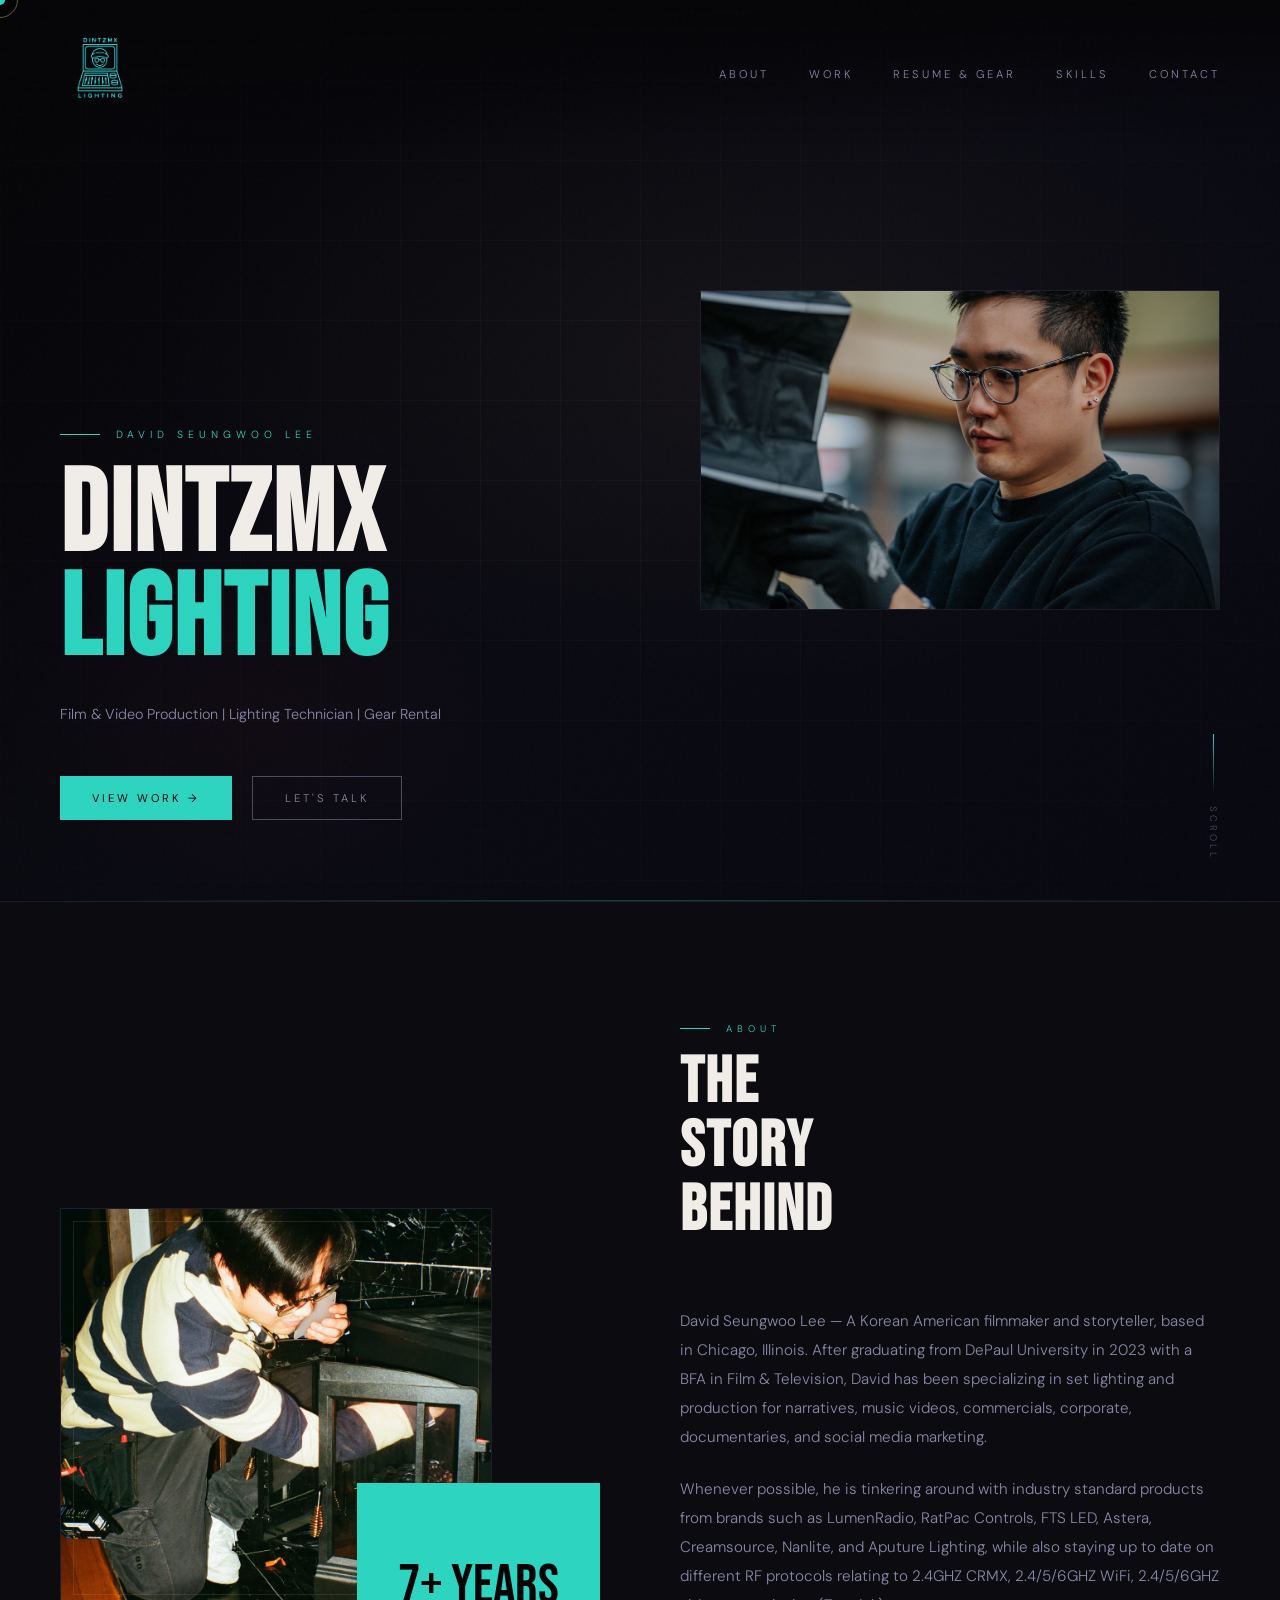
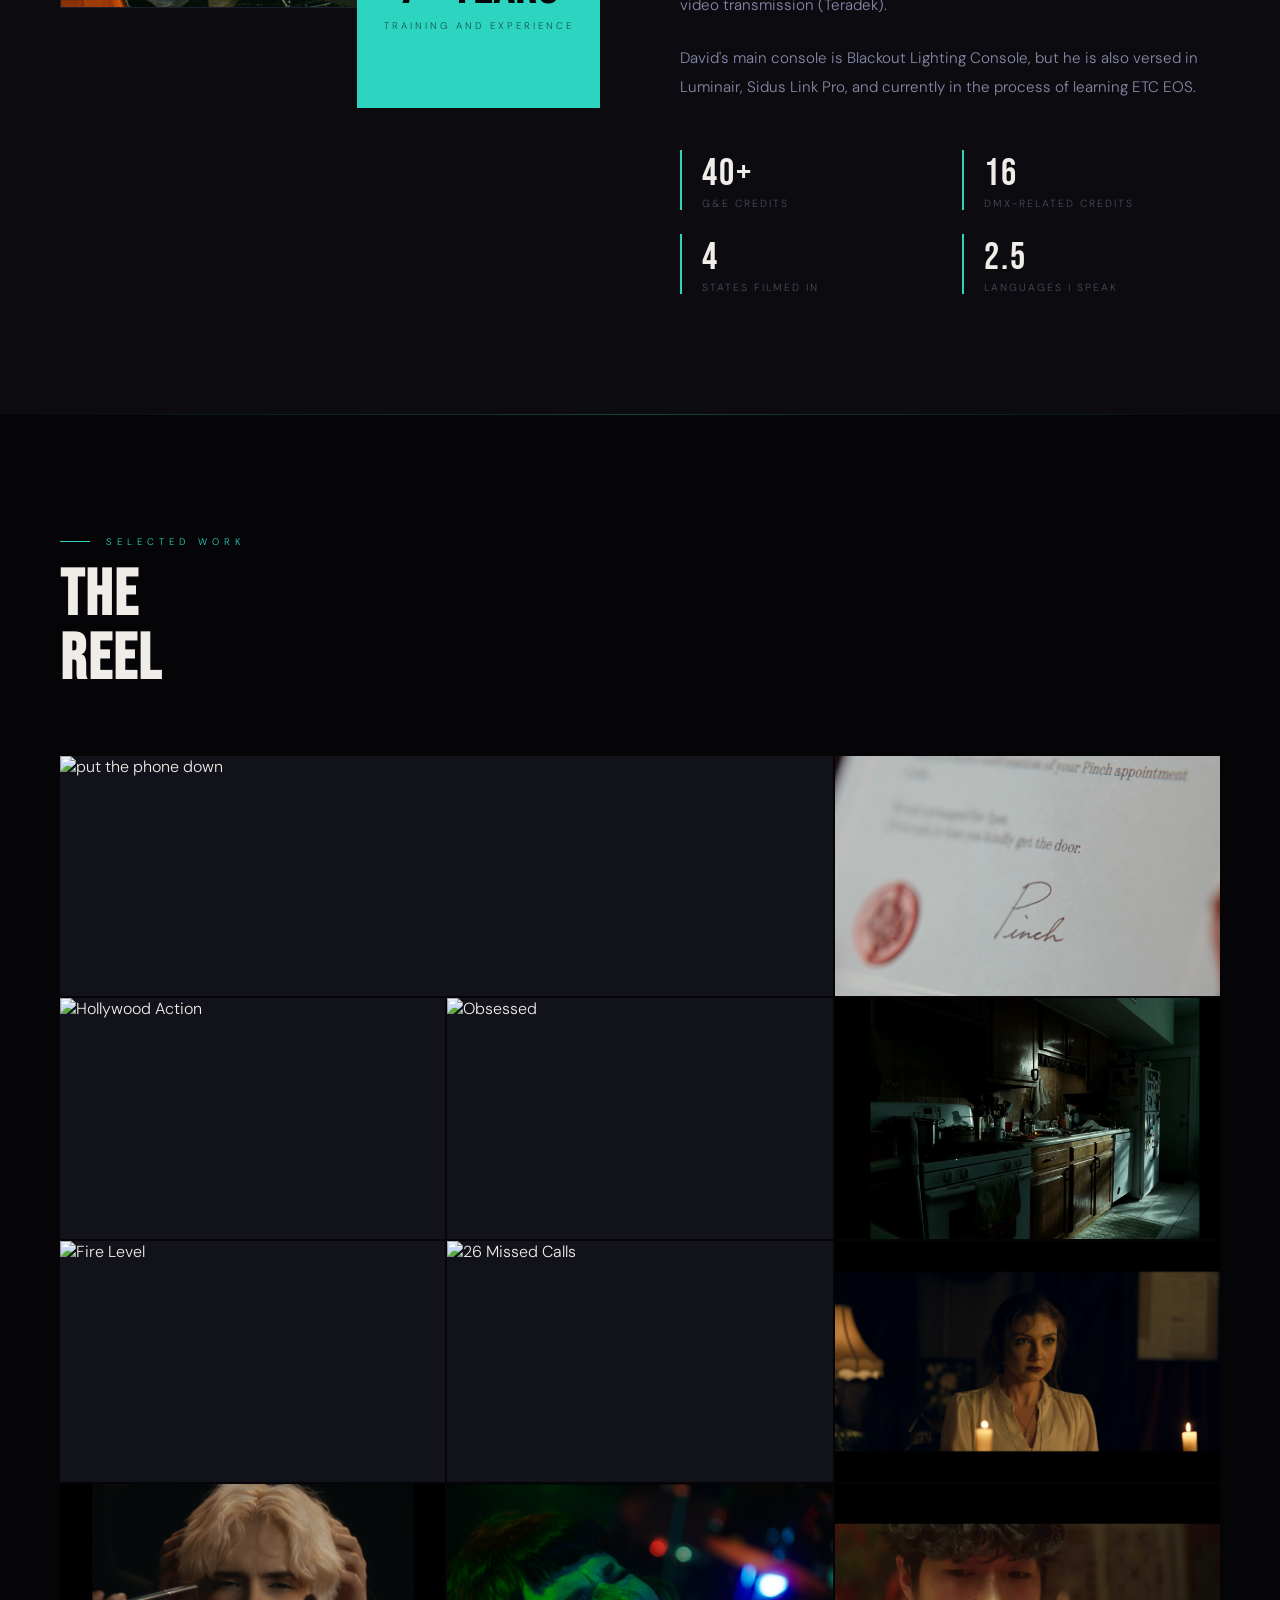
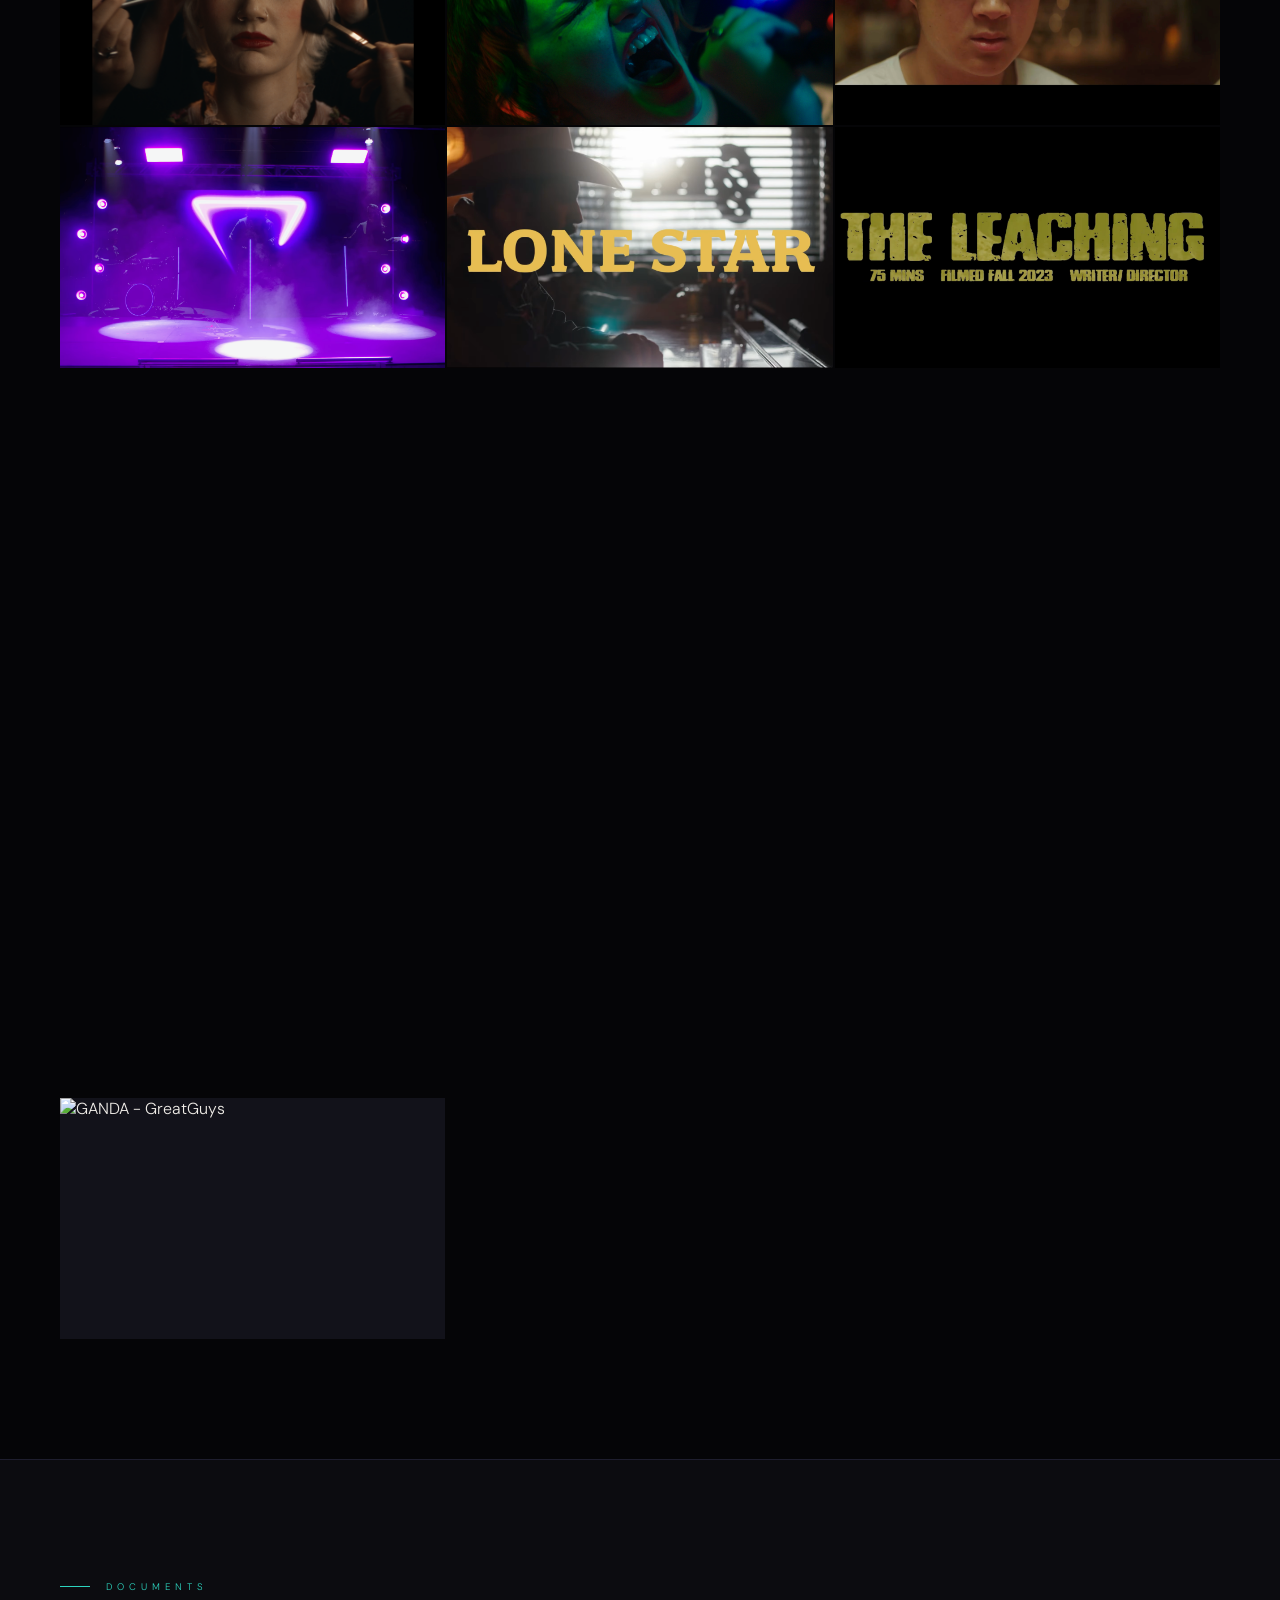
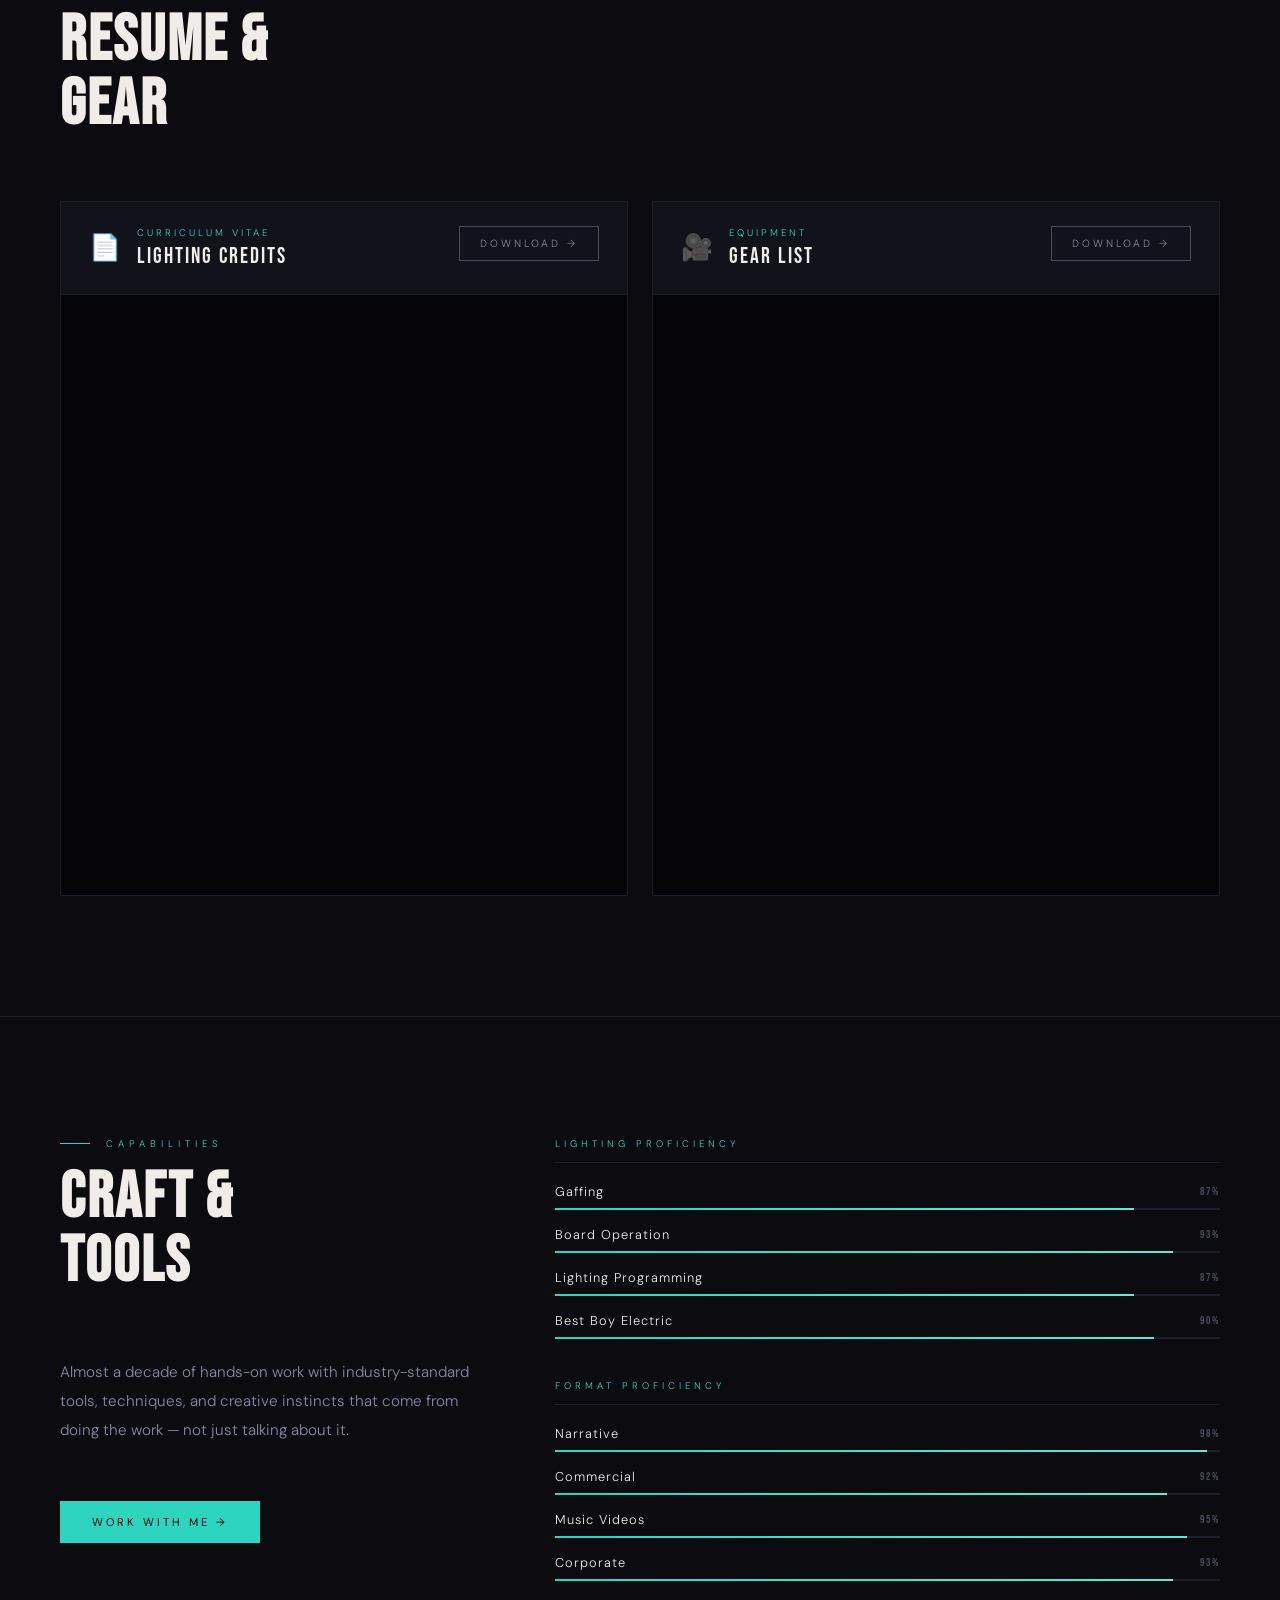
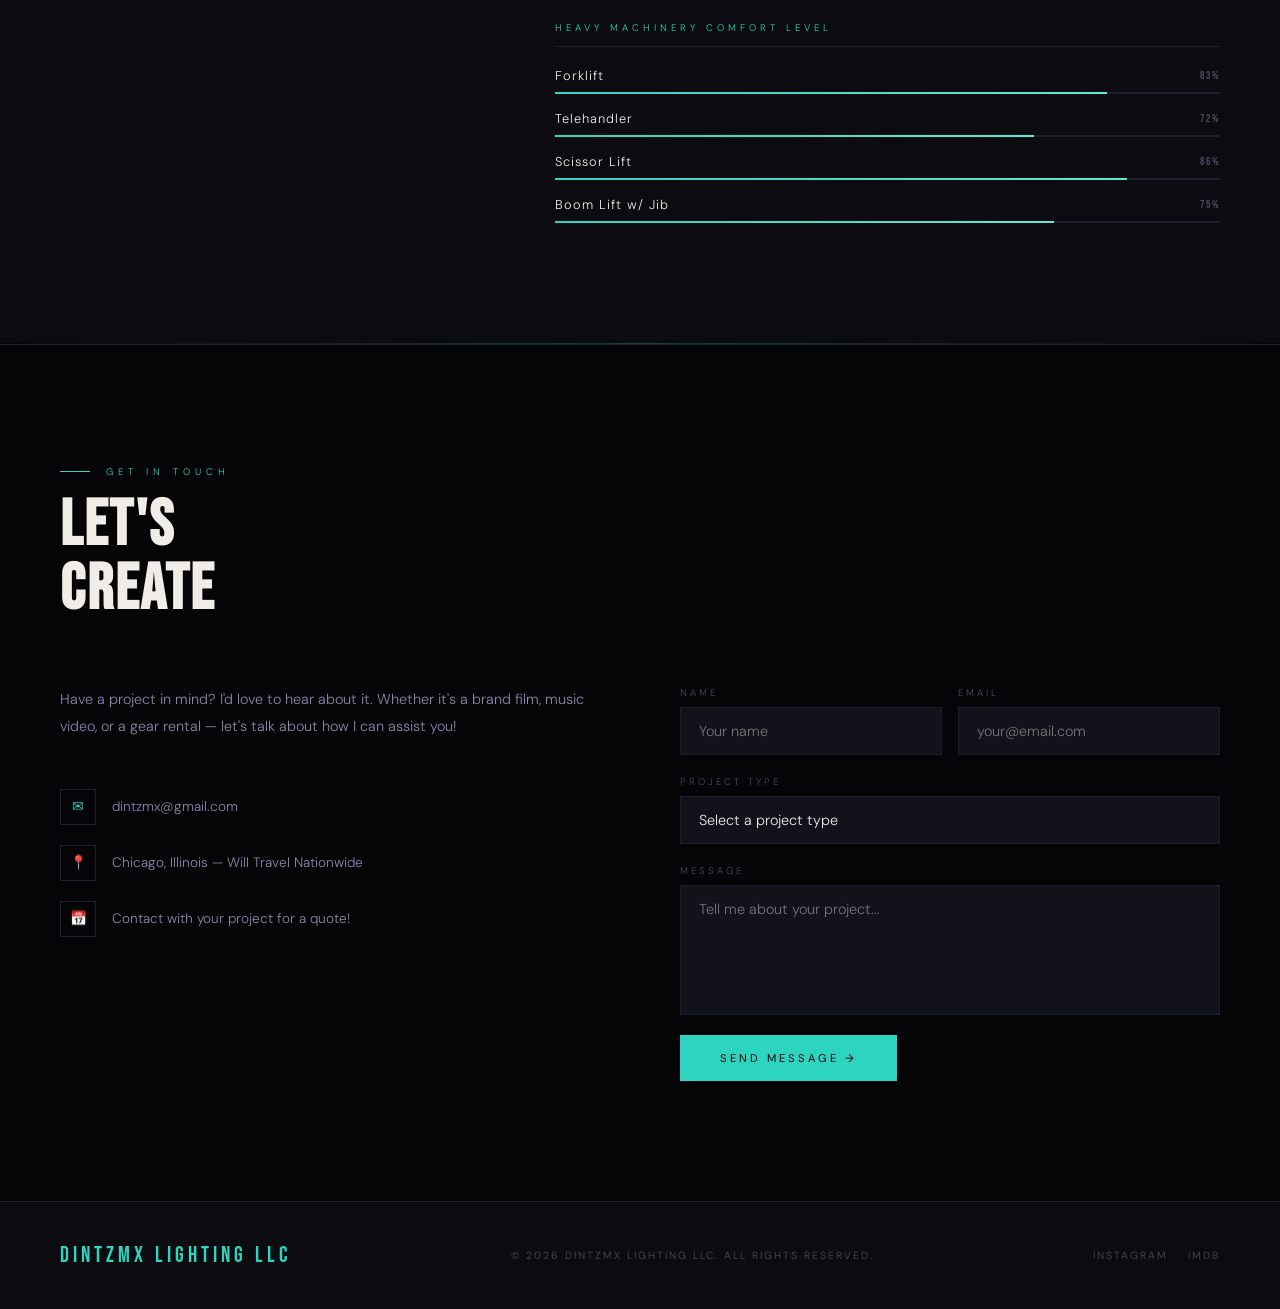
==== index.html @ 7fc972a2 "Update index.html" ====
<!DOCTYPE html>
<html lang="en">
<head>
  <meta charset="UTF-8" />
  <meta name="viewport" content="width=device-width, initial-scale=1.0"/>
  <title>DINTZMX LIGHTING LLC</title>
  <link rel="icon" type="image/png" href="assets/favicon.png" />

  <!-- Google Fonts -->
  <link href="https://fonts.googleapis.com/css2?family=Bebas+Neue&family=Cinzel:wght@400;600&family=DM+Sans:ital,wght@0,300;0,400;1,300&display=swap" rel="stylesheet"/>

  <!-- Stylesheet -->
  <link rel="stylesheet" href="css/style.css" />
</head>
<body>

  <!-- Custom Cursor -->
  <div class="cursor" id="cursor"></div>
  <div class="cursor-ring" id="cursorRing"></div>

  <!-- ===================== NAV ===================== -->
  <nav>
    <div class="nav-logo"><img src="assets/logo.png" alt="DINTZMX Lighting" style="height:80px;width:auto;" /></div>
    <ul class="nav-links">
      <li><a href="#about">About</a></li>
      <li><a href="#work">Work</a></li>
      <li><a href="#downloads">Resume & Gear</a></li>
      <li><a href="#skills">Skills</a></li>
      <li><a href="#contact">Contact</a></li>
    </ul>
    <div class="nav-hamburger" id="hamburger">
      <span></span><span></span><span></span>
    </div>
  </nav>
  
  <!-- Mobile Menu -->
  <div class="nav-mobile" id="mobileMenu">
    <div class="nav-mobile-close" id="mobileClose">✕</div>
    <a href="#about" class="mobile-link">About</a>
    <a href="#work" class="mobile-link">Work</a>
    <a href="#downloads" class="mobile-link">Resume & Gear</a>
    <a href="#skills" class="mobile-link">Skills</a>
    <a href="#contact" class="mobile-link">Contact</a>
  </div>

  <!-- ===================== HERO ===================== -->
  <section id="hero">
    <div class="hero-bg"></div>
    <div class="hero-lines"></div>

    <div class="hero-reel">
      <img src="assets/Profile.jpeg" alt="Portrait" style="width:100%;height:100%;object-fit:cover;" />
    </div>

    <div class="hero-content">
      <div class="hero-eyebrow">DAVID SEUNGWOO LEE</div> 
      <h1 class="hero-title">DINTZMX<br><span>LIGHTING</span></h1>
      <p class="hero-sub">Film & Video Production | Lighting Technician | Gear Rental</p>
      <div class="hero-cta">
        <a href="#work" class="btn-primary">View Work →</a>
        <a href="#contact" class="btn-ghost">Let's Talk</a>
      </div>
    </div>

    <div class="hero-scroll">
      <div class="scroll-line"></div>
      Scroll
    </div>
  </section>

  <div class="divider"></div>

  <!-- ===================== ABOUT ===================== -->
  <section id="about">
    <div class="about-grid">
  
      <div class="about-visual reveal">
        <div class="about-img-frame">
          <img src="assets/seance bts.jpg" alt="Behind the Scenes" style="width:100%;height:100%;object-fit:cover;" />
        </div>
        <div class="about-accent-box">
          <span class="num">7+ Years</span>
          <span class="num-label">Training and Experience</span>
        </div>
      </div>

      <div class="about-text reveal">
        <div class="section-label">About</div>
        <h2 class="section-title">THE<br>STORY<br>BEHIND</h2>
        <p>David Seungwoo Lee — A Korean American filmmaker and storyteller, based in Chicago, Illinois. After graduating from DePaul University in 2023 with a BFA in Film & Television, David has been specializing in set lighting and production for narratives, music videos, commercials, corporate, documentaries, and social media marketing.</p>
        <p>Whenever possible, he is tinkering around with industry standard products from brands such as LumenRadio, RatPac Controls, FTS LED, Astera, Creamsource, Nanlite, and Aputure Lighting, while also staying up to date on different RF protocols relating to 2.4GHZ CRMX, 2.4/5/6GHZ WiFi, 2.4/5/6GHZ video transmission (Teradek).</p>
        <p>David's main console is Blackout Lighting Console, but he is also versed in Luminair, Sidus Link Pro, and currently in the process of learning ETC EOS.</p>
        <div class="about-stats">
          <div class="stat-item">
            <div class="stat-num">40+</div>
            <div class="stat-label">G&E Credits</div>
          </div>
          <div class="stat-item">
            <div class="stat-num">16</div>
            <div class="stat-label">DMX-Related Credits</div>
          </div>
          <div class="stat-item">
            <div class="stat-num">4</div>
            <div class="stat-label">States Filmed In</div>
          </div>
          <div class="stat-item">
            <div class="stat-num">2.5</div>
            <div class="stat-label">Languages I Speak</div>
          </div>
        </div>
      </div>

    </div>
  </section>

  <div class="divider"></div>

<!-- ===================== WORK ===================== -->
<section id="work">
  <div class="section-label reveal">Selected Work</div>
  <h2 class="section-title reveal">THE<br>REEL</h2>

  <div class="work-grid">

    <a href="https://www.youtube.com/watch?v=WIHulXsPGdo" target="_blank" class="work-item reveal">
      <div class="work-thumb">
        <img src="https://img.youtube.com/vi/WIHulXsPGdo/maxresdefault.jpg" alt="put the phone down" style="width:100%;height:100%;object-fit:cover;" />
      </div>
      <div class="work-overlay">
        <div class="work-cat">Gaffer</div>
        <div class="work-title-card">PUT THE PHONE DOWN — LIAM TAYLOR</div>
        <div class="work-crew">DP: Anni Newton</div>
      </div>
    </a>

    <a href="https://www.covalentstudios.co/pinch" target="_blank" class="work-item reveal">
      <div class="work-thumb">
        <div class="work-thumb-inner">
        <img src="assets/Projects/Just Get The Door.jpeg" alt="Just Get The Door" style="width:100%;height:100%;object-fit:cover;" />
        </div>
      </div>
      <div class="work-overlay">
        <div class="work-cat">DMX Tech</div>
        <div class="work-title-card">JUST GET THE DOOR — PINCH</div>
        <div class="work-crew">Dir: Jacob Frost &nbsp;·&nbsp; DP: Afrim Zenuni &nbsp;·&nbsp; Gaffer: Victor Garcés</div>
      </div>
    </a>

    <a href="https://www.youtube.com/watch?v=yAtew9dZX_E" target="_blank" class="work-item reveal">
      <div class="work-thumb">
        <img src="https://img.youtube.com/vi/yAtew9dZX_E/maxresdefault.jpg" alt="Hollywood Action" style="width:100%;height:100%;object-fit:cover;" />
      </div>
      <div class="work-overlay">
        <div class="work-cat">Bilingual G&E Swing</div>
        <div class="work-title-card">HOLLYWOOD ACTION — BOYNEXTDOOR</div>
        <div class="work-crew">DP: Inseok Jung &nbsp;·&nbsp; Gaffer: Jeonghwan Oh</div>
      </div>
    </a>

    <a href="https://www.youtube.com/watch?v=J6ZddhtrzbE" target="_blank" class="work-item reveal">
      <div class="work-thumb">
        <img src="https://img.youtube.com/vi/J6ZddhtrzbE/maxresdefault.jpg" alt="Obsessed" style="width:100%;height:100%;object-fit:cover;" />
      </div>
      <div class="work-overlay">
        <div class="work-cat">Gaffer</div>
        <div class="work-title-card">OBSESSED — ALEXA RUSSO</div>
        <div class="work-crew">DP: Anni Newton</div>
      </div>
    </a>

    <a href="https://www.onepointfour.co/entries/lawrence-q-hu-save-yourself/" target="_blank" class="work-item reveal">
      <div class="work-thumb">
        <div class="work-thumb-inner">
        <img src="assets/Projects/Save Yourself.jpeg" alt="Save Yourself" style="width:100%;height:100%;object-fit:cover;" />
        </div>
      </div>
      <div class="work-overlay">
        <div class="work-cat">Grip</div>
        <div class="work-title-card">SAVE YOURSELF (PSA)</div>
        <div class="work-crew">Dir: Lawrence Hu &nbsp;·&nbsp; DP: Afrim Zenuni &nbsp;·&nbsp; Gaffer: Victor Garcés</div>
      </div>
    </a>

    <a href="https://www.youtube.com/watch?v=8ZAbJUQ_4hw" target="_blank" class="work-item reveal">
      <div class="work-thumb">
        <img src="https://img.youtube.com/vi/8ZAbJUQ_4hw/maxresdefault.jpg" alt="Fire Level" style="width:100%;height:100%;object-fit:cover;" />
      </div>
      <div class="work-overlay">
        <div class="work-cat">G&E Swing</div>
        <div class="work-title-card">FIRE LEVEL</div>
        <div class="work-crew">Dir: Tony Roth &nbsp;·&nbsp; DP: Logan Parrish &nbsp;·&nbsp; Gaffer: Aylene Lopez</div>
      </div>
    </a>

    <a href="https://www.youtube.com/watch?v=Zzit6W9namg" target="_blank" class="work-item reveal">
      <div class="work-thumb">
        <img src="https://img.youtube.com/vi/Zzit6W9namg/maxresdefault.jpg" alt="26 Missed Calls" style="width:100%;height:100%;object-fit:cover;" />
      </div>
      <div class="work-overlay">
        <div class="work-cat">Gaffer</div>
        <div class="work-title-card">26 MISSED CALLS — LIAM TAYLOR</div>
        <div class="work-crew">DP: Anni Newton</div>
      </div>
    </a>

    <a href="https://www.khafreliggens.com/" target="_blank" class="work-item reveal">
      <div class="work-thumb">
        <img src="assets/Projects/the-seance-still.png" alt="The Seance" style="width:100%;height:100%;object-fit:cover;" />
      </div>
      <div class="work-overlay">
        <div class="work-cat">Dimmer Board Operator</div>
        <div class="work-title-card">THE SÉANCE <span class="work-soon">Coming Soon</span></div>
        <div class="work-crew">Dir: Khafre Liggens &nbsp;·&nbsp; DP: Afrim Zenuni &nbsp;·&nbsp; Gaffer: Victor Garcés</div>
      </div>
    </a>

    <a href="https://vimeo.com/1109263745" target="_blank" class="work-item reveal">
      <div class="work-thumb">
        <img src="assets/Projects/Mold-Still.png" alt="Mold" style="width:100%;height:100%;object-fit:cover;" />
      </div>
      <div class="work-overlay">
        <div class="work-cat">Dimmer Board Operator</div>
        <div class="work-title-card">MOLD</div>
        <div class="work-crew">Dir: Afrim Zenuni & Elle Asunta &nbsp;·&nbsp; DP: Afrim Zenuni &nbsp;·&nbsp; Gaffer: Victor Garcés</div>
      </div>
    </a>

    <a href="https://www.youtube.com/watch?v=Cqf2CoYm60Y" target="_blank" class="work-item reveal">
      <div class="work-thumb">
        <img src="assets/Projects/STYB Still.png" alt="Scream Til You Bleed" style="width:100%;height:100%;object-fit:cover;" />
      </div>
      <div class="work-overlay">
        <div class="work-cat">Dimmer Board Operator</div>
        <div class="work-title-card">SCREAM 'TIL YOU BLEED <span class="work-soon">Coming Soon</span></div>
        <div class="work-crew">Dir: Eli Buie &nbsp;·&nbsp; DP: Audrey Weber &nbsp;·&nbsp; Gaffer: Dominic Mongelli</div>
      </div>
    </a>

    <a href="https://www.huyihui.com/he" target="_blank" class="work-item reveal">
      <div class="work-thumb">
        <img src="assets/Projects/He Still.png" alt="He" style="width:100%;height:100%;object-fit:cover;" />
      </div>
      <div class="work-overlay">
        <div class="work-cat">Dimmer Board Operator</div>
        <div class="work-title-card">HE <span class="work-soon">Coming Soon</span></div>
        <div class="work-crew">Dir: Yihui Hu &nbsp;·&nbsp; DP: Aris KaiKiu Lui &nbsp;·&nbsp; Gaffer: Aylene Lopez</div>
      </div>
    </a>

    <a href="https://youtu.be/fxbLn4J58U4?si=YrBA16QNevl70PXn" target="_blank" class="work-item reveal">
      <div class="work-thumb">
        <img src="assets/Projects/Lluvia Still.png" alt="Lluvia" style="width:100%;height:100%;object-fit:cover;" />
      </div>
      <div class="work-overlay">
        <div class="work-cat">Dimmer Board Operator</div>
        <div class="work-title-card">LLUVIA — KRONOVOX</div>
        <div class="work-crew">Dir: Victor Garcés & Kronovox &nbsp;·&nbsp; DP: Victor Garcés &nbsp;·&nbsp; LD: Sean Altuna</div>
      </div>
    </a>

    <a href="https://www.youtube.com/watch?v=ndT__flMB6o" target="_blank" class="work-item reveal">
      <div class="work-thumb">
        <img src="assets/Projects/Lone Star Still.png" alt="Lone Star" style="width:100%;height:100%;object-fit:cover;" />
      </div>
      <div class="work-overlay">
        <div class="work-cat">Best Grip / Board Op</div>
        <div class="work-title-card">LONE STAR</div>
        <div class="work-crew">Dir: Eli Buie &nbsp;·&nbsp; DP: Tor Olsen &nbsp;·&nbsp; Gaffer: Logan Parrish</div>
      </div>
    </a>

    <a href="https://www.evanshowalter.com/" target="_blank" class="work-item reveal">
      <div class="work-thumb">
        <img src="assets/Projects/The Leaching Still.png" alt="The Leaching" style="width:100%;height:100%;object-fit:cover;" />
      </div>
      <div class="work-overlay">
        <div class="work-cat">Dimmer Board Operator</div>
        <div class="work-title-card">THE LEACHING <span class="work-soon">Coming Soon</span></div>
        <div class="work-crew">Dir: Evan Showalter &nbsp;·&nbsp; DP: Amaryllis Velasquez &nbsp;·&nbsp; Gaffer: Logan Parrish</div>
      </div>
    </a>

    <a href="https://www.youtube.com/watch?v=LbSZFY8m9gI" target="_blank" class="work-item reveal">
      <div class="work-thumb">
        <img src="assets/Projects/RCL Still.png" alt="Rose Colored Lenses" style="width:100%;height:100%;object-fit:cover;" />
      </div>
      <div class="work-overlay">
        <div class="work-cat">Dimmer Board Operator</div>
        <div class="work-title-card">ROSE COLORED LENSES</div>
        <div class="work-crew">Dir: Grandalski & Meyer &nbsp;·&nbsp; DP: Karson Kane &nbsp;·&nbsp; Gaffer: Logan Parrish</div>
      </div>
    </a>

    <a href="https://www.youtube.com/watch?v=t-lxOP3xQqQ" target="_blank" class="work-item reveal">
      <div class="work-thumb">
        <img src="assets/Projects/dwcitmon-still.png" alt="Dancing While Crying in the Middle of Nowhere" style="width:100%;height:100%;object-fit:cover;" />
      </div>
      <div class="work-overlay">
        <div class="work-cat">Best Boy Grip</div>
        <div class="work-title-card">Dancing While Crying In The Middle Of Nowhere — THE MIND</div>
        <div class="work-crew">Dir: Noah Keckler &nbsp;·&nbsp; DP: Sofia Santos &nbsp;·&nbsp; Gaffer: Logan Parrish</div>
      </div>
    </a>

    <a href="https://www.youtube.com/watch?v=ynyfFyVsuy8" target="_blank" class="work-item reveal">
      <div class="work-thumb">
        <img src="assets/Projects/Dont Speak Still.png" alt="Don't Speak" style="width:100%;height:100%;object-fit:cover;" />
      </div>
      <div class="work-overlay">
        <div class="work-cat">Swing Electric</div>
        <div class="work-title-card">DON'T SPEAK — FEMI ISHOLA</div>
        <div class="work-crew">Dir: Dallys Dorsey &nbsp;·&nbsp; DP: Danny Lencioni &nbsp;·&nbsp; Gaffer: Logan Parrish</div>
      </div>
    </a>

    <a href="https://youtu.be/TPpdtjZDYnY?si=ER6Dooji587cn9LN" target="_blank" class="work-item reveal">
      <div class="work-thumb">
        <img src="assets/Projects/Eureka Still.png" alt="Eureka" style="width:100%;height:100%;object-fit:cover;" />
      </div>
      <div class="work-overlay">
        <div class="work-cat">Swing Electric</div>
        <div class="work-title-card">EUREKA — FEMI ISHOLA</div>
        <div class="work-crew">Dir: Dallys Dorsey &nbsp;·&nbsp; DP: Danny Lencioni &nbsp;·&nbsp; Gaffer: Logan Parrish</div>
      </div>
    </a>

    <a href="https://www.instagram.com/p/C2BDOEov8sy/" target="_blank" class="work-item reveal">
      <div class="work-thumb">
        <img src="assets/Projects/No Melody Still.png" alt="No Melody" style="width:100%;height:100%;object-fit:cover;" />
      </div>
      <div class="work-overlay">
        <div class="work-cat">Swing Electric</div>
        <div class="work-title-card">NO MELODY — FEMI ISHOLA</div>
        <div class="work-crew">Dir: Dallys Dorsey &nbsp;·&nbsp; DP: Danny Lencioni &nbsp;·&nbsp; Gaffer: Logan Parrish</div>
      </div>
    </a>

    <a href="https://www.evanshowalter.com/" target="_blank" class="work-item reveal">
      <div class="work-thumb">
        <img src="assets/Projects/Just A Drop Still.png" alt="Just A Drop" style="width:100%;height:100%;object-fit:cover;" />
      </div>
      <div class="work-overlay">
        <div class="work-cat">Grip</div>
        <div class="work-title-card">JUST A DROP <span class="work-soon">Coming Soon</span></div>
        <div class="work-crew">Dir: Evan Showalter &nbsp;·&nbsp; DP: Sofia Santos &nbsp;·&nbsp; Gaffer: Connor Blegen</div>
      </div>
    </a>

    <a href="https://www.evanshowalter.com/" target="_blank" class="work-item reveal">
      <div class="work-thumb">
        <img src="assets/Projects/Jitter Still.png" alt="Jitter" style="width:100%;height:100%;object-fit:cover;" />
      </div>
      <div class="work-overlay">
        <div class="work-cat">Grip</div>
        <div class="work-title-card">JITTER <span class="work-soon">Coming Soon</span></div>
        <div class="work-crew">Dir: Evan Showalter &nbsp;·&nbsp; DP: Sofia Santos &nbsp;·&nbsp; Gaffer: Logan Parrish</div>
      </div>
    </a>

    <a href="https://youtu.be/oaJrfTg-UvE?si=qlxHxymuZ5i7pQ7Y" target="_blank" class="work-item reveal">
      <div class="work-thumb">
        <img src="assets/Projects/oz Still.png" alt="oz" style="width:100%;height:100%;object-fit:cover;" />
      </div>
      <div class="work-overlay">
        <div class="work-cat">Swing Electric</div>
        <div class="work-title-card">OZ — MAYBE ROXANNE</div>
        <div class="work-crew">Dir: Jewells Santos &nbsp;·&nbsp; DP: Paige Hochstatter &nbsp;·&nbsp; Gaffer: Karson Kane</div>
      </div>
    </a>

    <a href="https://www.youtube.com/watch?v=E1bRRV1Q53w&list=RDE1bRRV1Q53w&start_radio=1" target="_blank" class="work-item reveal">
      <div class="work-thumb">
        <img src="https://img.youtube.com/vi/E1bRRV1Q53w/maxresdefault.jpg" alt="Lyrical Lemonade x 7-Eleven" style="width:100%;height:100%;object-fit:cover;" />
      </div>
      <div class="work-overlay">
        <div class="work-cat">Production Assistant</div>
        <div class="work-title-card">The Lyrical Lemonade x 7-Eleven x Summer Smash Commercial</div>
        <div class="work-crew">Dir: Noah Keckler &nbsp;·&nbsp; DP: Karson Kane &nbsp;·&nbsp; Production Manager: Willa Koster</div>
      </div>
    </a>

    <a href="https://www.youtube.com/watch?v=BMQZLR-f6nA&list=RDBMQZLR-f6nA&start_radio=1" target="_blank" class="work-item reveal">
      <div class="work-thumb">
        <img src="https://img.youtube.com/vi/BMQZLR-f6nA/maxresdefault.jpg" alt="GANDA - GreatGuys" style="width:100%;height:100%;object-fit:cover;" />
      </div>
      <div class="work-overlay">
        <div class="work-cat">Art Hand</div>
        <div class="work-title-card">GANDA'(간다) - GreatGuys(멋진녀석듵)</div>
        <div class="work-crew">Dir: Seungwon Kang &nbsp;·&nbsp; DP: Inmo Yun &nbsp;·&nbsp; Art Director: Dongwook Jang</div>
      </div>
    </a>
  
  </div>
</section>


<!-- ===================== DOWNLOADS ===================== -->
<section id="downloads">
  <div class="section-label reveal">Documents</div>
  <h2 class="section-title reveal">RESUME &amp;<br>GEAR</h2>

  <div class="pdf-viewer-grid">

    <div class="pdf-panel reveal">
      <div class="pdf-panel-header">
        <div class="pdf-panel-left">
          <div class="pdf-panel-icon">📄</div>
          <div>
            <div class="pdf-panel-label">Curriculum Vitae</div>
            <div class="pdf-panel-title">Lighting Credits</div>
          </div>
        </div>
        <a href="assets/resume.pdf" target="_blank" class="download-btn">Download →</a>
      </div>
      <div class="pdf-embed-wrap">
        <iframe src="assets/resume.pdf" class="pdf-embed" title="Resume PDF"></iframe>
      </div>
    </div>

    <div class="pdf-panel reveal">
      <div class="pdf-panel-header">
        <div class="pdf-panel-left">
          <div class="pdf-panel-icon">🎥</div>
          <div>
            <div class="pdf-panel-label">Equipment</div>
            <div class="pdf-panel-title">Gear List</div>
          </div>
        </div>
        <a href="assets/gear-list.pdf" target="_blank" class="download-btn">Download →</a>
      </div>
      <div class="pdf-embed-wrap">
        <iframe src="assets/gear-list.pdf" class="pdf-embed" title="Gear List PDF"></iframe>
      </div>
    </div>

  </div>
</section>

  <!-- ===================== SKILLS ===================== -->
  <section id="skills">
    <div class="skills-layout">

      <div class="skills-intro reveal">
        <div class="section-label">Capabilities</div>
        <h2 class="section-title">CRAFT &amp;<br>TOOLS</h2>
        <p>Almost a decade of hands-on work with industry-standard tools, techniques, and creative instincts that come from doing the work — not just talking about it.</p>
        <a href="#contact" class="btn-primary" style="display:inline-flex;margin-top:16px;">Work With Me →</a>
      </div>

      <div class="skills-categories reveal">

        <div>
          <div class="skill-cat-title">Lighting Proficiency</div>
          <div class="skill-bars">
            <div class="skill-row">
              <div class="skill-info"><span class="skill-name">Gaffing</span><span class="skill-pct">87%</span></div>
              <div class="skill-track"><div class="skill-fill" style="width:87%"></div></div>
            </div>
            <div class="skill-row">
              <div class="skill-info"><span class="skill-name">Board Operation</span><span class="skill-pct">93%</span></div>
              <div class="skill-track"><div class="skill-fill" style="width:93%"></div></div>
            </div>
            <div class="skill-row">
              <div class="skill-info"><span class="skill-name">Lighting Programming</span><span class="skill-pct">87%</span></div>
              <div class="skill-track"><div class="skill-fill" style="width:87%"></div></div>
            </div>
            <div class="skill-row">
              <div class="skill-info"><span class="skill-name">Best Boy Electric</span><span class="skill-pct">90%</span></div>
              <div class="skill-track"><div class="skill-fill" style="width:90%"></div></div>
            </div>
          </div>
        </div>

        <div>
          <div class="skill-cat-title">Format Proficiency</div>
          <div class="skill-bars">
            <div class="skill-row">
              <div class="skill-info"><span class="skill-name">Narrative</span><span class="skill-pct">98%</span></div>
              <div class="skill-track"><div class="skill-fill" style="width:98%"></div></div>
            </div>
            <div class="skill-row">
              <div class="skill-info"><span class="skill-name">Commercial</span><span class="skill-pct">92%</span></div>
              <div class="skill-track"><div class="skill-fill" style="width:92%"></div></div>
            </div>
            <div class="skill-row">
              <div class="skill-info"><span class="skill-name">Music Videos</span><span class="skill-pct">95%</span></div>
              <div class="skill-track"><div class="skill-fill" style="width:95%"></div></div>
            </div>
            <div class="skill-row">
              <div class="skill-info"><span class="skill-name">Corporate</span><span class="skill-pct">93%</span></div>
              <div class="skill-track"><div class="skill-fill" style="width:93%"></div></div>
            </div>
          </div>
        </div>

        <div>
          <div class="skill-cat-title">Heavy Machinery Comfort Level</div>
          <div class="skill-bars">
            <div class="skill-row">
              <div class="skill-info"><span class="skill-name">Forklift</span><span class="skill-pct">83%</span></div>
              <div class="skill-track"><div class="skill-fill" style="width:83%"></div></div>
            </div>
            <div class="skill-row">
              <div class="skill-info"><span class="skill-name">Telehandler</span><span class="skill-pct">72%</span></div>
              <div class="skill-track"><div class="skill-fill" style="width:72%"></div></div>
            </div>
            <div class="skill-row">
              <div class="skill-info"><span class="skill-name">Scissor Lift</span><span class="skill-pct">86%</span></div>
              <div class="skill-track"><div class="skill-fill" style="width:86%"></div></div>
            </div>
            <div class="skill-row">
              <div class="skill-info"><span class="skill-name">Boom Lift w/ Jib</span><span class="skill-pct">75%</span></div>
              <div class="skill-track"><div class="skill-fill" style="width:75%"></div></div>
            </div>
          </div>
        </div>

      </div>
    </div>
  </section>

  <div class="divider"></div>

  <!-- ===================== CONTACT ===================== -->
  <section id="contact">
    <div class="section-label reveal">Get In Touch</div>
    <h2 class="section-title reveal">LET'S<br>CREATE</h2>
    <div class="contact-layout">
  
      <div class="contact-info reveal">
        <p>Have a project in mind? I'd love to hear about it. Whether it's a brand film, music video, or a gear rental — let's talk about how I can assist you!</p>
        <div class="contact-details">
          <div class="contact-detail">
            <div class="contact-detail-icon">✉</div>
            dintzmx@gmail.com
          </div>
          <div class="contact-detail">
            <div class="contact-detail-icon">📍</div>
            Chicago, Illinois — Will Travel Nationwide
          </div>
          <div class="contact-detail">
            <div class="contact-detail-icon">📅</div>
            Contact with your project for a quote!
          </div>
        </div>
      </div>
  
      <form id="contactForm" class="contact-form reveal">
        <div class="form-row">
          <div class="form-group">
            <label>Name</label>
            <input type="text" name="name" placeholder="Your name" required />
          </div>
          <div class="form-group">
            <label>Email</label>
            <input type="email" name="email" placeholder="your@email.com" required />
          </div>
        </div>
        <div class="form-group">
          <label>Project Type</label>
          <select name="project_type">
            <option value="" disabled selected>Select a project type</option>
            <option>Brand Film</option>
            <option>Music Video</option>
            <option>Commercial</option>
            <option>Documentary</option>
            <option>Event Coverage</option>
            <option>Other</option>
          </select>
        </div>
        <div class="form-group">
          <label>Message</label>
          <textarea name="message" placeholder="Tell me about your project..."></textarea>
        </div>
        <button type="submit" class="btn-submit">Send Message →</button>
      </form>
  
    </div>
  </section>

  <!-- ===================== FOOTER ===================== -->
  <footer>
    <div class="footer-logo">DINTZMX LIGHTING LLC</div>
    <div class="footer-copy">© 2026 DINTZMX LIGHTING LLC. All rights reserved.</div>
    <div class="footer-social">
      <a href="https://www.instagram.com/dintzmxlighting" target="_blank">Instagram</a>
      <a href="https://www.imdb.com/name/nm17231007/" target="_blank">IMDb</a>
    </div>
  </footer>

  <!-- JavaScript -->
  <script src="js/main.js"></script>

</body>
</html>
---- css/style.css ----
/* ============================================
   PORTFOLIO — DAVID LEE
   style.css
   Sections:
   1. CSS Variables / Root
   2. Reset & Base
   3. Custom Cursor
   4. Navigation
   5. Hero
   6. About
   7. Work / Projects
   8. Skills
   9. Contact
   10. Footer
   11. Animations & Utilities
   12. Responsive
============================================ */

/* ----- 1. CSS Variables ----- */
:root {
  --black: #050507;
  --deep: #0c0c10;
  --surface: #12121a;
  --border: #1e1e2e;
  --accent: #2dd4bf;
  --accent2: #5eead4;
  --dim: #4a4a60;
  --muted: #8888aa;
  --white: #f0ede8;
  --red: #c0392b;
}

/* ----- 2. Reset & Base ----- */
*, *::before, *::after { margin: 0; padding: 0; box-sizing: border-box; }

html { scroll-behavior: smooth; }

body {
  background: var(--black);
  color: var(--white);
  font-family: 'DM Sans', sans-serif;
  font-weight: 300;
  overflow-x: hidden;
  cursor: none;
}

/* Grain overlay */
body::before {
  content: '';
  position: fixed;
  inset: 0;
  background-image: url("data:image/svg+xml,%3Csvg viewBox='0 0 256 256' xmlns='http://www.w3.org/2000/svg'%3E%3Cfilter id='noise'%3E%3CfeTurbulence type='fractalNoise' baseFrequency='0.9' numOctaves='4' stitchTiles='stitch'/%3E%3C/filter%3E%3Crect width='100%25' height='100%25' filter='url(%23noise)' opacity='0.04'/%3E%3C/svg%3E");
  pointer-events: none;
  z-index: 9997;
  opacity: 0.4;
}

/* ----- 3. Custom Cursor ----- */
.cursor {
  position: fixed;
  width: 10px; height: 10px;
  background: var(--accent);
  border-radius: 50%;
  pointer-events: none;
  z-index: 9999;
  transform: translate(-50%,-50%);
  transition: transform 0.1s ease;
}
.cursor-ring {
  position: fixed;
  width: 36px; height: 36px;
  border: 1px solid rgba(200,169,110,0.5);
  border-radius: 50%;
  pointer-events: none;
  z-index: 9998;
  transform: translate(-50%,-50%);
  transition: all 0.15s ease;
}
body:hover .cursor-ring { opacity: 1; }

/* ----- 4. Navigation ----- */
nav {
  position: fixed;
  top: 0; left: 0; right: 0;
  z-index: 100;
  display: flex;
  align-items: center;
  justify-content: space-between;
  padding: 28px 60px;
  background: linear-gradient(to bottom, rgba(5,5,7,0.95), transparent);
  transition: background-color 0.4s ease, padding 0.4s ease;
}

.nav-logo {
  font-family: 'Bebas Neue', sans-serif;
  font-size: 1.6rem;
  letter-spacing: 4px;
  color: var(--accent);
  transition: opacity 0.4s ease;
}
.nav-links {
  display: flex;
  gap: 40px;
  list-style: none;
  transition: opacity 0.4s ease;
}
.nav-links a {
  font-size: 0.7rem;
  letter-spacing: 3px;
  text-transform: uppercase;
  color: var(--muted);
  text-decoration: none;
  transition: color 0.3s;
  position: relative;
}
.nav-links a::after {
  content: '';
  position: absolute;
  bottom: -4px; left: 0;
  width: 0; height: 1px;
  background: var(--accent);
  transition: width 0.3s;
}
.nav-links a:hover { color: var(--accent); }
.nav-links a:hover::after { width: 100%; }

/* ----- 5. Hero ----- */
#hero {
  position: relative;
  height: 100vh;
  display: flex;
  align-items: flex-end;
  padding: 0 60px 80px;
  overflow: hidden;
}
.hero-bg {
  position: absolute;
  inset: 0;
  background:
    radial-gradient(ellipse 80% 60% at 60% 40%, rgba(200,169,110,0.06) 0%, transparent 60%),
    radial-gradient(ellipse 40% 40% at 20% 80%, rgba(192,57,43,0.04) 0%, transparent 50%),
    linear-gradient(135deg, #050507 0%, #0a0a12 50%, #080810 100%);
}
.hero-lines {
  position: absolute;
  inset: 0;
  background-image:
    linear-gradient(rgba(200,169,110,0.04) 1px, transparent 1px),
    linear-gradient(90deg, rgba(200,169,110,0.04) 1px, transparent 1px);
  background-size: 80px 80px;
  mask-image: radial-gradient(ellipse 80% 80% at 50% 50%, black 20%, transparent 100%);
}
.hero-reel {
  position: absolute;
  top: 50%; right: 60px;
  transform: translateY(-50%);
  width: 520px; height: 320px;
  border: 1px solid var(--border);
  overflow: hidden;
  opacity: 0.85;
}
.hero-reel::before {
  content: '';
  position: absolute;
  inset: 0;
  background: linear-gradient(135deg, transparent 60%, rgba(5,5,7,0.8));
  z-index: 1;
}
.reel-placeholder {
  width: 100%; height: 100%;
  background: linear-gradient(135deg, #0c0c18, #181828);
  display: flex;
  align-items: center;
  justify-content: center;
  flex-direction: column;
  gap: 16px;
}
.play-btn {
  width: 64px; height: 64px;
  border: 2px solid var(--accent);
  border-radius: 50%;
  display: flex;
  align-items: center;
  justify-content: center;
  color: var(--accent);
  font-size: 1.4rem;
  transition: all 0.3s;
  cursor: none;
}
.play-btn:hover {
  background: var(--accent);
  color: var(--black);
  transform: scale(1.1);
}
.reel-label {
  font-size: 0.65rem;
  letter-spacing: 3px;
  text-transform: uppercase;
  color: var(--dim);
}
.hero-reel-tag {
  position: absolute;
  bottom: 16px; right: 16px;
  z-index: 2;
  font-size: 0.6rem;
  letter-spacing: 2px;
  text-transform: uppercase;
  color: var(--accent);
  border: 1px solid rgba(200,169,110,0.3);
  padding: 4px 10px;
}
.hero-content { position: relative; z-index: 2; max-width: 640px; }
.hero-eyebrow {
  font-size: 0.65rem;
  letter-spacing: 5px;
  text-transform: uppercase;
  color: var(--accent);
  margin-bottom: 24px;
  display: flex;
  align-items: center;
  gap: 16px;
}
.hero-eyebrow::before {
  content: '';
  display: block;
  width: 40px; height: 1px;
  background: var(--accent);
}
.hero-title {
  font-family: 'Bebas Neue', sans-serif;
  font-size: clamp(5rem, 9vw, 9rem);
  line-height: 0.9;
  letter-spacing: 2px;
  margin-bottom: 28px;
  animation: fadeUp 1s ease both;
}
.hero-title span { color: var(--accent); }
.hero-sub {
  font-size: 0.9rem;
  line-height: 1.9;
  color: var(--muted);
  max-width: 420px;
  margin-bottom: 48px;
  animation: fadeUp 1s 0.2s ease both;
}
.hero-cta {
  display: flex;
  gap: 20px;
  animation: fadeUp 1s 0.4s ease both;
}
.hero-scroll {
  position: absolute;
  bottom: 40px; right: 60px;
  display: flex;
  align-items: center;
  gap: 12px;
  font-size: 0.6rem;
  letter-spacing: 3px;
  text-transform: uppercase;
  color: var(--dim);
  writing-mode: vertical-rl;
  z-index: 2;
}
.scroll-line {
  width: 1px; height: 60px;
  background: linear-gradient(to bottom, var(--accent), transparent);
  animation: scrollPulse 2s ease infinite;
}

/* ----- 6. About ----- */
#about {
  background: var(--deep);
  border-top: 1px solid var(--border);
}
.about-grid {
  display: grid;
  grid-template-columns: 1fr 1fr;
  gap: 80px;
  align-items: center;
}
.about-visual {
  position: relative;
  height: 500px;
}
.about-img-frame {
  position: absolute;
  top: 0; left: 0;
  width: 80%; height: 80%;
  background: linear-gradient(135deg, #12121e, #1a1a2a);
  border: 1px solid var(--border);
  display: flex;
  align-items: center;
  justify-content: center;
  color: var(--dim);
  font-size: 0.65rem;
  letter-spacing: 3px;
  text-transform: uppercase;
}
.about-img-frame::after {
  content: '';
  position: absolute;
  inset: 12px;
  border: 1px solid rgba(200,169,110,0.15);
}
.about-accent-box {
  position: absolute;
  bottom: 0; right: 0;
  width: 45%; height: 45%;
  background: var(--accent);
  display: flex;
  flex-direction: column;
  align-items: center;
  justify-content: center;
  gap: 4px;
}
.about-accent-box .num {
  font-family: 'Bebas Neue', sans-serif;
  font-size: 3.5rem;
  color: var(--black);
  line-height: 1;
}
.about-accent-box .num-label {
  font-size: 0.6rem;
  letter-spacing: 3px;
  text-transform: uppercase;
  color: rgba(0,0,0,0.6);
}
.about-text p {
  color: var(--muted);
  line-height: 1.9;
  font-size: 0.95rem;
  margin-bottom: 24px;
}
.about-stats {
  display: grid;
  grid-template-columns: 1fr 1fr;
  gap: 24px;
  margin-top: 48px;
}
.stat-item {
  border-left: 2px solid var(--accent);
  padding-left: 20px;
}
.stat-num {
  font-family: 'Bebas Neue', sans-serif;
  font-size: 2.4rem;
  color: var(--white);
  letter-spacing: 2px;
}
.stat-label {
  font-size: 0.65rem;
  letter-spacing: 2px;
  text-transform: uppercase;
  color: var(--dim);
}

/* ----- 7. Work / Projects ----- */
#work { background: var(--black); }
.work-grid {
  display: grid;
  grid-template-columns: repeat(3, 1fr);
  gap: 2px;
}
.work-item {
  position: relative;
  aspect-ratio: 16/10;
  background: var(--surface);
  overflow: hidden;
  cursor: none;
}
.work-item:first-child {
  grid-column: span 2;
  aspect-ratio: unset;
}
.work-thumb {
  width: 100%; height: 100%;
  display: flex;
  align-items: center;
  justify-content: center;
  transition: transform 0.6s ease;
}
.work-item:hover .work-thumb { transform: scale(1.04); }
.work-thumb-inner {
  width: 100%; height: 100%;
  background: linear-gradient(135deg, #0e0e18 0%, #1a1a28 100%);
  display: flex;
  align-items: center;
  justify-content: center;
  flex-direction: column;
  gap: 12px;
}
.work-thumb-icon { font-size: 2rem; opacity: 0.2; }
.work-overlay {
  position: absolute;
  inset: 0;
  background: linear-gradient(to top, rgba(5,5,7,0.95) 0%, transparent 60%);
  opacity: 0;
  transition: opacity 0.4s;
  display: flex;
  flex-direction: column;
  justify-content: flex-end;
  padding: 28px;
}
.work-item:hover .work-overlay { opacity: 1; }
.work-cat {
  font-size: 0.6rem;
  letter-spacing: 3px;
  text-transform: uppercase;
  color: var(--accent);
  margin-bottom: 8px;
}
.work-title-card {
  font-family: 'Bebas Neue', sans-serif;
  font-size: 1.6rem;
  letter-spacing: 2px;
  margin-bottom: 4px;
}
.work-year { font-size: 0.7rem; color: var(--dim); }

/* ----- 8. Skills ----- */
#skills {
  background: var(--deep);
  border-top: 1px solid var(--border);
}
.skills-layout {
  display: grid;
  grid-template-columns: 1fr 1.6fr;
  gap: 80px;
  align-items: start;
}
.skills-intro {
  position: sticky;
  top: 120px;
}
.skills-intro p {
  color: var(--muted);
  line-height: 1.9;
  font-size: 0.95rem;
  margin-bottom: 40px;
}
.skills-categories { display: flex; flex-direction: column; gap: 40px; }
.skill-cat-title {
  font-size: 0.6rem;
  letter-spacing: 4px;
  text-transform: uppercase;
  color: var(--accent);
  margin-bottom: 20px;
  padding-bottom: 12px;
  border-bottom: 1px solid var(--border);
}
.skill-bars { display: flex; flex-direction: column; gap: 16px; }
.skill-row { display: flex; flex-direction: column; gap: 8px; }
.skill-info { display: flex; justify-content: space-between; align-items: center; }
.skill-name { font-size: 0.8rem; color: var(--white); letter-spacing: 1px; }
.skill-pct { font-size: 0.7rem; color: var(--dim); font-family: 'Bebas Neue', sans-serif; letter-spacing: 2px; }
.skill-track {
  height: 2px;
  background: var(--border);
  position: relative;
  overflow: hidden;
}
.skill-fill {
  position: absolute;
  top: 0; left: 0;
  height: 100%;
  background: linear-gradient(90deg, var(--accent), var(--accent2));
  transform: scaleX(0);
  transform-origin: left;
  transition: transform 1.2s cubic-bezier(0.4,0,0.2,1);
}
.skill-fill.animate { transform: scaleX(1); }

/* ----- 9. Contact ----- */
#contact {
  background: var(--black);
  border-top: 1px solid var(--border);
}
.contact-layout {
  display: grid;
  grid-template-columns: 1fr 1fr;
  gap: 80px;
  align-items: start;
}
.contact-info h3 {
  font-family: 'Bebas Neue', sans-serif;
  font-size: 3rem;
  letter-spacing: 3px;
  margin-bottom: 24px;
  color: var(--white);
}
.contact-info p {
  color: var(--muted);
  line-height: 1.9;
  font-size: 0.9rem;
  margin-bottom: 48px;
}
.contact-details { display: flex; flex-direction: column; gap: 20px; }
.contact-detail {
  display: flex;
  align-items: center;
  gap: 16px;
  color: var(--muted);
  font-size: 0.85rem;
}
.contact-detail-icon {
  width: 36px; height: 36px;
  border: 1px solid var(--border);
  display: flex;
  align-items: center;
  justify-content: center;
  color: var(--accent);
  font-size: 0.85rem;
  flex-shrink: 0;
}
.contact-form { display: flex; flex-direction: column; gap: 20px; }
.form-group { display: flex; flex-direction: column; gap: 8px; }
.form-group label {
  font-size: 0.6rem;
  letter-spacing: 3px;
  text-transform: uppercase;
  color: var(--dim);
}
.form-group input,
.form-group textarea,
.form-group select {
  background: var(--surface);
  border: 1px solid var(--border);
  color: var(--white);
  padding: 14px 18px;
  font-family: 'DM Sans', sans-serif;
  font-size: 0.9rem;
  font-weight: 300;
  outline: none;
  transition: border-color 0.3s;
  resize: none;
  cursor: none;
  appearance: none;
}
.form-group input:focus,
.form-group textarea:focus,
.form-group select:focus { border-color: var(--accent); }
.form-group textarea { height: 130px; }
.form-row { display: grid; grid-template-columns: 1fr 1fr; gap: 16px; }

/* ----- 10. Footer ----- */
footer {
  background: var(--deep);
  border-top: 1px solid var(--border);
  padding: 40px 60px;
  display: flex;
  justify-content: space-between;
  align-items: center;
}
.footer-logo {
  font-family: 'Bebas Neue', sans-serif;
  font-size: 1.4rem;
  letter-spacing: 4px;
  color: var(--accent);
}
.footer-copy {
  font-size: 0.65rem;
  letter-spacing: 2px;
  color: var(--dim);
  text-transform: uppercase;
}
.footer-social { display: flex; gap: 20px; }
.footer-social a {
  font-size: 0.65rem;
  letter-spacing: 2px;
  text-transform: uppercase;
  color: var(--dim);
  text-decoration: none;
  transition: color 0.3s;
}
.footer-social a:hover { color: var(--accent); }

/* ----- 11. Animations & Utilities ----- */
section { padding: 120px 60px; }

.section-label {
  font-size: 0.6rem;
  letter-spacing: 5px;
  text-transform: uppercase;
  color: var(--accent);
  margin-bottom: 16px;
  display: flex;
  align-items: center;
  gap: 16px;
}
.section-label::before {
  content: '';
  display: block;
  width: 30px; height: 1px;
  background: var(--accent);
}
.section-title {
  font-family: 'Bebas Neue', sans-serif;
  font-size: clamp(3rem, 5vw, 5rem);
  letter-spacing: 2px;
  line-height: 1;
  margin-bottom: 64px;
}
.divider {
  width: 100%;
  height: 1px;
  background: linear-gradient(90deg, transparent, var(--accent), transparent);
  opacity: 0.3;
}
.btn-primary {
  display: inline-flex;
  align-items: center;
  gap: 12px;
  background: var(--accent);
  color: var(--black);
  padding: 14px 32px;
  font-size: 0.7rem;
  letter-spacing: 3px;
  text-transform: uppercase;
  text-decoration: none;
  font-weight: 400;
  transition: all 0.3s;
}
.btn-primary:hover { background: var(--accent2); transform: translateY(-2px); }
.btn-ghost {
  display: inline-flex;
  align-items: center;
  gap: 12px;
  border: 1px solid var(--dim);
  color: var(--muted);
  padding: 14px 32px;
  font-size: 0.7rem;
  letter-spacing: 3px;
  text-transform: uppercase;
  text-decoration: none;
  transition: all 0.3s;
}
.btn-ghost:hover { border-color: var(--accent); color: var(--accent); transform: translateY(-2px); }
.btn-submit {
  background: var(--accent);
  color: var(--black);
  border: none;
  padding: 16px 40px;
  font-family: 'DM Sans', sans-serif;
  font-size: 0.7rem;
  letter-spacing: 3px;
  text-transform: uppercase;
  cursor: none;
  align-self: flex-start;
  transition: all 0.3s;
  font-weight: 400;
}
.btn-submit:hover { background: var(--accent2); transform: translateY(-2px); }
.reveal {
  opacity: 0;
  transform: translateY(40px);
  transition: opacity 0.8s ease, transform 0.8s ease;
}
.reveal.visible {
  opacity: 1;
  transform: translateY(0);
}

@keyframes fadeUp {
  from { opacity: 0; transform: translateY(30px); }
  to { opacity: 1; transform: translateY(0); }
}
@keyframes scrollPulse {
  0%,100% { opacity: 0.3; } 50% { opacity: 1; }
}
/* ----- Downloads ----- */
#downloads { background: var(--deep); border-top: 1px solid var(--border); }
.downloads-grid {
  display: grid;
  grid-template-columns: 1fr 1fr;
  gap: 24px;
}
.download-card {
  background: var(--surface);
  border: 1px solid var(--border);
  padding: 40px;
  display: flex;
  flex-direction: column;
  gap: 24px;
  transition: border-color 0.3s;
}
.download-card:hover { border-color: var(--accent); }
.download-icon { font-size: 2rem; }
.download-label {
  font-size: 0.6rem;
  letter-spacing: 3px;
  text-transform: uppercase;
  color: var(--accent);
  margin-bottom: 8px;
}
.download-title {
  font-family: 'Bebas Neue', sans-serif;
  font-size: 1.8rem;
  letter-spacing: 2px;
  margin-bottom: 8px;
}
.download-desc { font-size: 0.85rem; color: var(--muted); line-height: 1.7; }
.download-btn {
  display: inline-flex;
  align-items: center;
  gap: 10px;
  border: 1px solid var(--dim);
  color: var(--muted);
  padding: 12px 24px;
  font-size: 0.7rem;
  letter-spacing: 3px;
  text-transform: uppercase;
  text-decoration: none;
  align-self: flex-start;
  transition: all 0.3s;
}
.download-btn:hover { border-color: var(--accent); color: var(--accent); }

@media (max-width: 900px) {
  .downloads-grid { grid-template-columns: 1fr; }
}

/* ----- Downloads / PDF Viewer ----- */
#downloads { background: var(--deep); border-top: 1px solid var(--border); }
.pdf-viewer-grid { display: grid; grid-template-columns: 1fr 1fr; gap: 24px; }
.pdf-panel { background: var(--surface); border: 1px solid var(--border); display: flex; flex-direction: column; transition: border-color 0.3s; overflow: hidden; }
.pdf-panel:hover { border-color: var(--accent); }
.pdf-panel-header { display: flex; align-items: center; justify-content: space-between; padding: 24px 28px; border-bottom: 1px solid var(--border); gap: 16px; }
.pdf-panel-left { display: flex; align-items: center; gap: 16px; }
.pdf-panel-icon { font-size: 1.6rem; }
.pdf-panel-label { font-size: 0.6rem; letter-spacing: 3px; text-transform: uppercase; color: var(--accent); margin-bottom: 4px; }
.pdf-panel-title { font-family: 'Bebas Neue', sans-serif; font-size: 1.4rem; letter-spacing: 2px; color: var(--white); }
.pdf-embed-wrap { width: 100%; height: 600px; background: var(--black); }
.pdf-embed { width: 100%; height: 100%; border: none; display: block; }
.download-btn { display: inline-flex; align-items: center; gap: 10px; border: 1px solid var(--dim); color: var(--muted); padding: 10px 20px; font-size: 0.65rem; letter-spacing: 3px; text-transform: uppercase; text-decoration: none; white-space: nowrap; transition: all 0.3s; flex-shrink: 0; }
.download-btn:hover { border-color: var(--accent); color: var(--accent); }

/* ----- 12. Responsive ----- */
@media (max-width: 900px) {
  nav { padding: 24px 28px; }
  section { padding: 80px 28px; }
  .about-grid, .skills-layout, .contact-layout { grid-template-columns: 1fr; gap: 48px; }
  .work-grid { grid-template-columns: 1fr; }
  .work-item:first-child { grid-column: span 1; }
  footer { flex-direction: column; gap: 20px; text-align: center; }
  .hero-reel { display: none; }
  #hero { padding: 0 28px 80px; }
  .hero-title { font-size: 4.5rem; }
  .nav-links { display: none; }
  .hero-scroll { display: none; }
}
.work-crew {
  font-size: 0.6rem;
  letter-spacing: 1px;
  color: var(--muted);
  margin-top: 6px;
  line-height: 1.6;
}

.work-soon {
  font-family: 'DM Sans', sans-serif;
  font-size: 0.55rem;
  letter-spacing: 2px;
  text-transform: uppercase;
  color: var(--accent);
  border: 1px solid var(--accent);
  padding: 2px 8px;
  vertical-align: middle;
  margin-left: 8px;
}
a.work-item {
  display: block;
  text-decoration: none;
  color: inherit;
}

/* ----- MOBILE FIXES / FULL RESPONSIVE ----- */
@media (max-width: 900px) {

  /* Hero Section */
  #hero {
    padding: 0 20px 60px;
    height: auto;
    display: flex;
    flex-direction: column;
    justify-content: flex-end;
  }
  .hero-title {
    font-size: clamp(2.5rem, 8vw, 4.5rem);
    line-height: 1.1;
  }
  .hero-sub {
    font-size: 0.85rem;
    max-width: 100%;
  }

  /* About Section */
  .about-grid {
    display: flex;
    flex-direction: column;
    gap: 32px;
  }
  .about-visual {
    height: 300px;
  }
  .about-accent-box {
    width: 60%;
    height: 40%;
  }
  .about-text p {
    font-size: 0.9rem;
  }

  /* Work / Projects Section */
  .work-grid {
    grid-template-columns: 1fr;
    gap: 16px;
  }
  .work-item {
    aspect-ratio: auto;
  }
  .work-item:first-child {
    grid-column: span 1;
  }
  .work-thumb-inner {
    padding: 16px;
    gap: 8px;
  }
  .work-title-card {
    font-size: 1.2rem;
  }
  .work-year, .work-crew, .work-soon {
    font-size: 0.55rem;
  }

  /* Skills Section */
  .skills-layout {
    display: flex;
    flex-direction: column;
    gap: 32px;
  }
  .skills-intro {
    position: relative;
    top: 0;
  }
  .skill-name { font-size: 0.75rem; }
  .skill-pct { font-size: 0.65rem; }

  /* Contact Section */
  .contact-layout {
    display: flex;
    flex-direction: column;
    gap: 32px;
  }
  .contact-info h3 { font-size: 2.2rem; }
  .contact-info p { font-size: 0.85rem; }
  .form-row { grid-template-columns: 1fr; }

  /* Downloads / PDF Viewer */
  .downloads-grid,
  .pdf-viewer-grid {
    grid-template-columns: 1fr;
    gap: 16px;
  }
  .pdf-embed-wrap { height: 400px; }

  /* Footer */
  footer {
    padding: 32px 20px;
    gap: 16px;
  }

  /* Reduce section padding globally */
  section {
    padding: 60px 20px;
  }
}

/* ----- Mobile Nav Hamburger ----- */
.nav-hamburger {
  display: none;
  flex-direction: column;
  gap: 5px;
  cursor: pointer;
  padding: 4px;
}
.nav-hamburger span {
  display: block;
  width: 24px;
  height: 2px;
  background: var(--white);
  transition: all 0.3s;
}
.nav-mobile {
  display: none;
  position: fixed;
  top: 0; left: 0; right: 0; bottom: 0;
  background: rgba(5,5,7,0.97);
  z-index: 99;
  flex-direction: column;
  align-items: center;
  justify-content: center;
  gap: 40px;
}
.nav-mobile.open { display: flex; }
.nav-mobile a {
  font-size: 1.4rem;
  letter-spacing: 4px;
  text-transform: uppercase;
  color: var(--white);
  text-decoration: none;
  transition: color 0.3s;
}
.nav-mobile a:hover { color: var(--accent); }
.nav-mobile-close {
  position: absolute;
  top: 28px; right: 28px;
  font-size: 1.4rem;
  color: var(--muted);
  cursor: pointer;
}

@media (max-width: 900px) {
  .nav-hamburger { display: flex; }
  .hero-reel {
    display: block !important;
    position: relative;
    top: unset; right: unset;
    transform: none;
    width: 100%;
    height: 240px;
    margin-bottom: 32px;
    opacity: 1;
  }
  #hero {
    flex-direction: column;
    justify-content: flex-end;
    padding: 120px 28px 60px;
  }
  .about-img-frame {
    position: relative;
    width: 100%;
    height: 100%;
  }
  .about-visual { height: 320px; }
  .about-accent-box { display: none; }
}
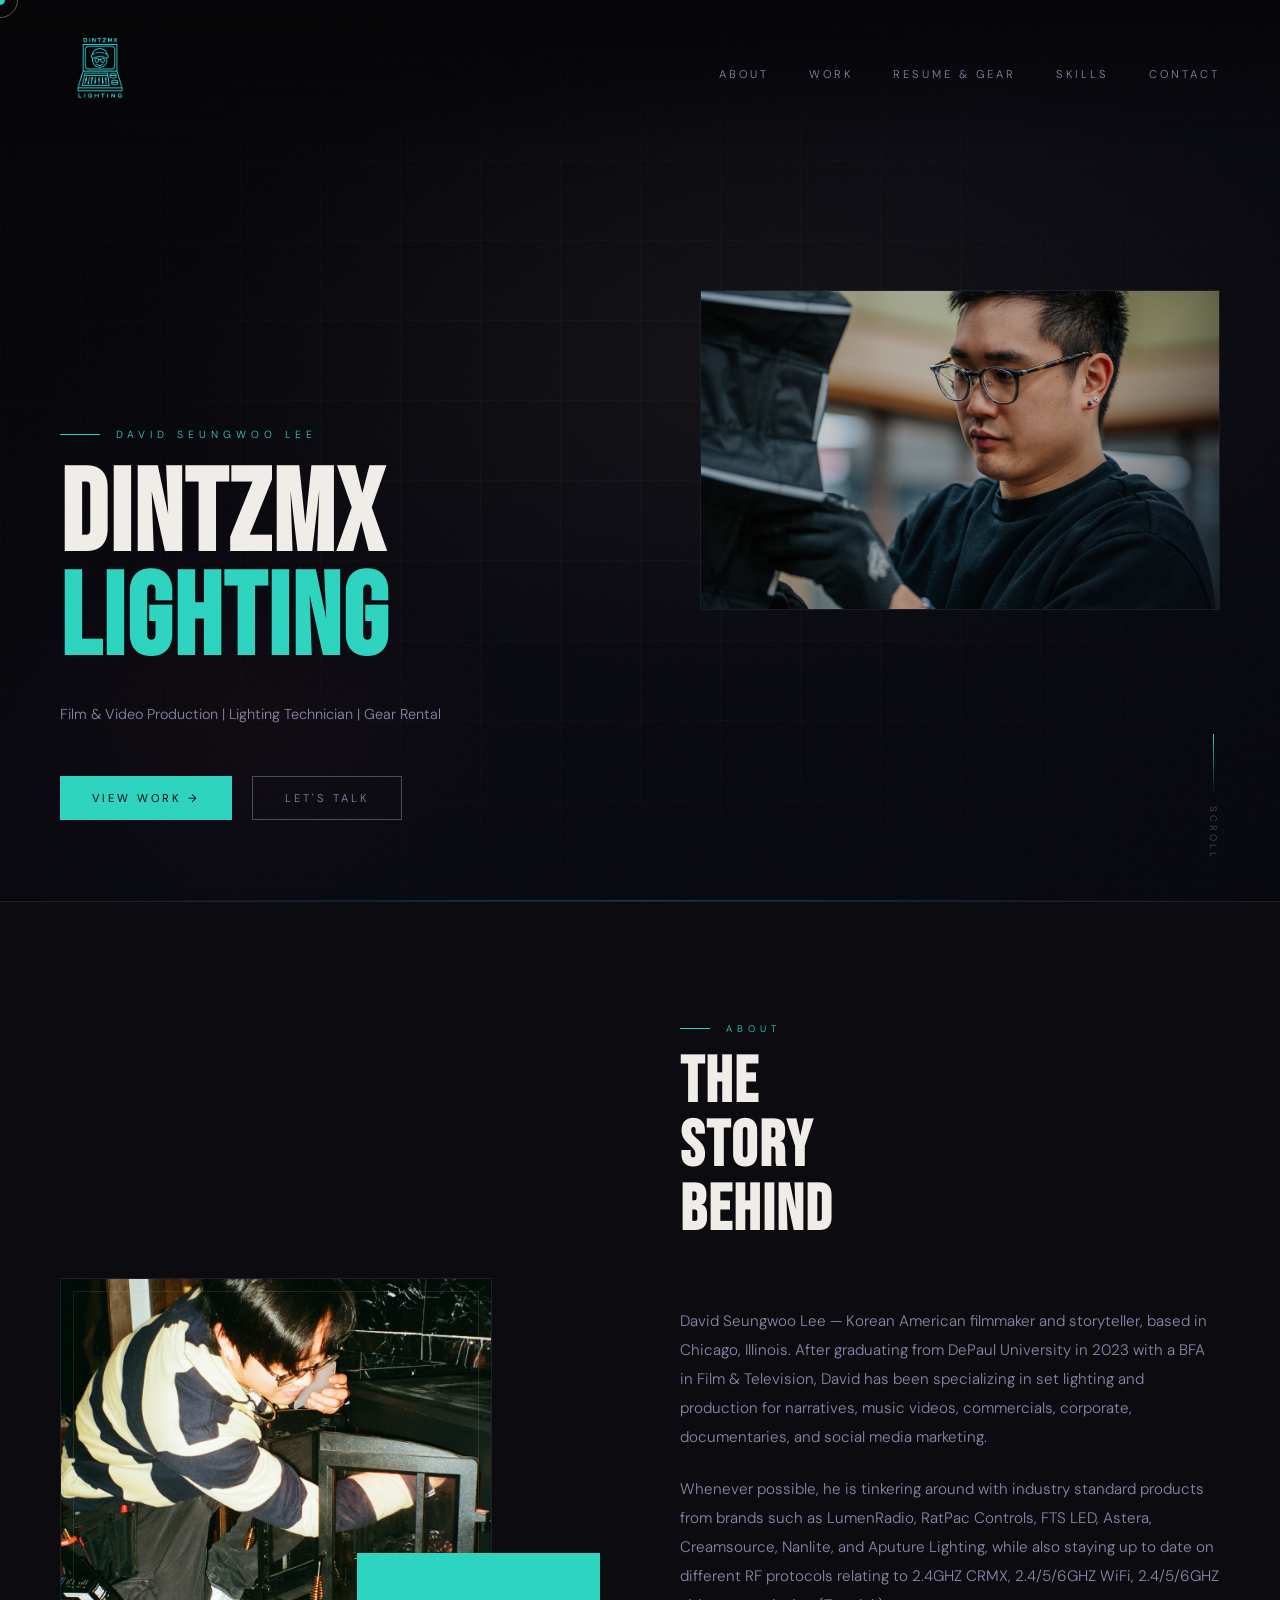
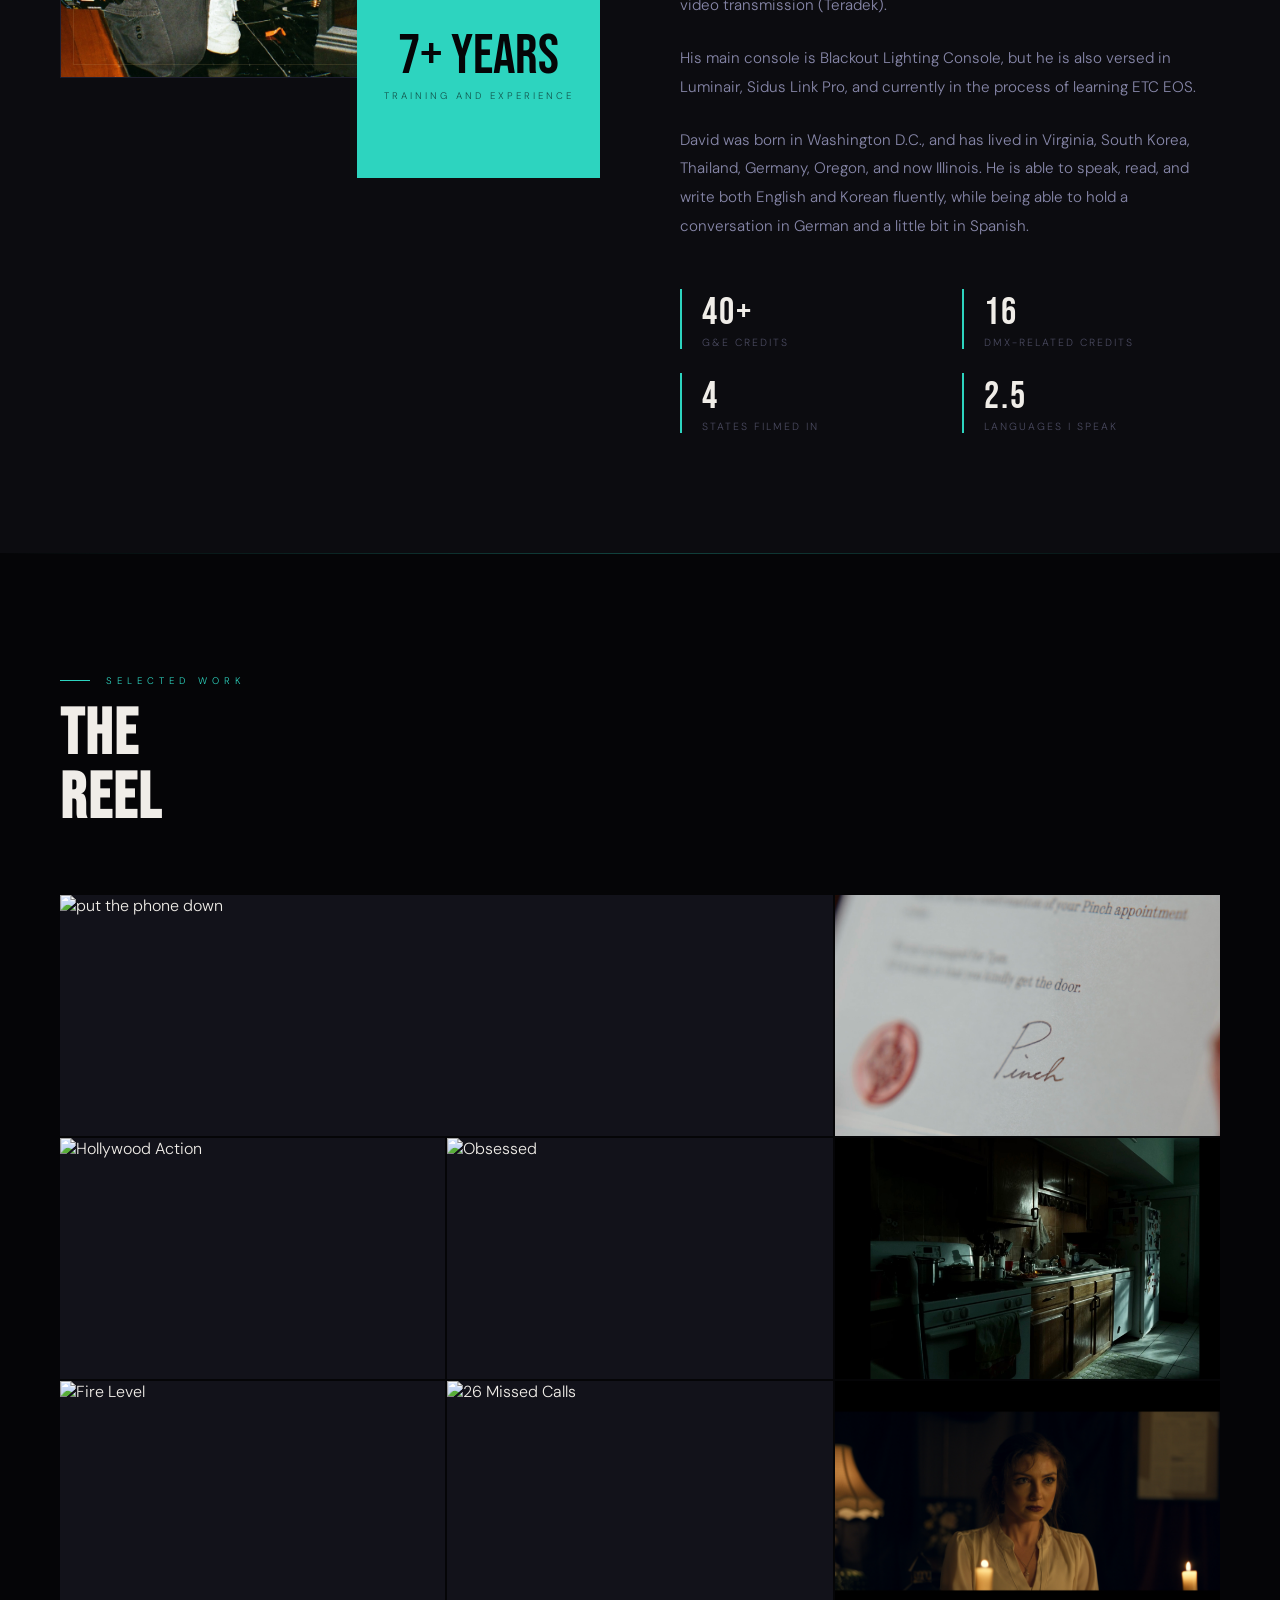
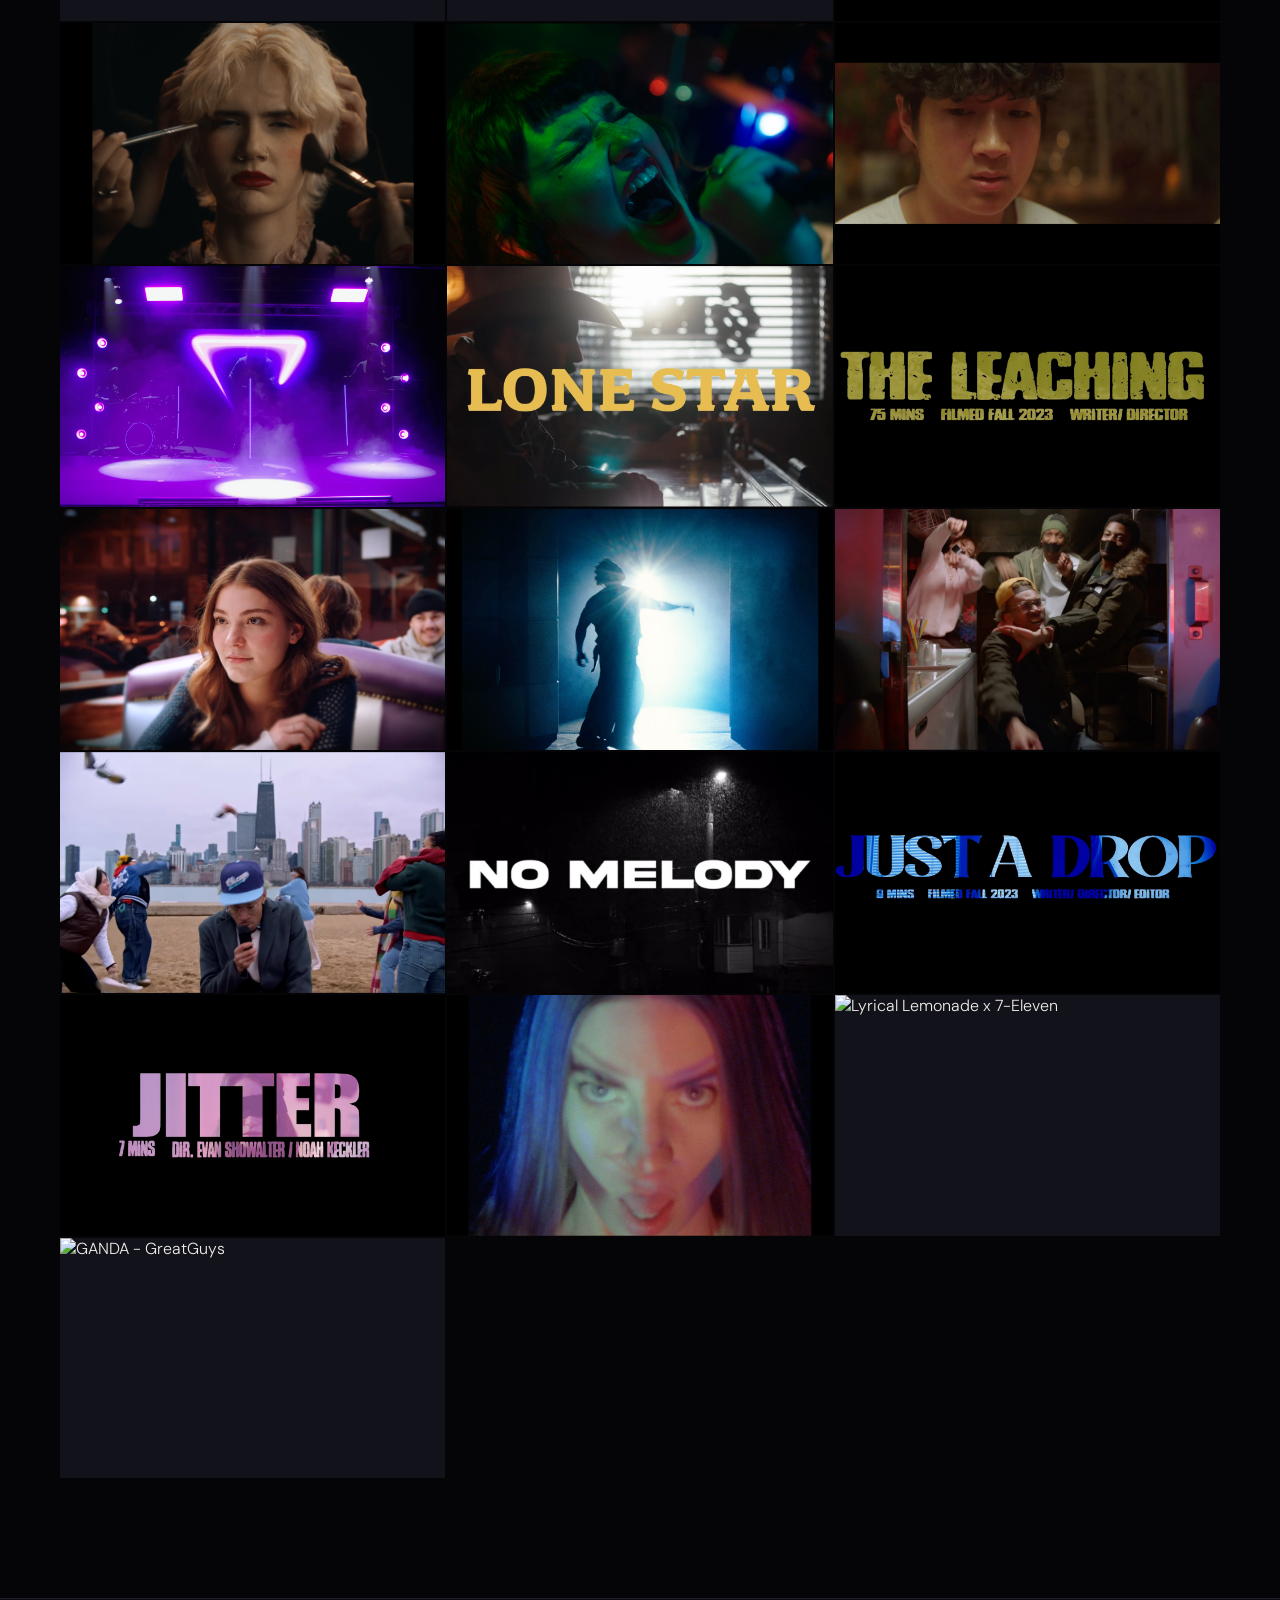
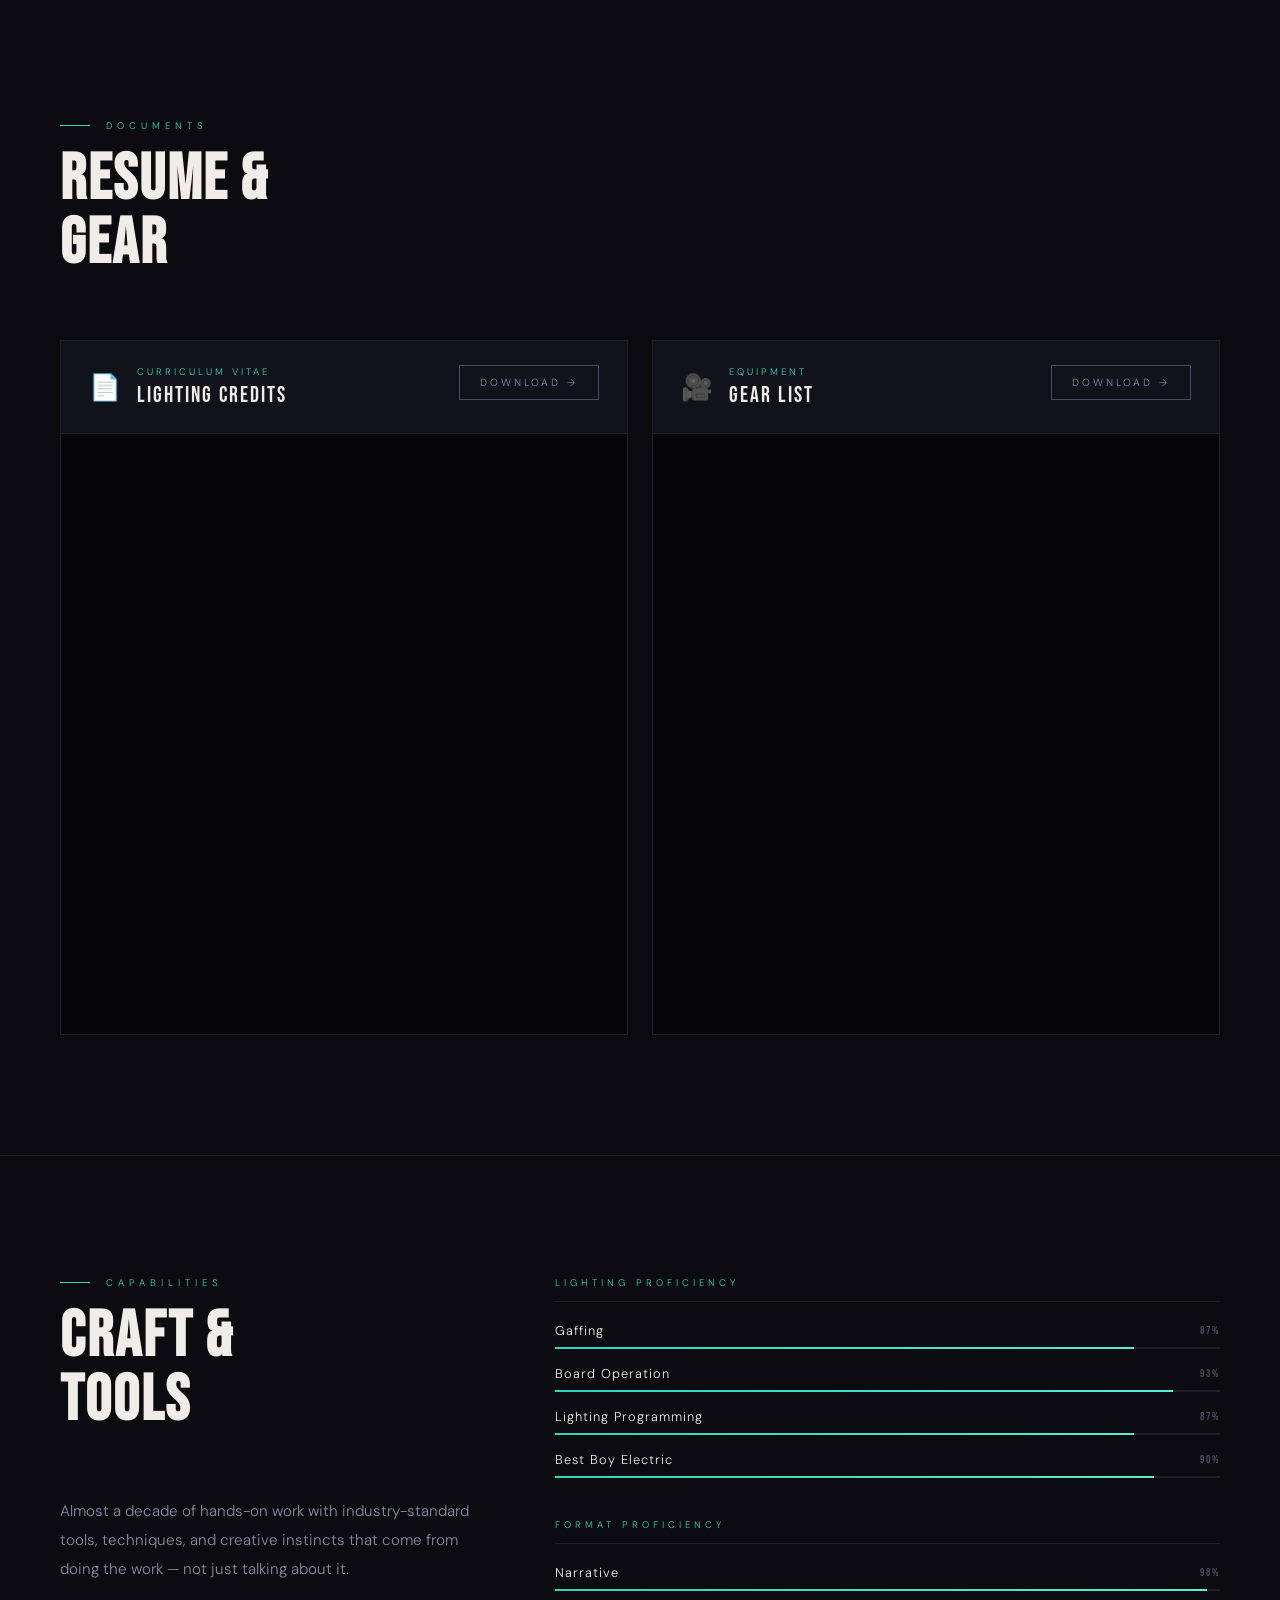
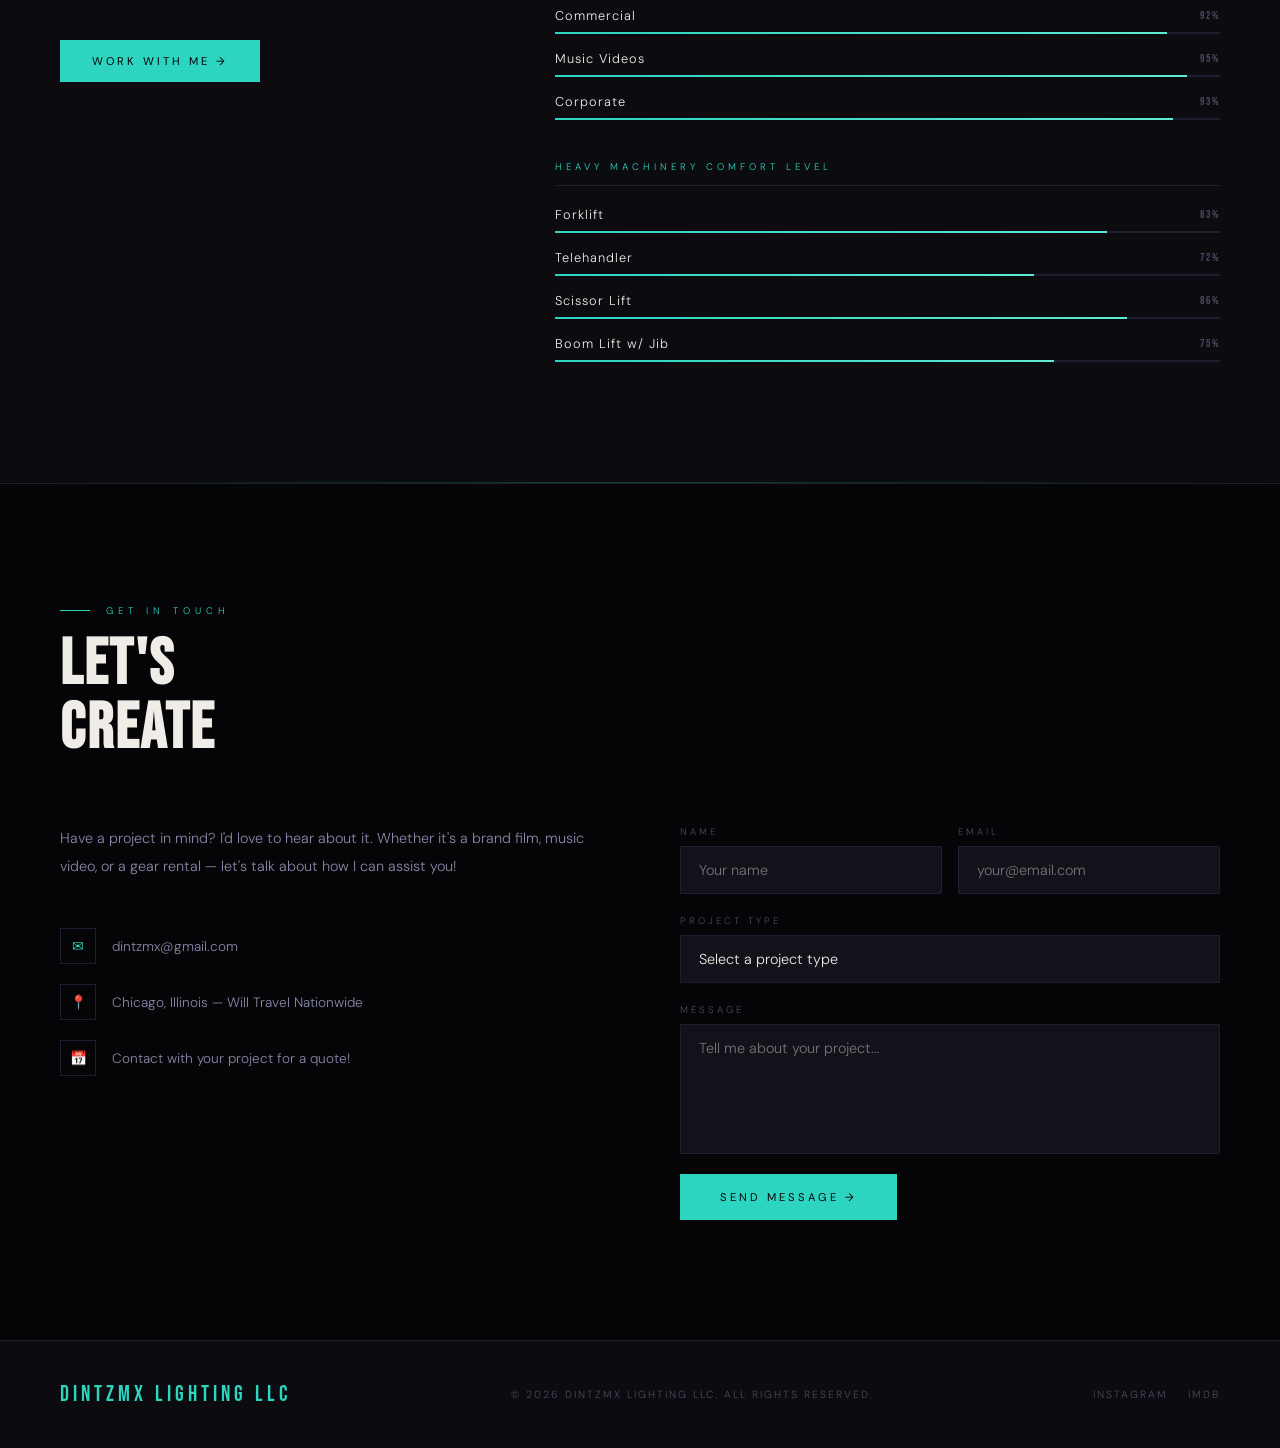
==== commit d08bd885: "Bio Update" ====
--- a/index.html
+++ b/index.html
@@ -87,9 +87,10 @@
       <div class="about-text reveal">
         <div class="section-label">About</div>
         <h2 class="section-title">THE<br>STORY<br>BEHIND</h2>
-        <p>David Seungwoo Lee — A Korean American filmmaker and storyteller, based in Chicago, Illinois. After graduating from DePaul University in 2023 with a BFA in Film & Television, David has been specializing in set lighting and production for narratives, music videos, commercials, corporate, documentaries, and social media marketing.</p>
+        <p>David Seungwoo Lee — Korean American filmmaker and storyteller, based in Chicago, Illinois. After graduating from DePaul University in 2023 with a BFA in Film & Television, David has been specializing in set lighting and production for narratives, music videos, commercials, corporate, documentaries, and social media marketing.</p>
         <p>Whenever possible, he is tinkering around with industry standard products from brands such as LumenRadio, RatPac Controls, FTS LED, Astera, Creamsource, Nanlite, and Aputure Lighting, while also staying up to date on different RF protocols relating to 2.4GHZ CRMX, 2.4/5/6GHZ WiFi, 2.4/5/6GHZ video transmission (Teradek).</p>
-        <p>David's main console is Blackout Lighting Console, but he is also versed in Luminair, Sidus Link Pro, and currently in the process of learning ETC EOS.</p>
+        <p>His main console is Blackout Lighting Console, but he is also versed in Luminair, Sidus Link Pro, and currently in the process of learning ETC EOS.</p>
+        <p>David was born in Washington D.C., and has lived in Virginia, South Korea, Thailand, Germany, Oregon, and now Illinois. He is able to speak, read, and write both English and Korean fluently, while being able to hold a conversation in German and a little bit in Spanish.</P>
         <div class="about-stats">
           <div class="stat-item">
             <div class="stat-num">40+</div>
--- a/css/style.css
+++ b/css/style.css
@@ -943,4 +943,9 @@
   }
   .about-visual { height: 320px; }
   .about-accent-box { display: none; }
+}
+
+.contact-info {
+  opacity: 1 !important;
+  transform: none !important;
 }
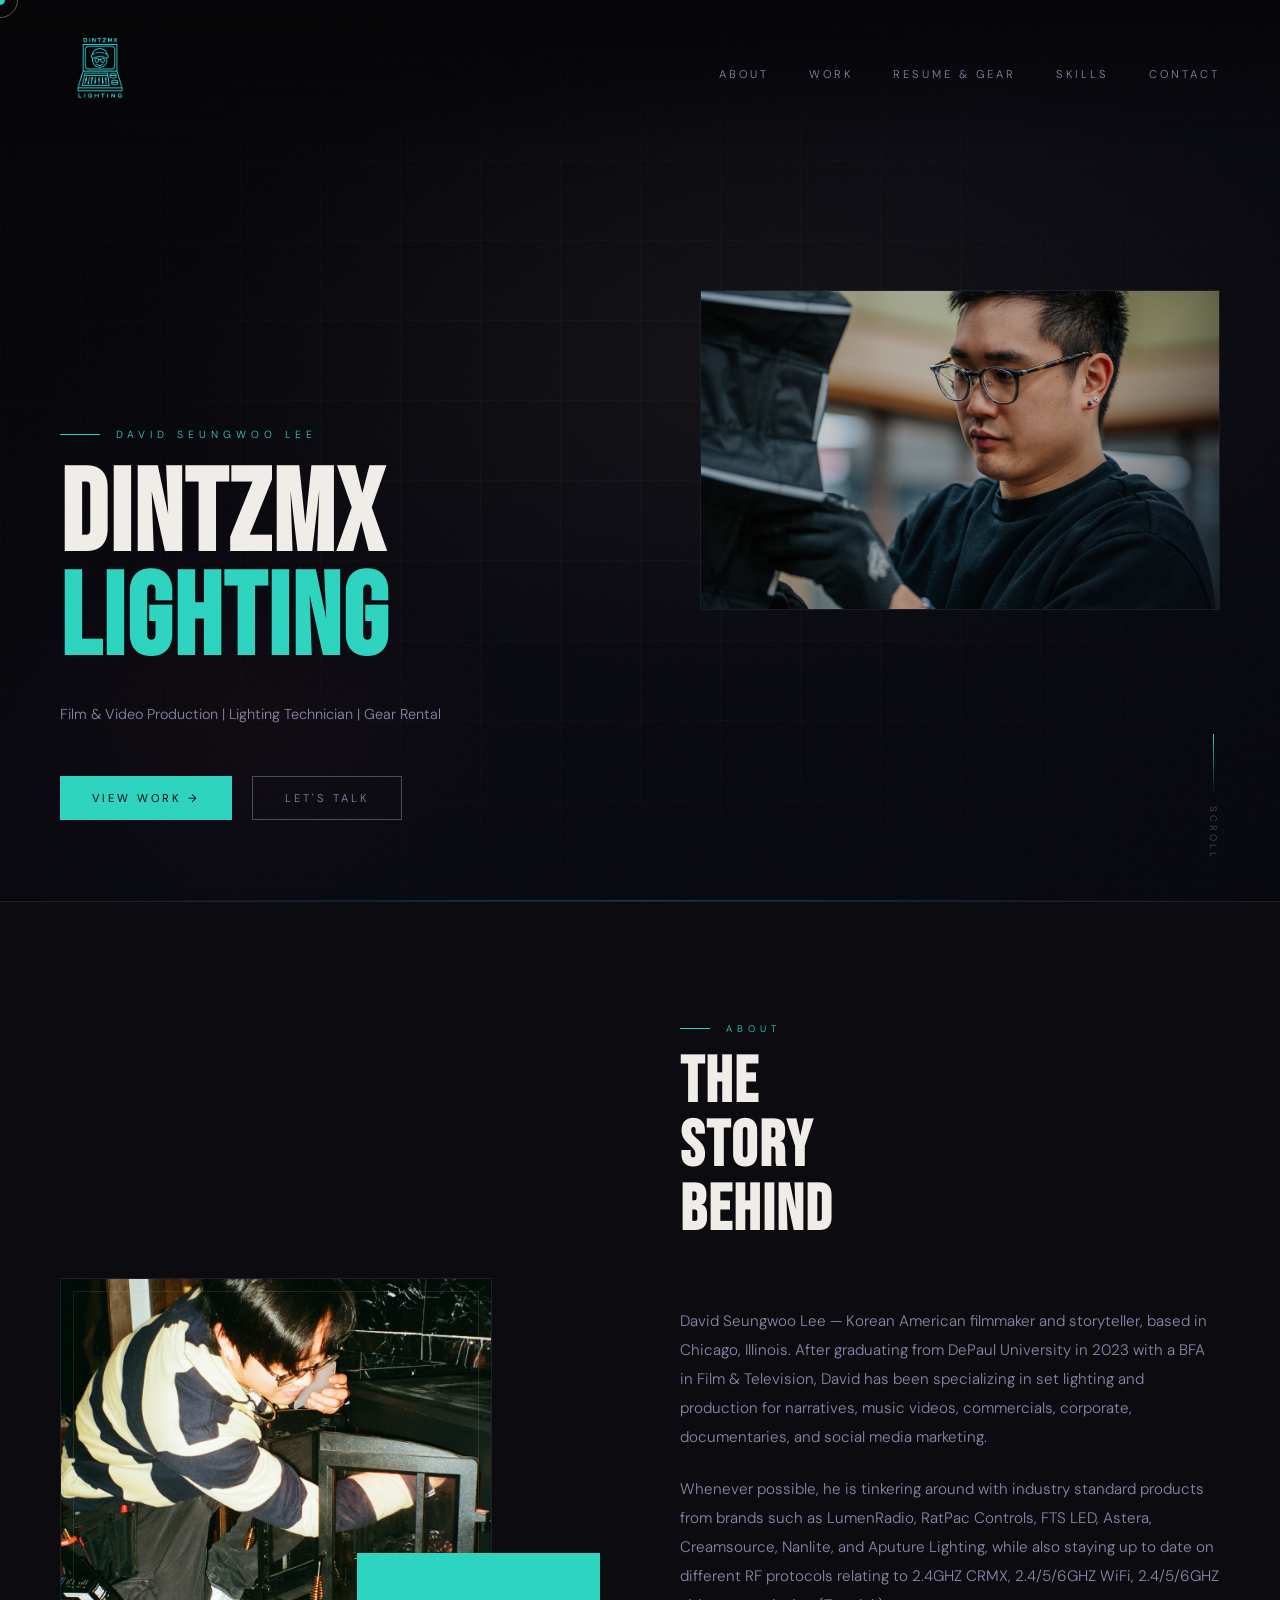
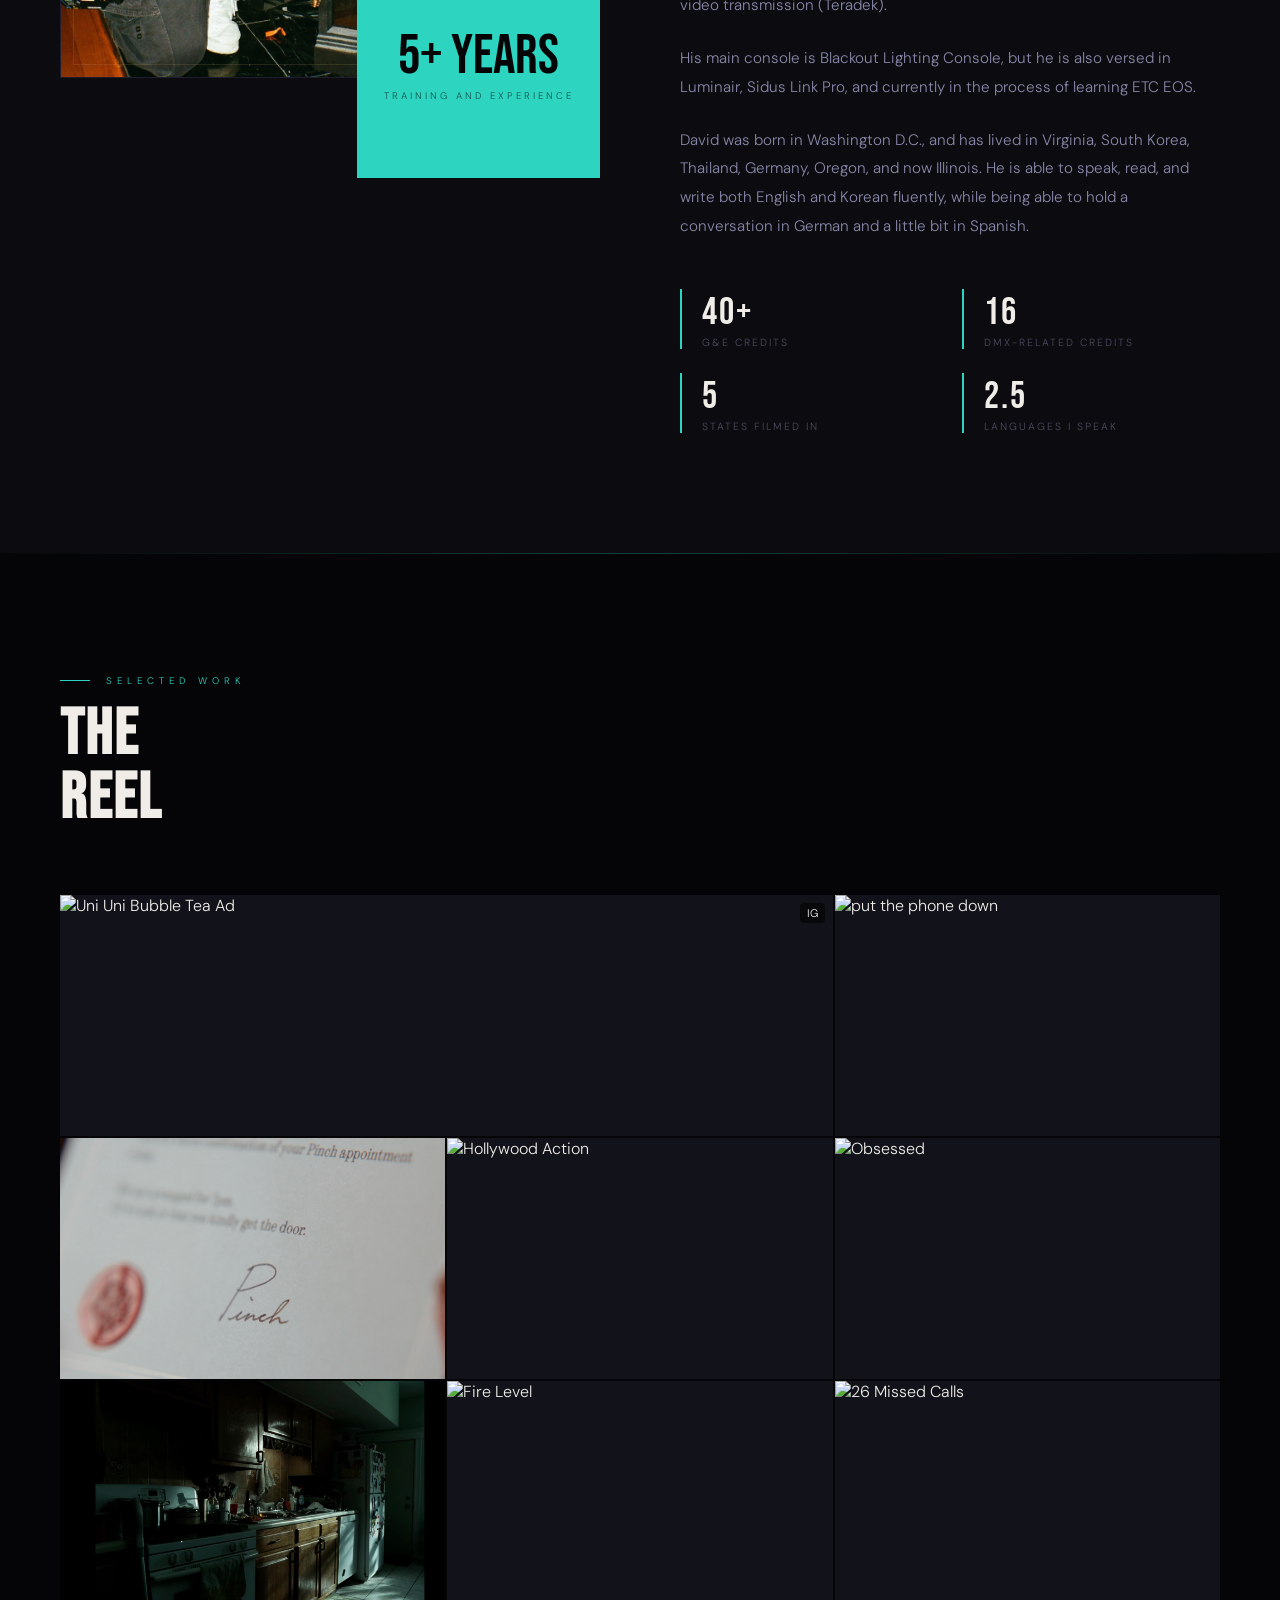
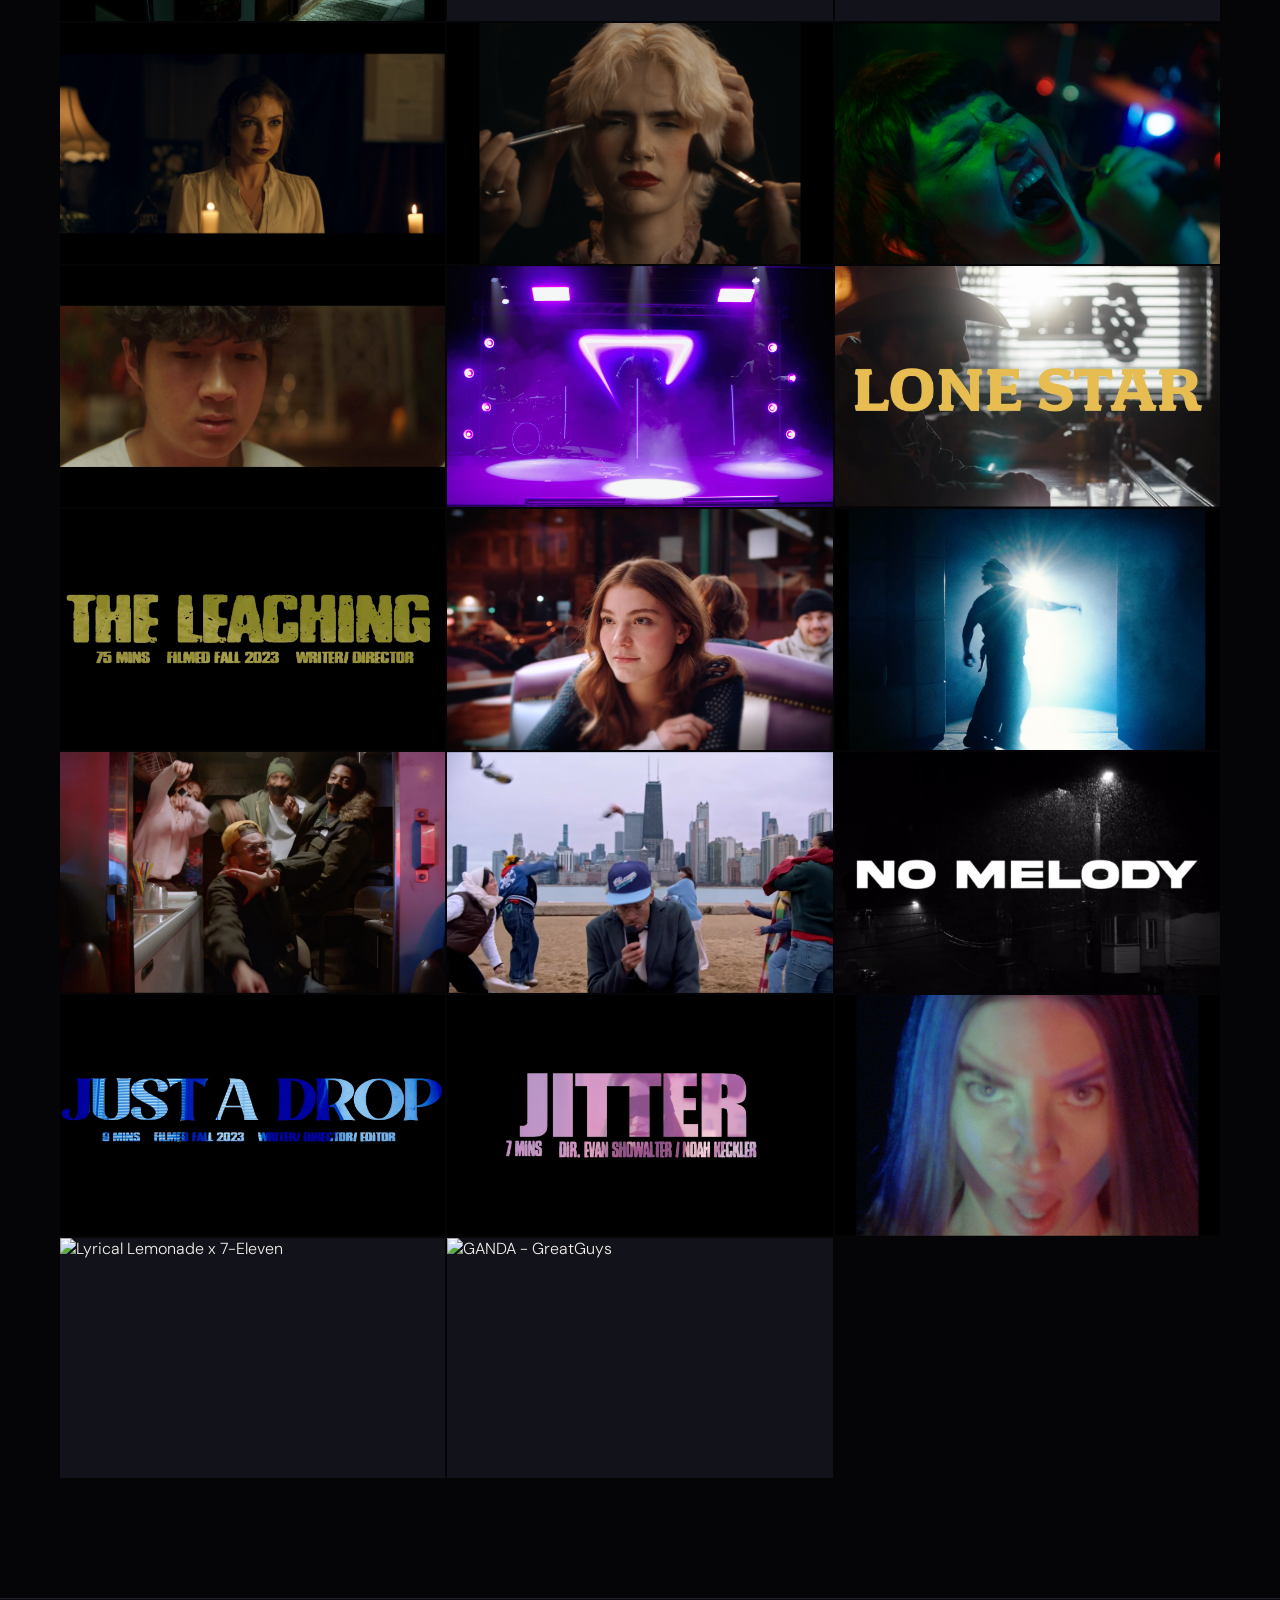
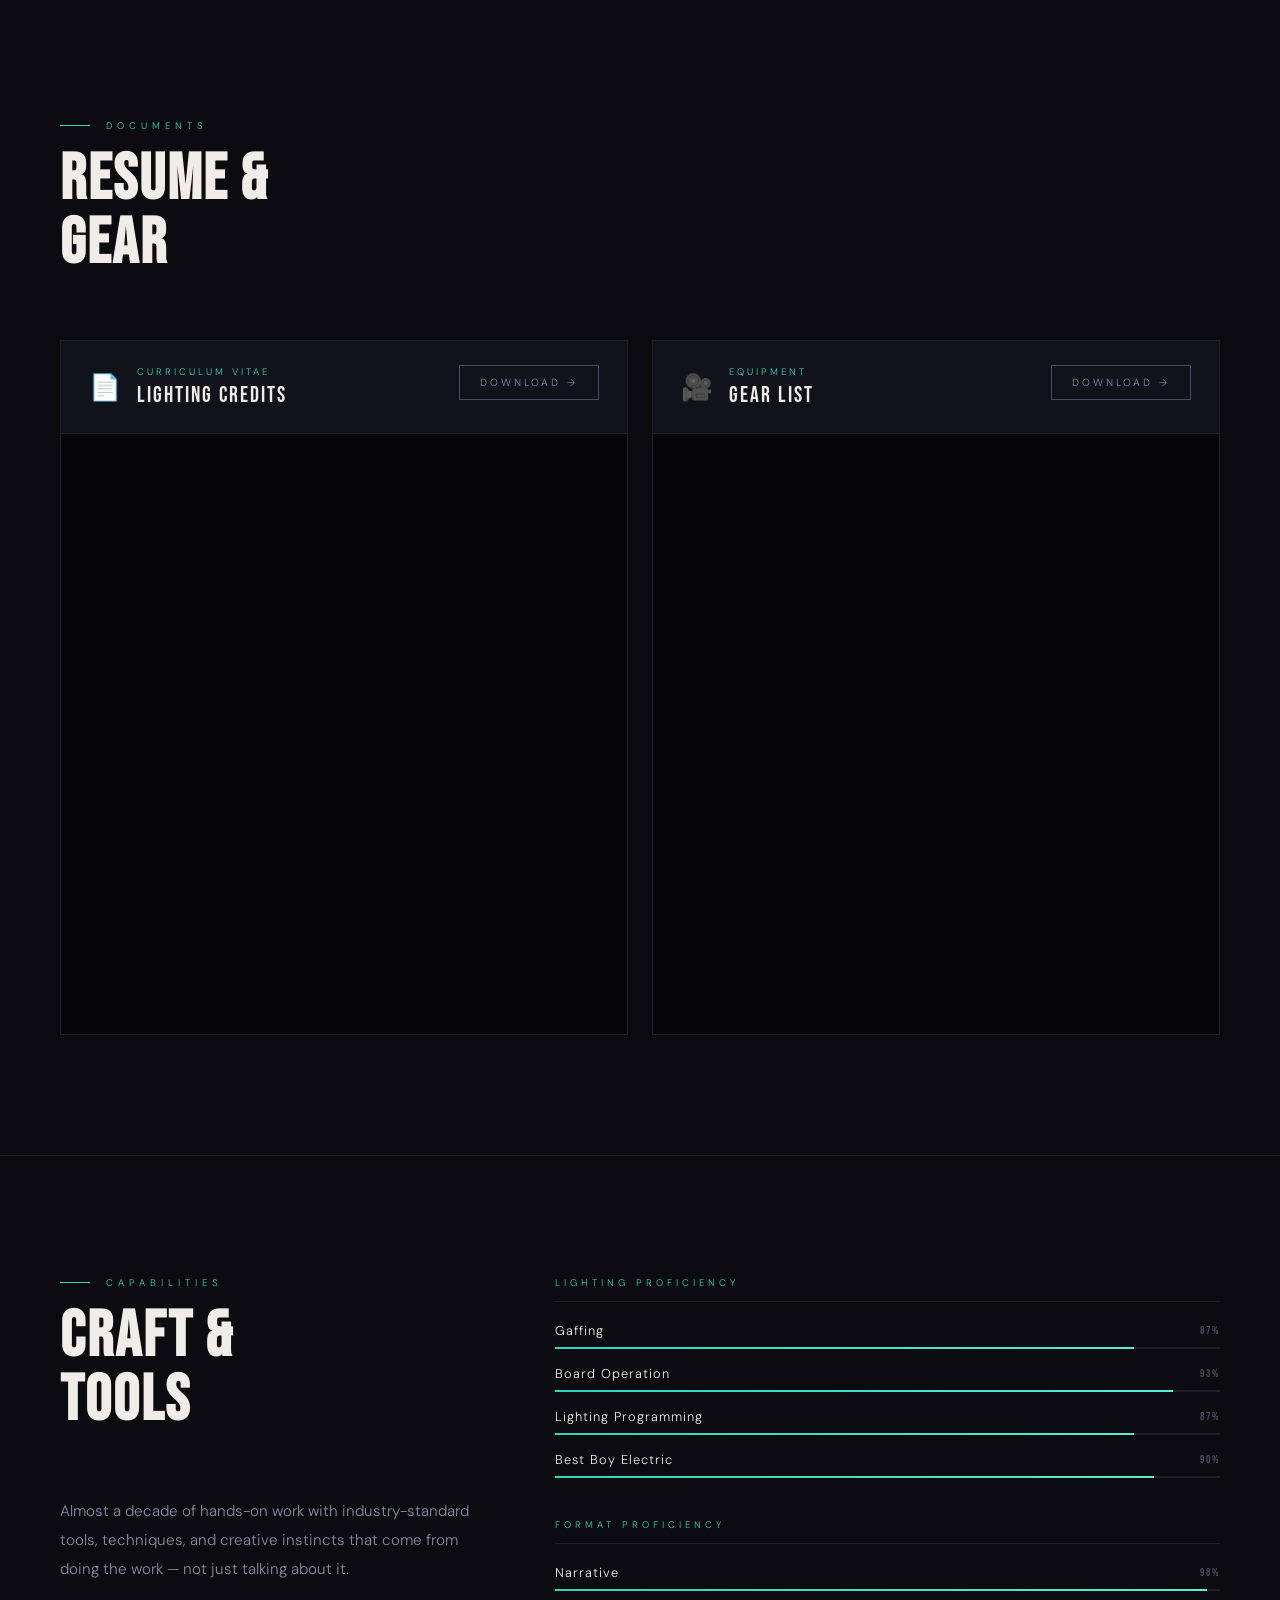
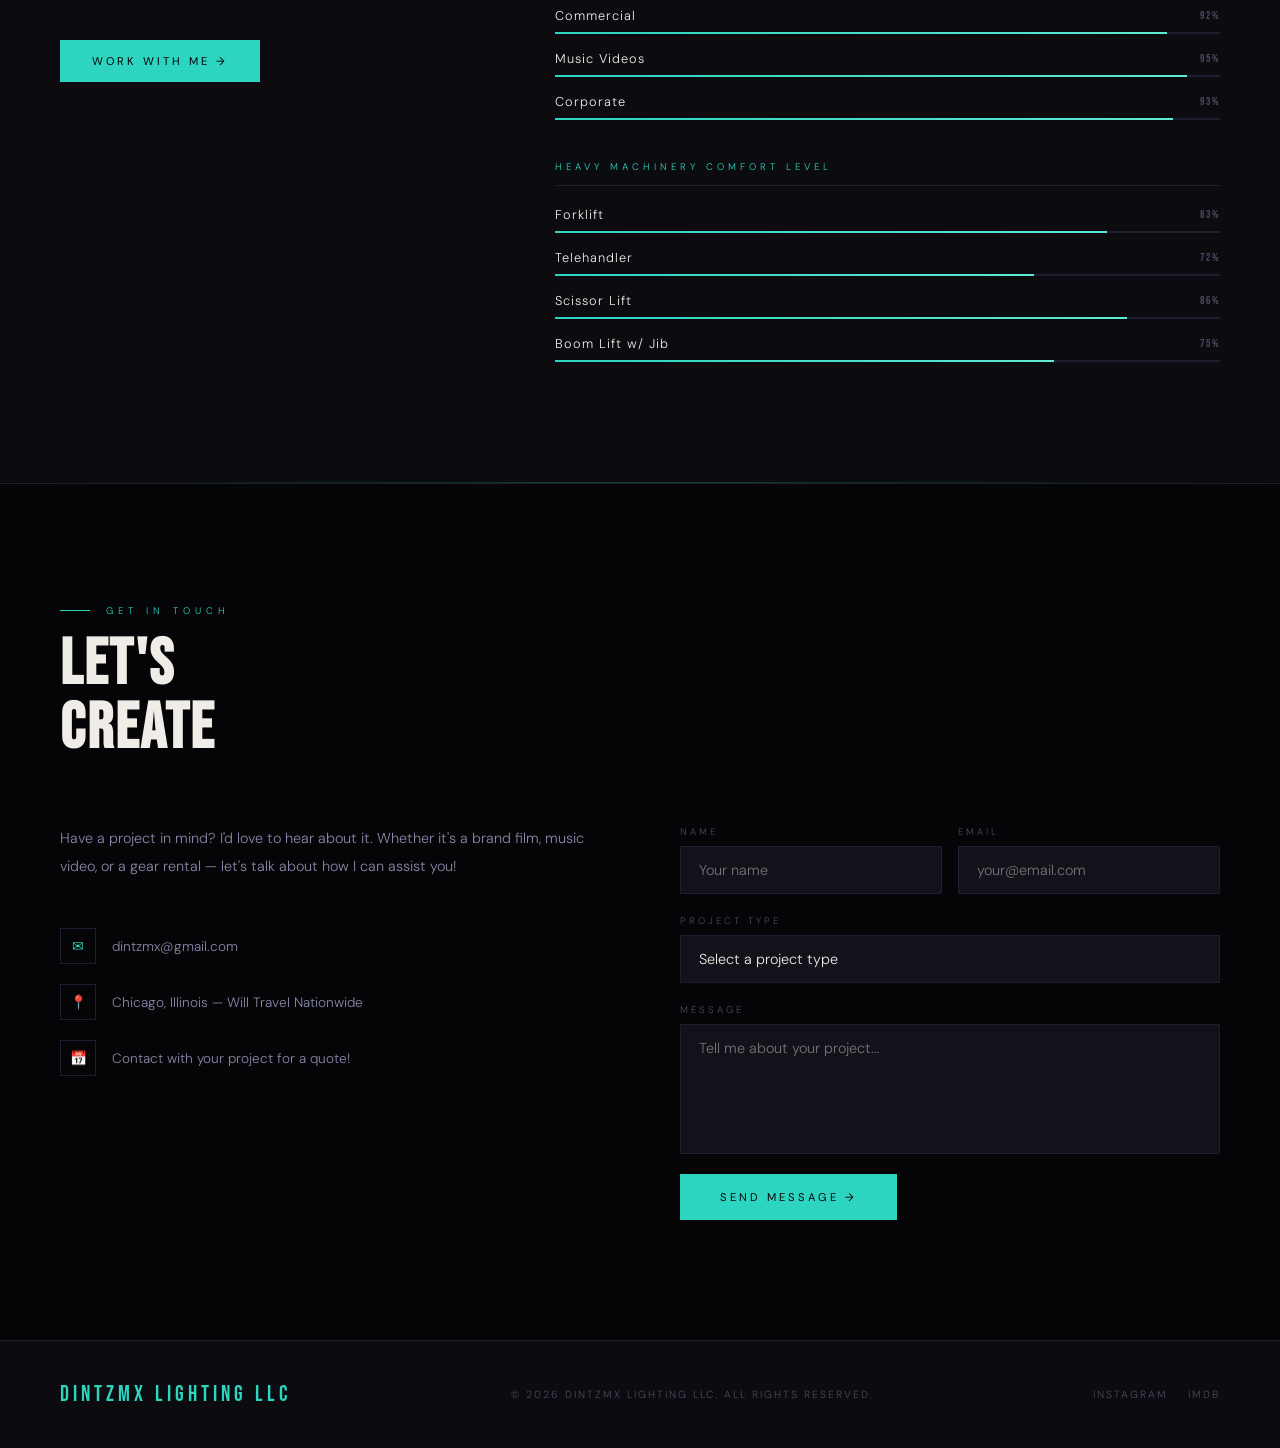
==== commit ff24a6d3: "Reel Update" ====
--- a/index.html
+++ b/index.html
@@ -79,7 +79,7 @@
           <img src="assets/seance bts.jpg" alt="Behind the Scenes" style="width:100%;height:100%;object-fit:cover;" />
         </div>
         <div class="about-accent-box">
-          <span class="num">7+ Years</span>
+          <span class="num">5+ Years</span>
           <span class="num-label">Training and Experience</span>
         </div>
       </div>
@@ -101,7 +101,7 @@
             <div class="stat-label">DMX-Related Credits</div>
           </div>
           <div class="stat-item">
-            <div class="stat-num">4</div>
+            <div class="stat-num">5</div>
             <div class="stat-label">States Filmed In</div>
           </div>
           <div class="stat-item">
@@ -122,6 +122,18 @@
   <h2 class="section-title reveal">THE<br>REEL</h2>
 
   <div class="work-grid">
+
+    <a href="https://www.instagram.com/p/DZDdVnApQQG/" target="_blank" class="work-item reveal">
+      <div class="work-thumb" style="position:relative;">
+        <img src="assets/uni-bubble-tea.jpg" alt="Uni Uni Bubble Tea Ad" style="width:100%;height:100%;object-fit:cover;" />
+        <span style="position:absolute;top:8px;right:8px;background:rgba(0,0,0,0.55);color:#fff;font-size:11px;padding:3px 7px;border-radius:4px;">IG</span>
+      </div>
+      <div class="work-overlay">
+        <div class="work-cat">Director</div>
+        <div class="work-title-card">UNI UNI BUBBLE TEA AD</div>
+        <div class="work-crew">DP: Max Dunn &nbsp;·&nbsp; Gaffer: Logan Parrish</div>
+      </div>
+    </a>
 
     <a href="https://www.youtube.com/watch?v=WIHulXsPGdo" target="_blank" class="work-item reveal">
       <div class="work-thumb">
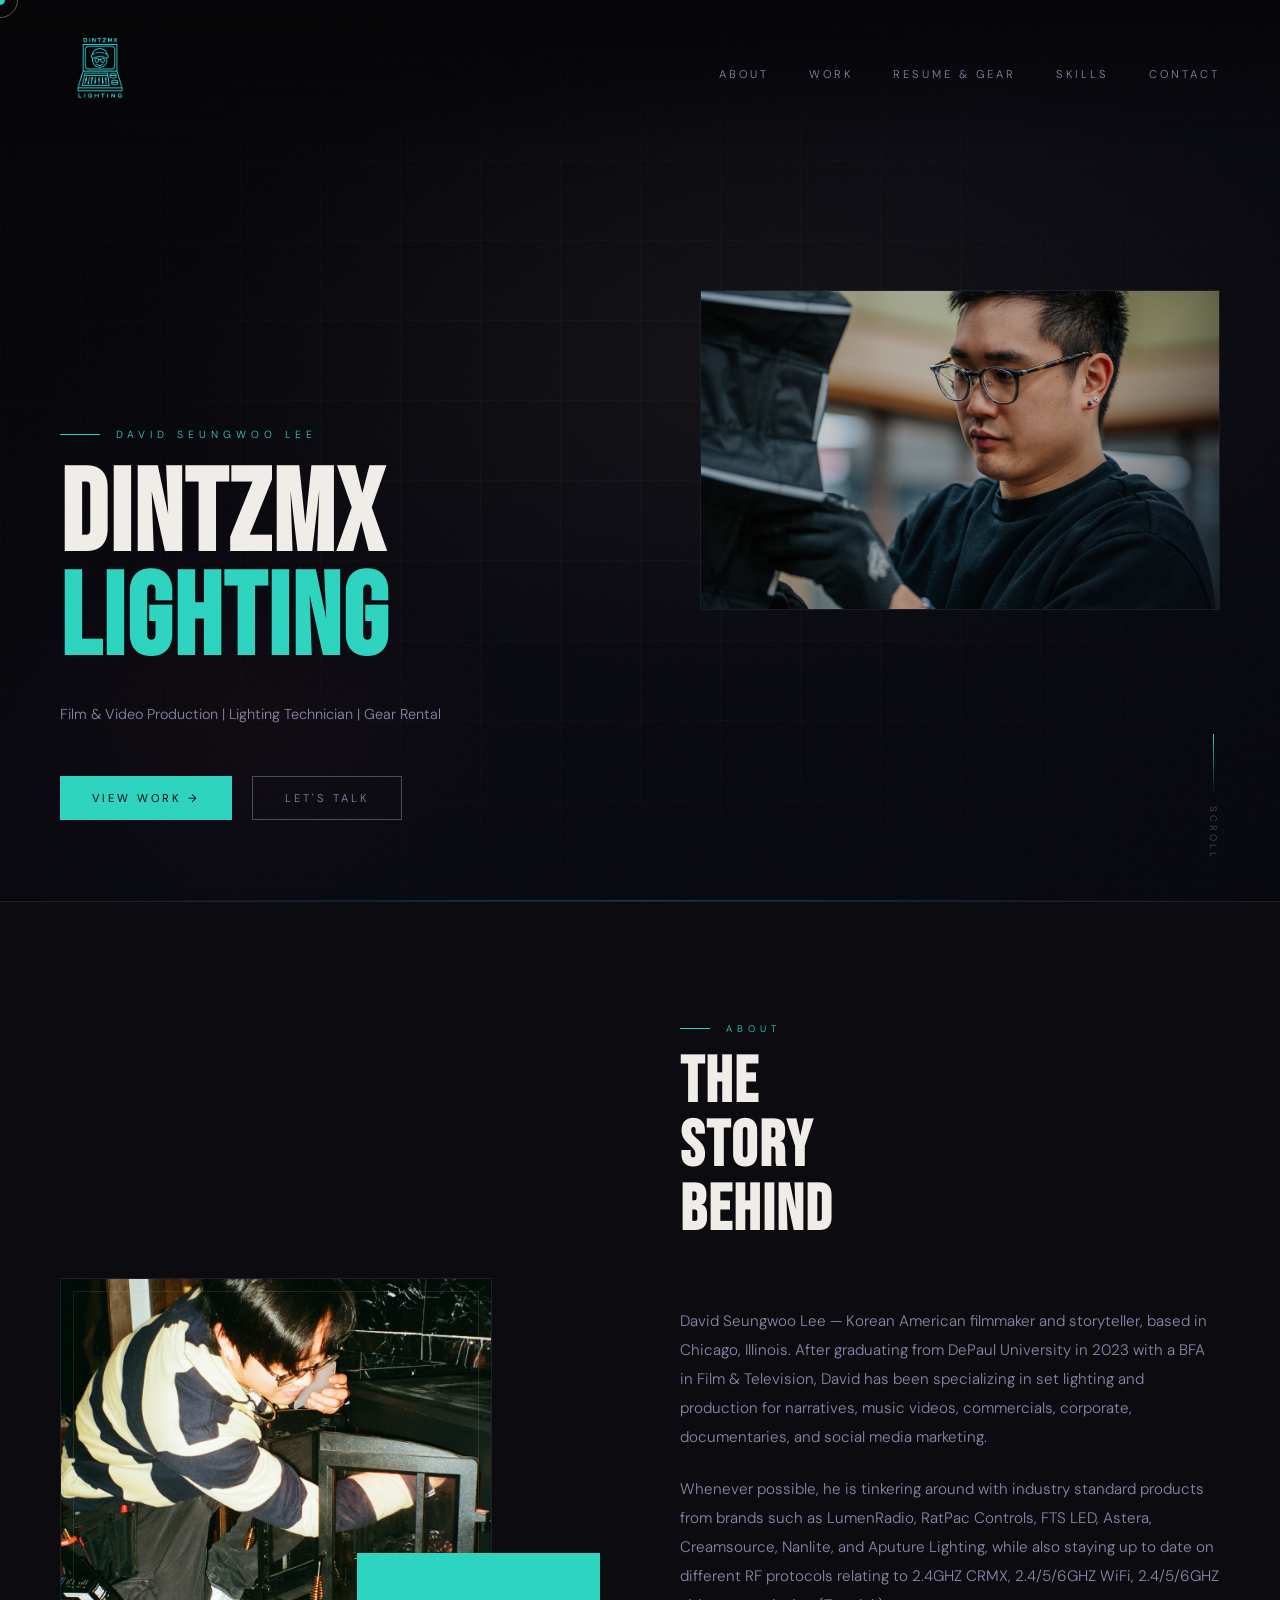
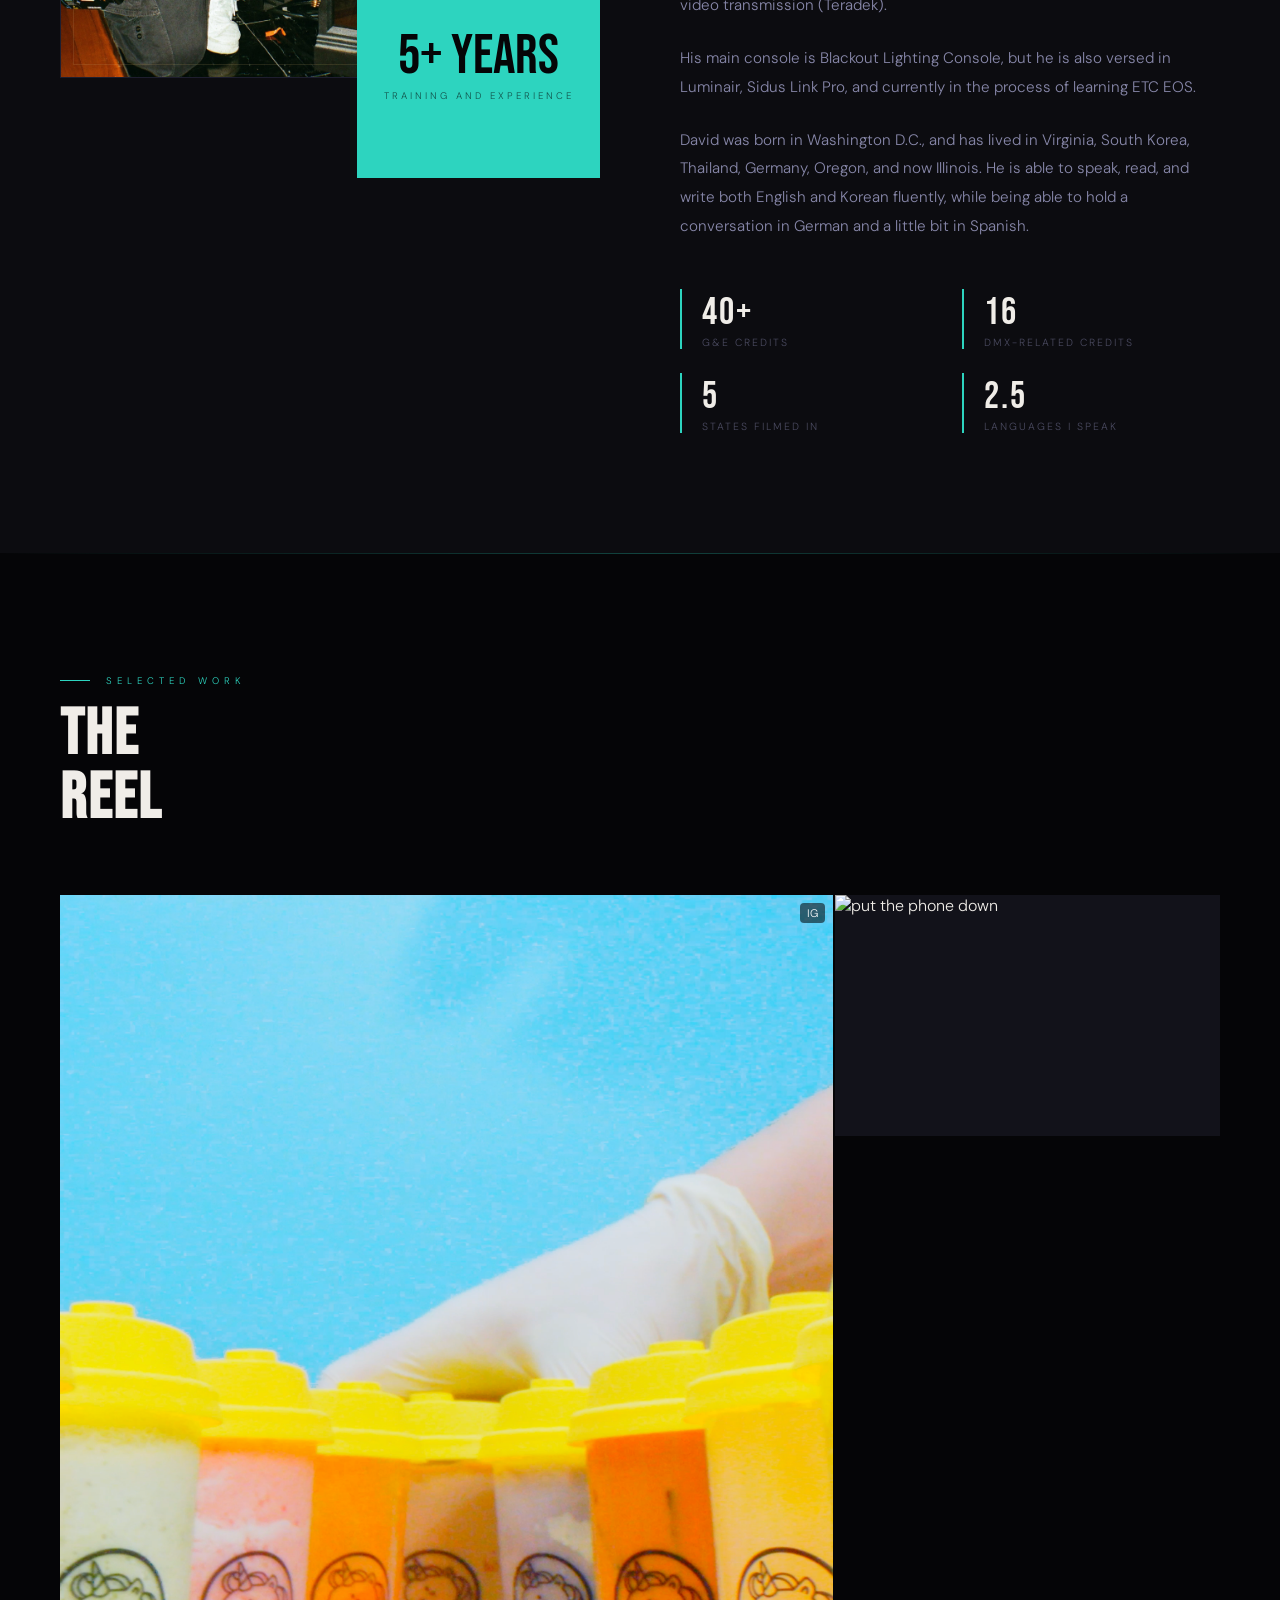
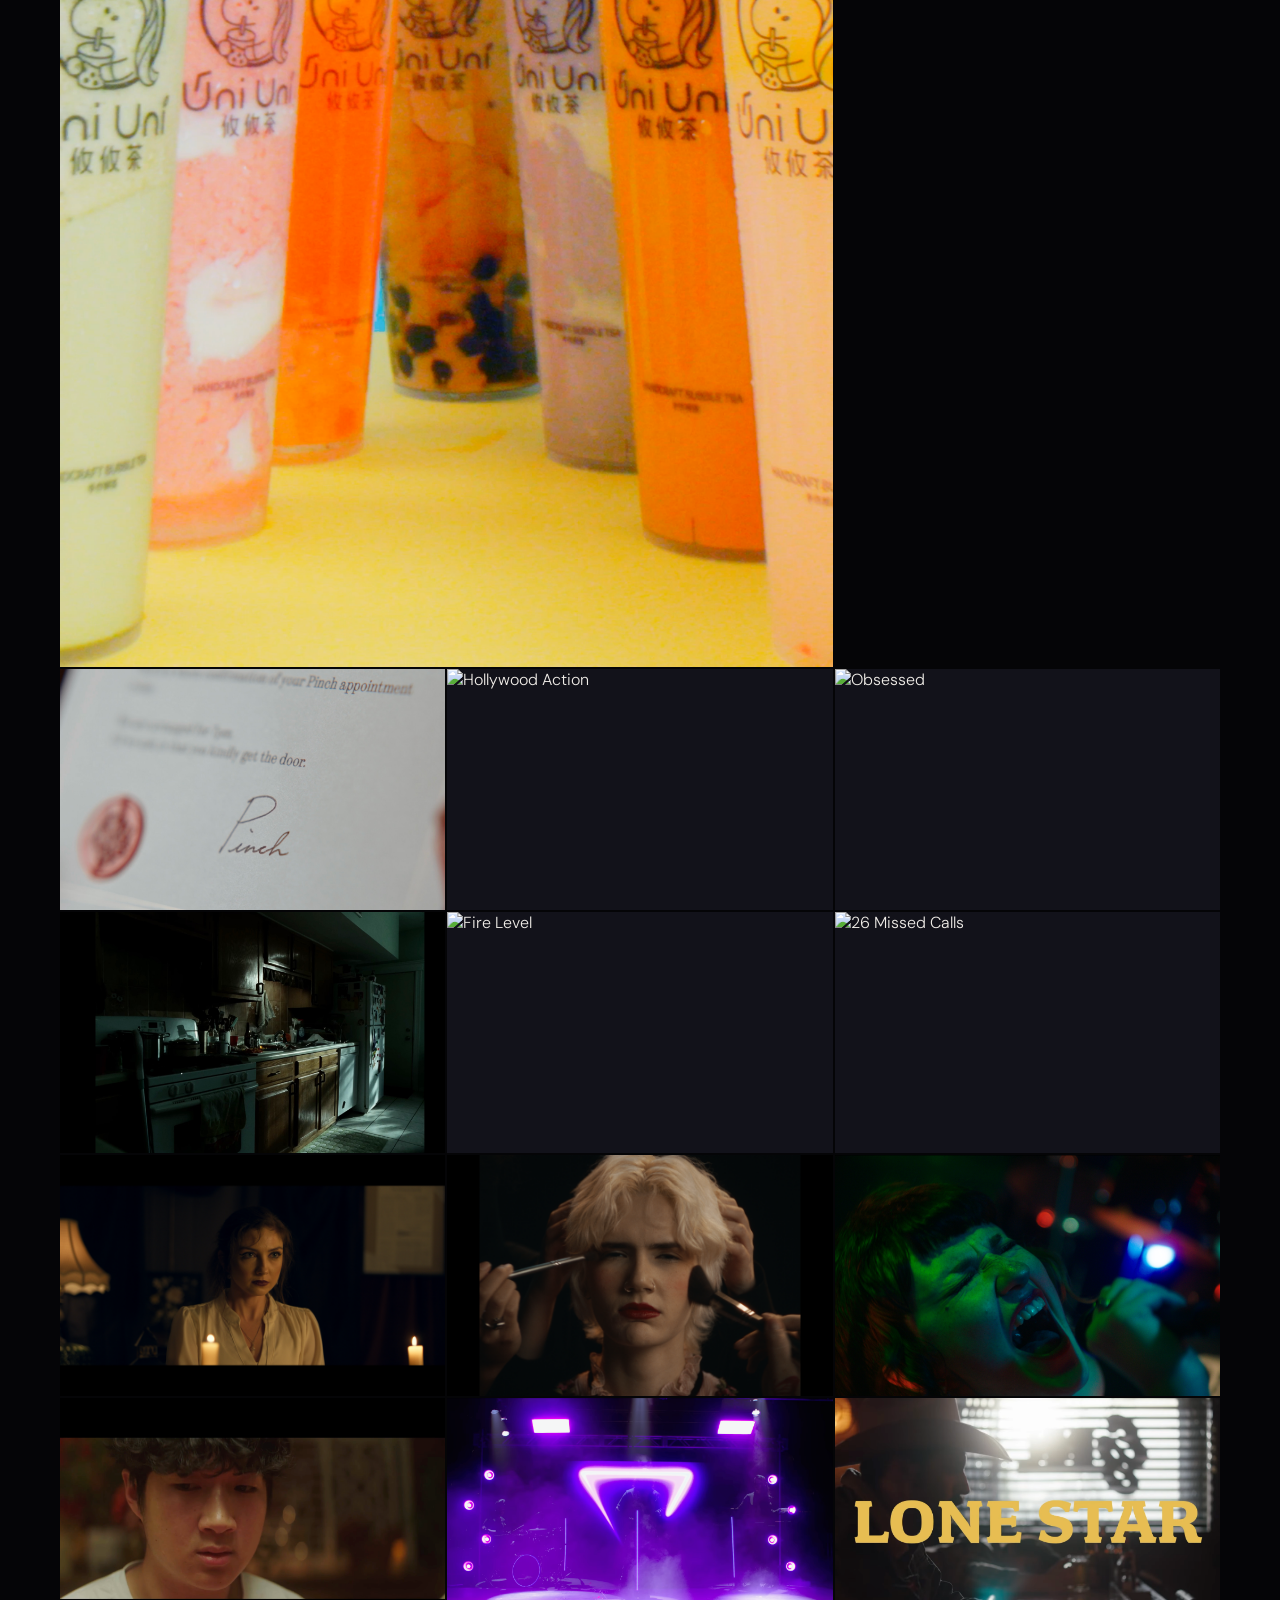
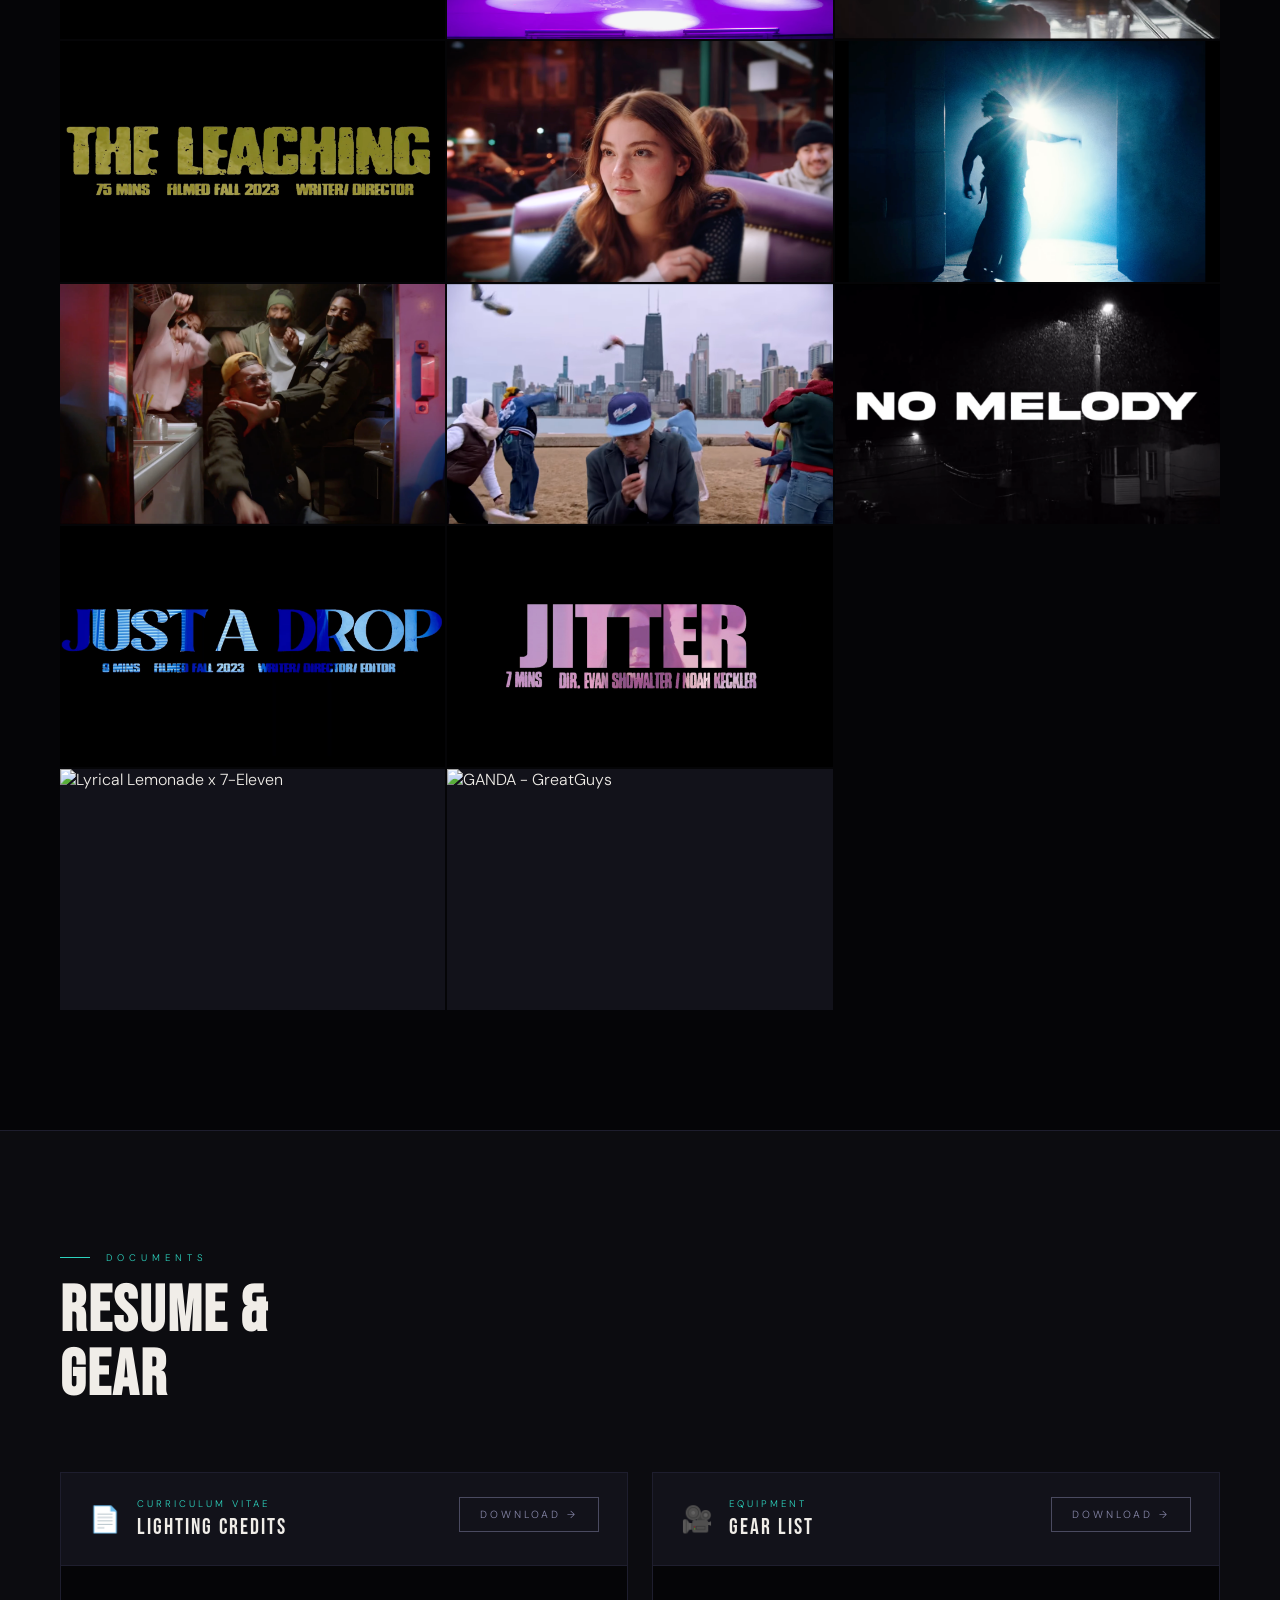
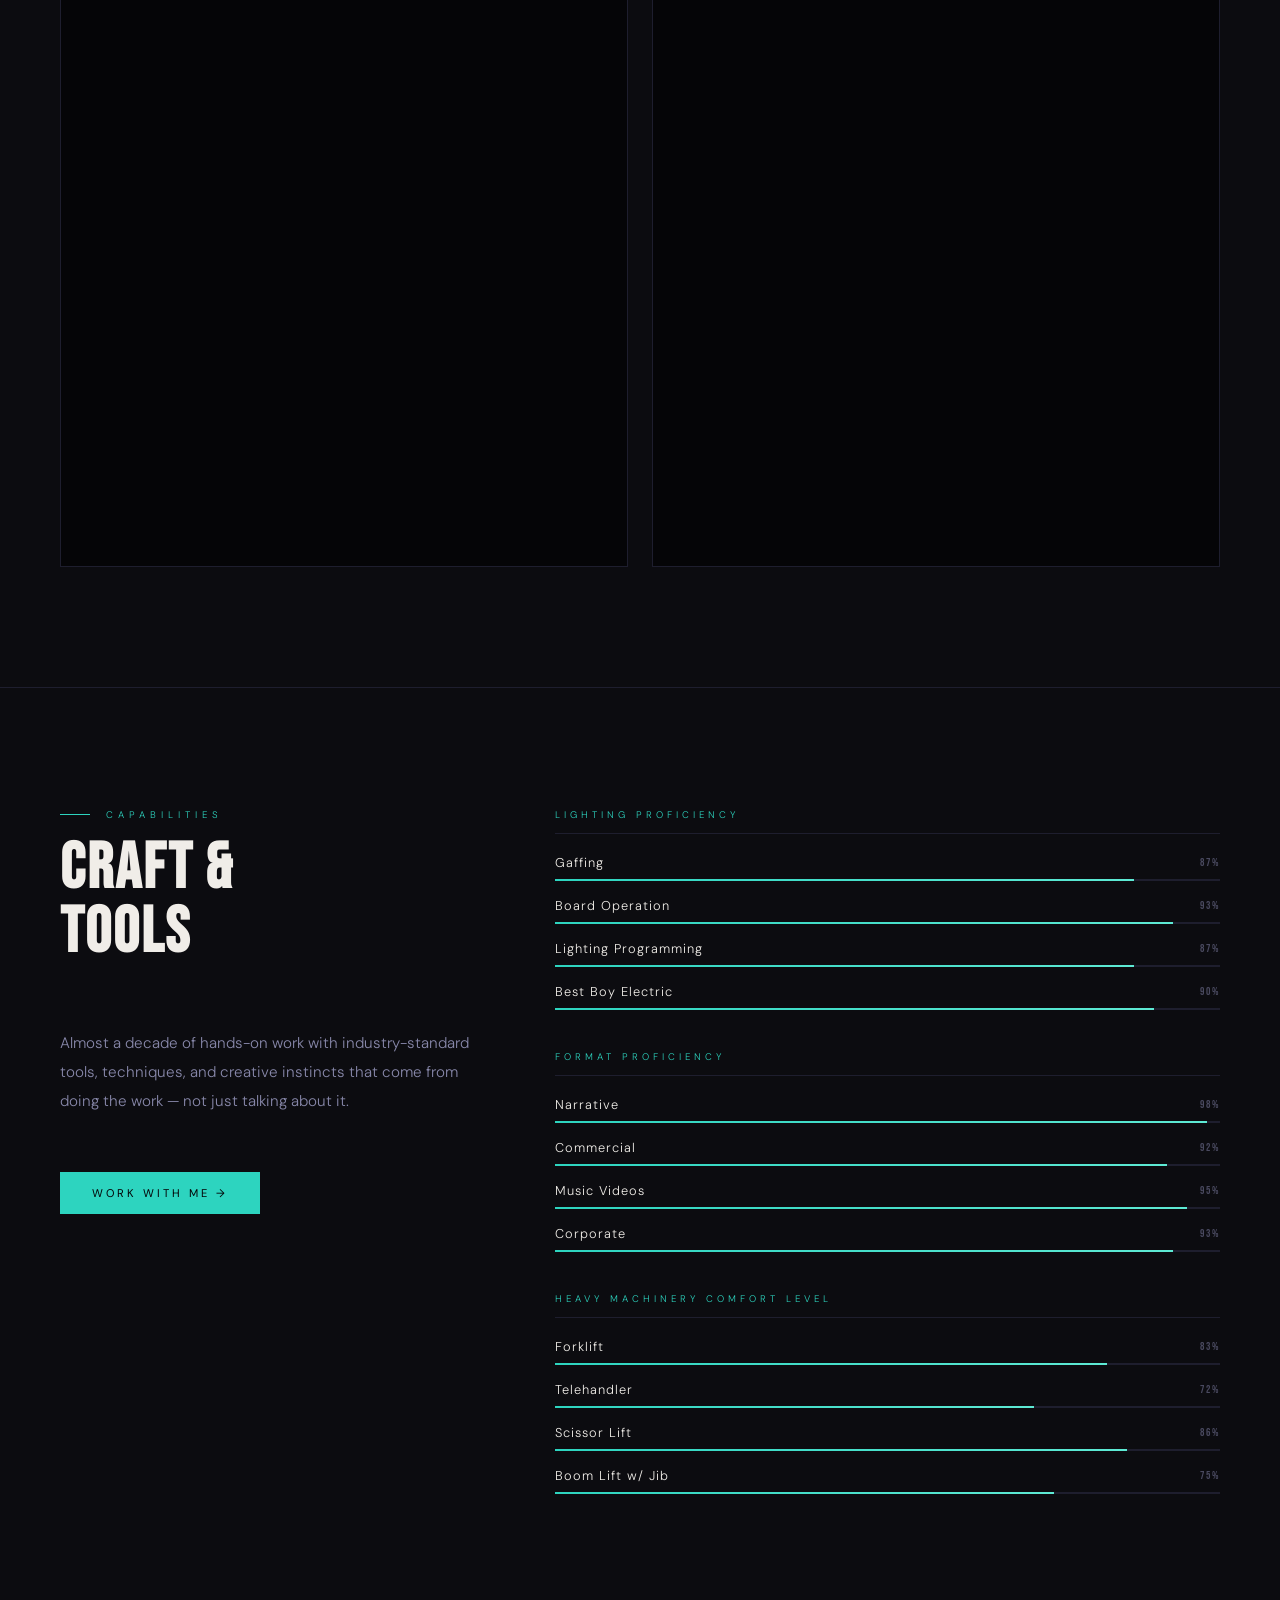
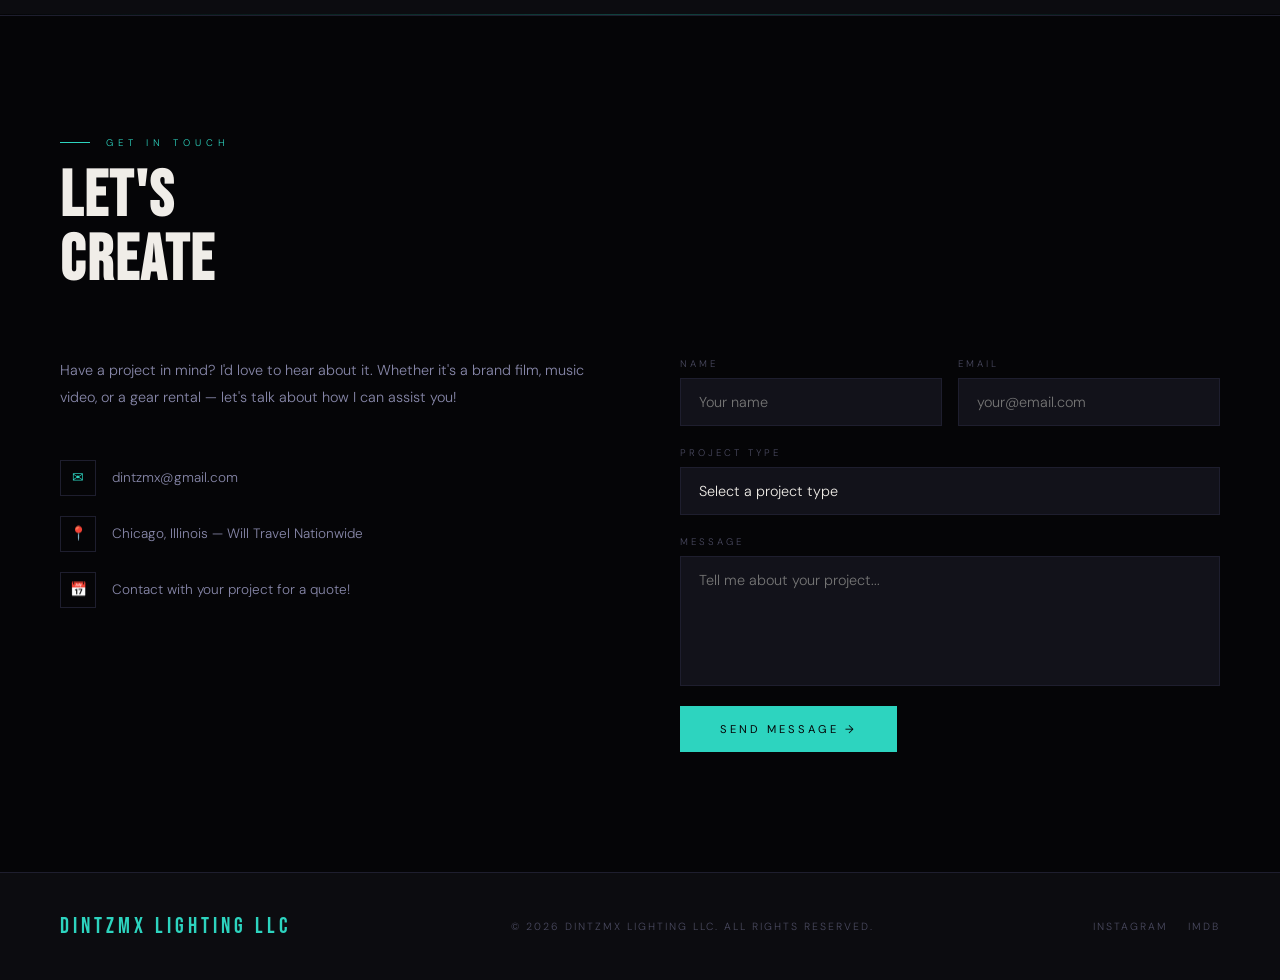
==== commit c25145e8: "Reel Thumbnail" ====
--- a/index.html
+++ b/index.html
@@ -125,7 +125,7 @@
 
     <a href="https://www.instagram.com/p/DZDdVnApQQG/" target="_blank" class="work-item reveal">
       <div class="work-thumb" style="position:relative;">
-        <img src="assets/uni-bubble-tea.jpg" alt="Uni Uni Bubble Tea Ad" style="width:100%;height:100%;object-fit:cover;" />
+        <img src="assets/Projects/uni-bubble-tea.jpg" alt="Uni Uni Bubble Tea Ad" style="width:100%;height:100%;object-fit:cover;" />
         <span style="position:absolute;top:8px;right:8px;background:rgba(0,0,0,0.55);color:#fff;font-size:11px;padding:3px 7px;border-radius:4px;">IG</span>
       </div>
       <div class="work-overlay">
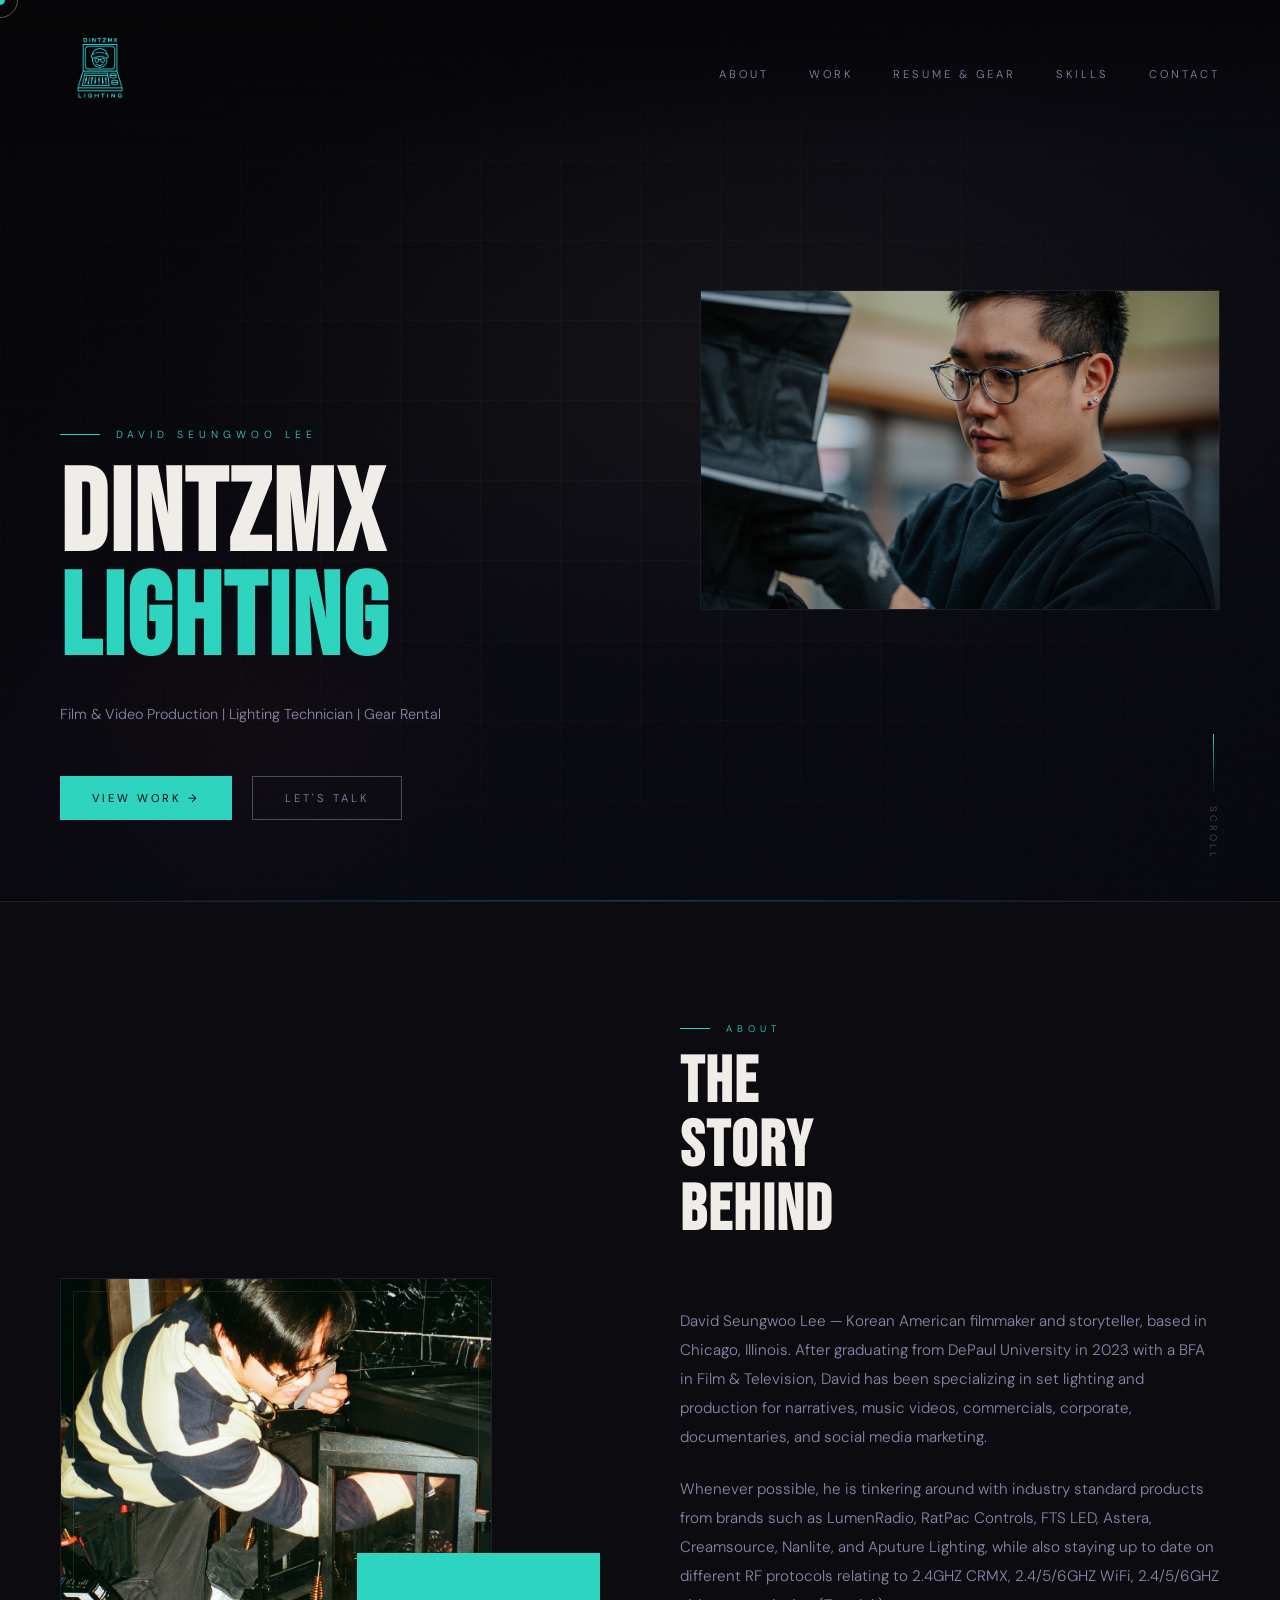
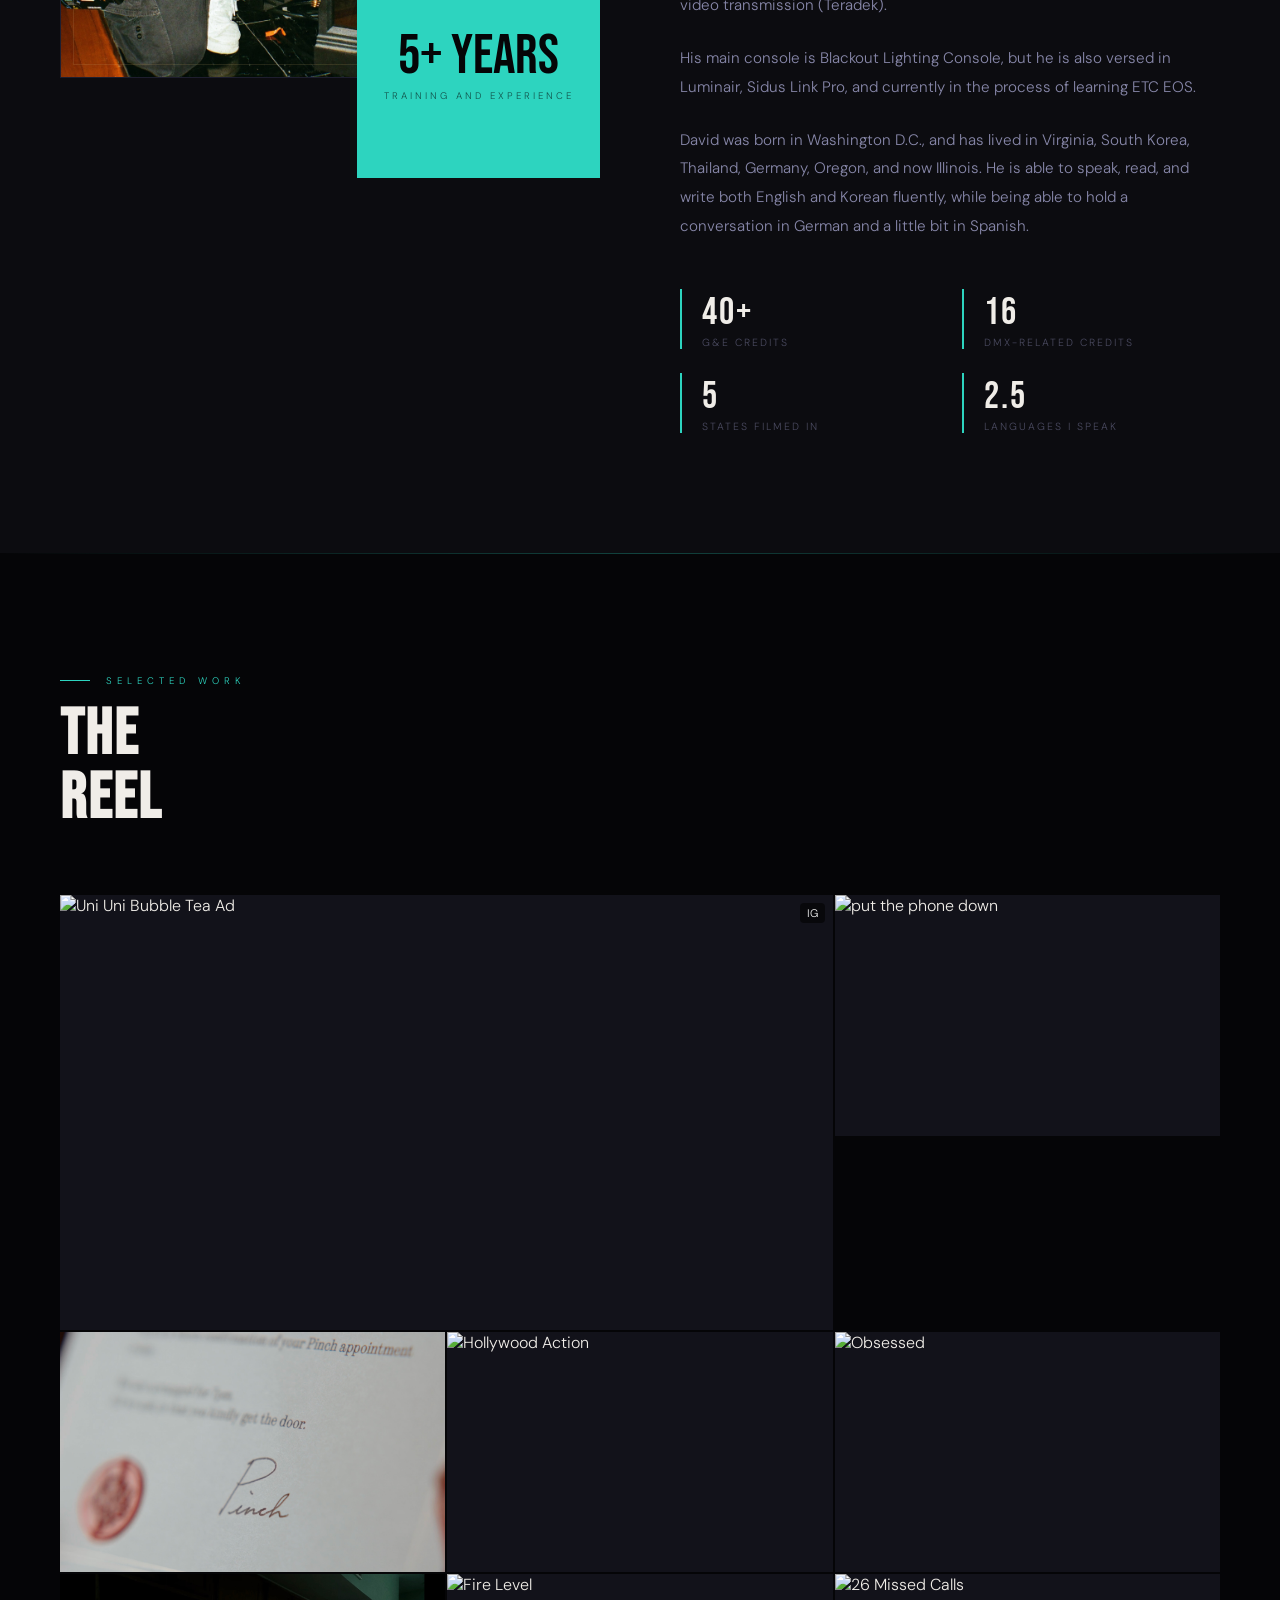
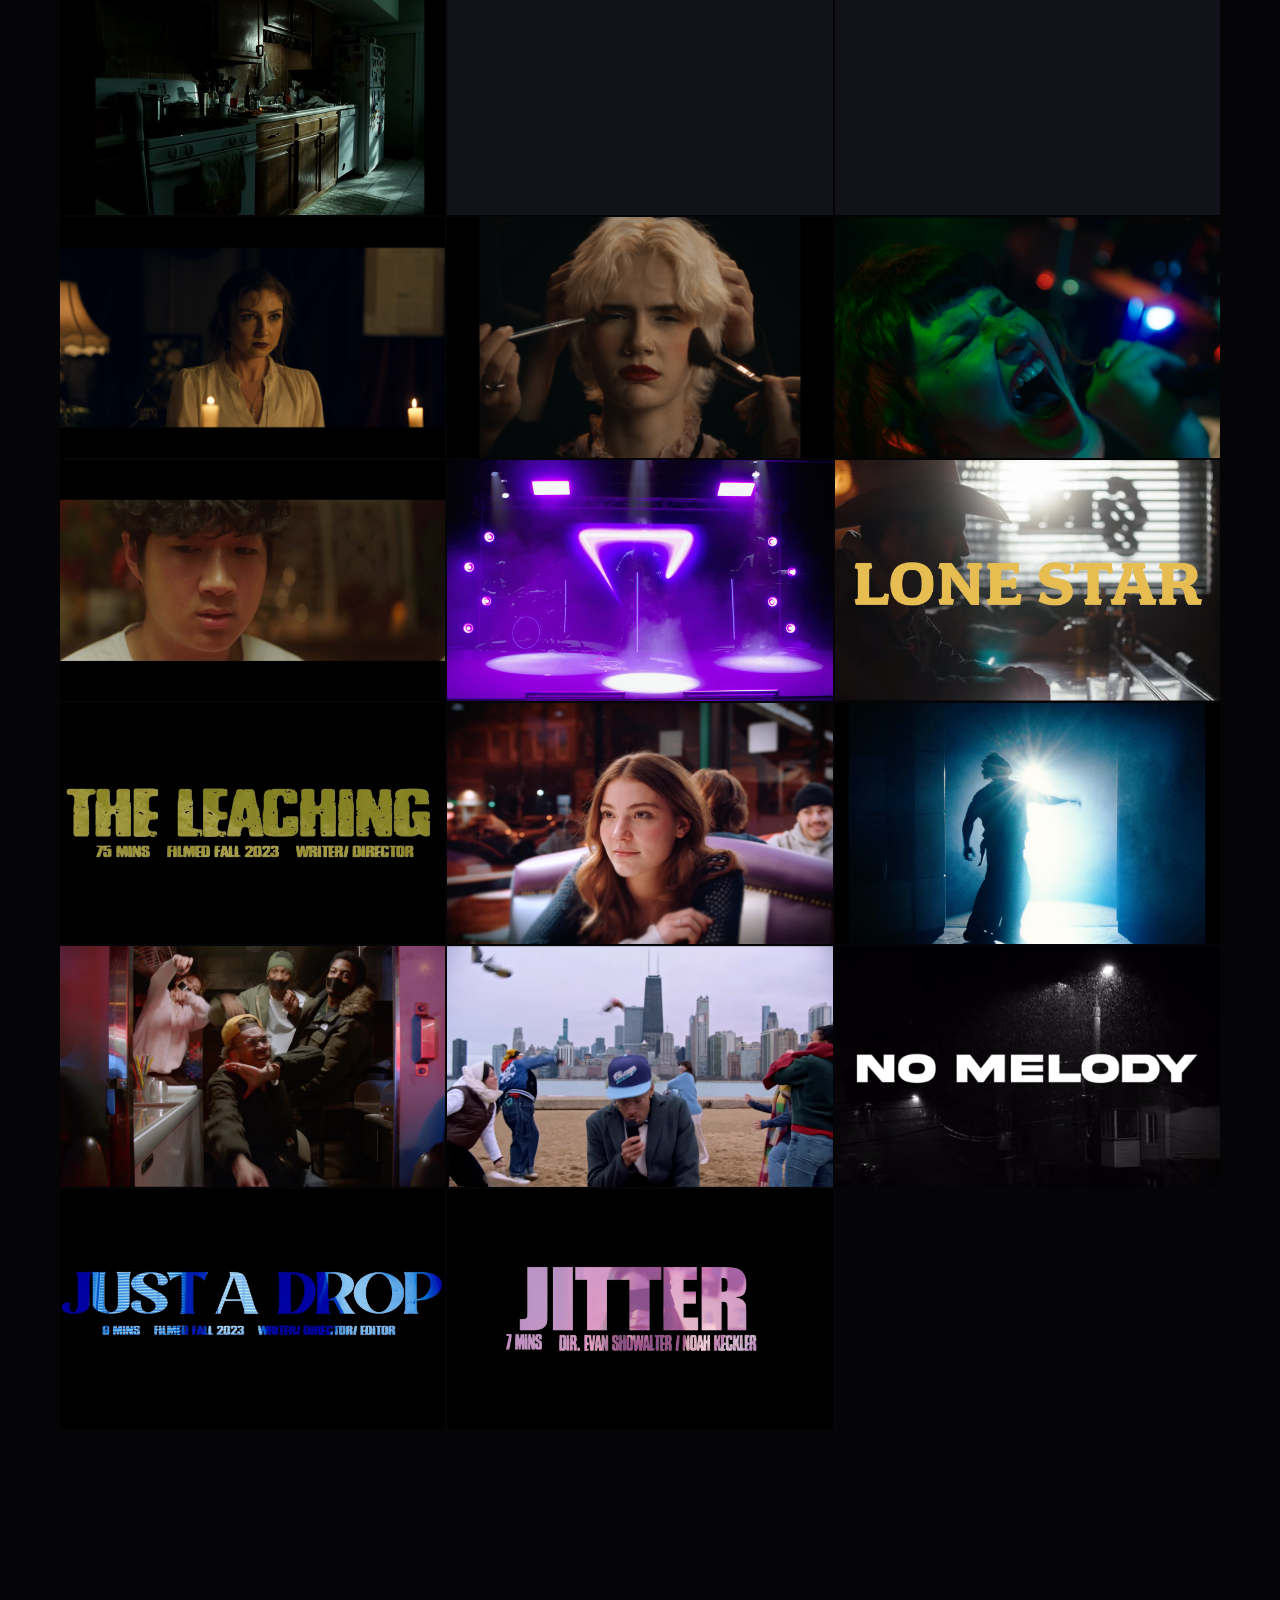
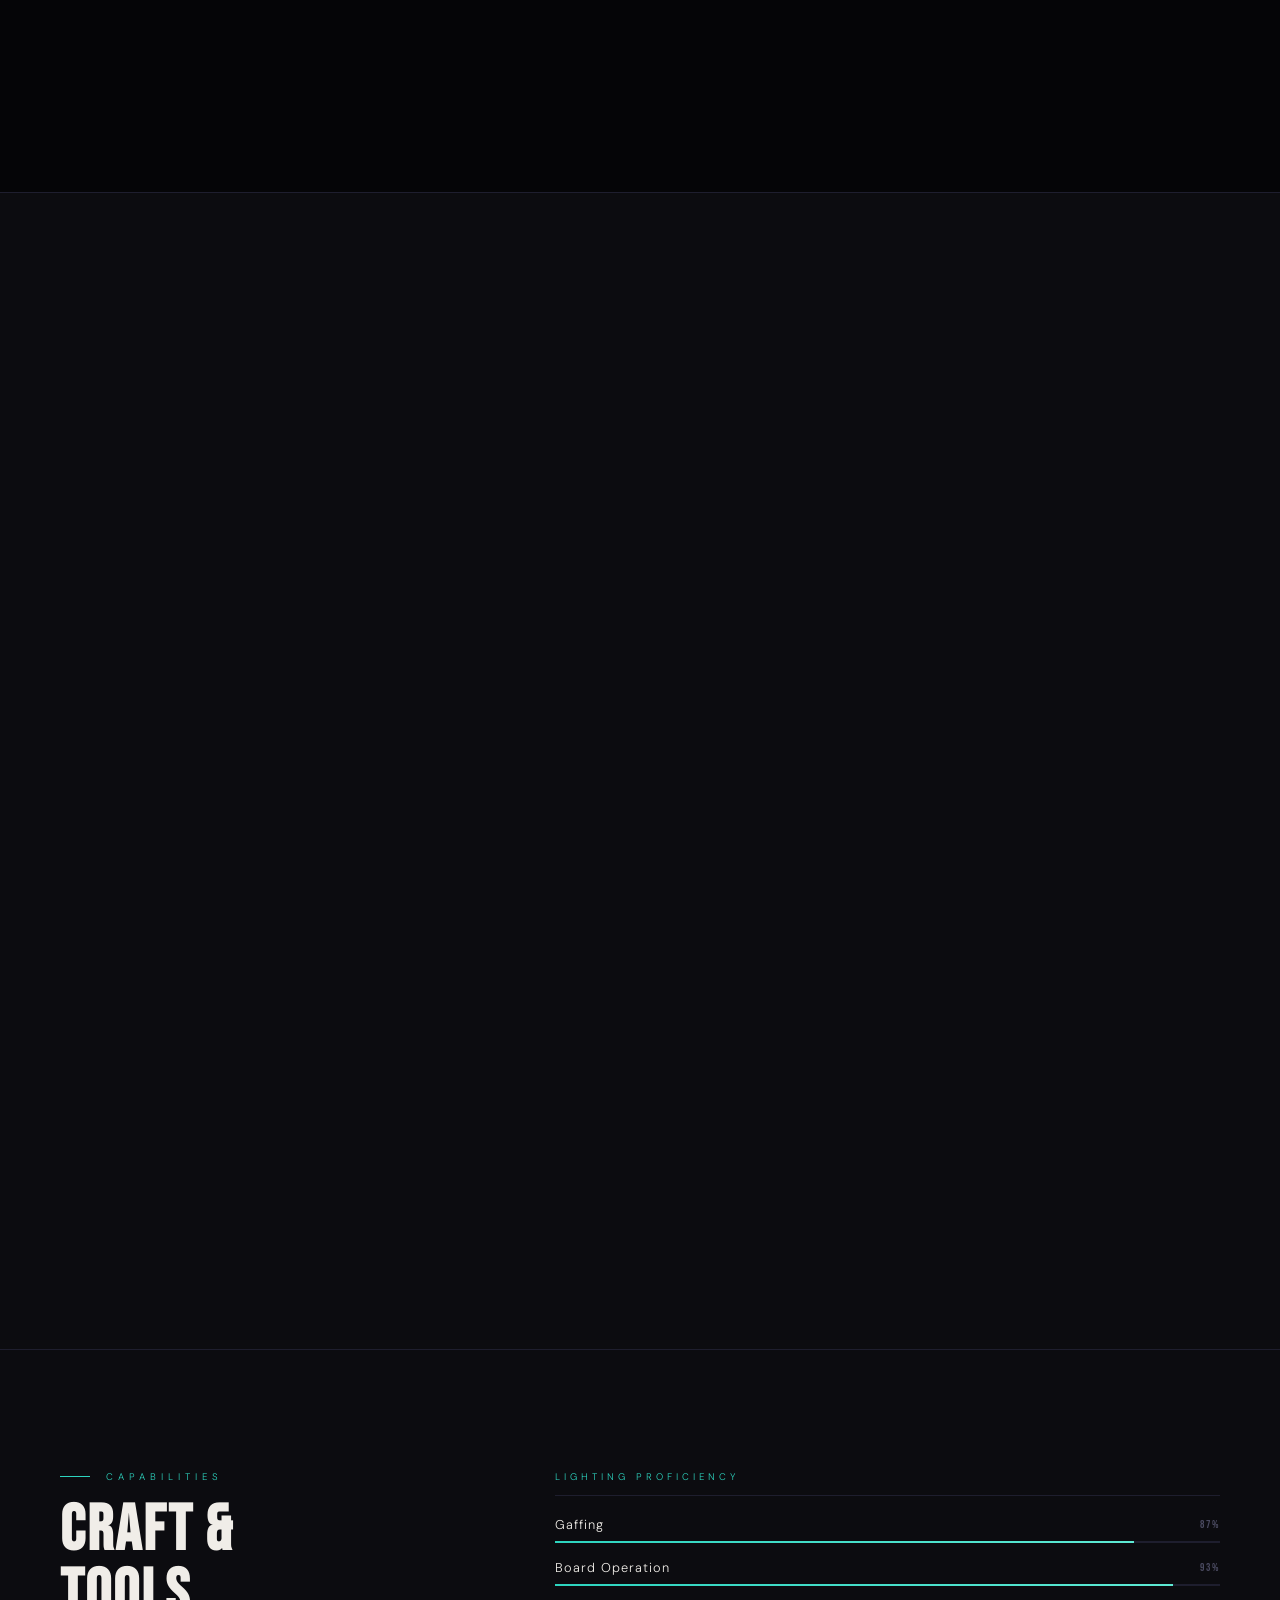
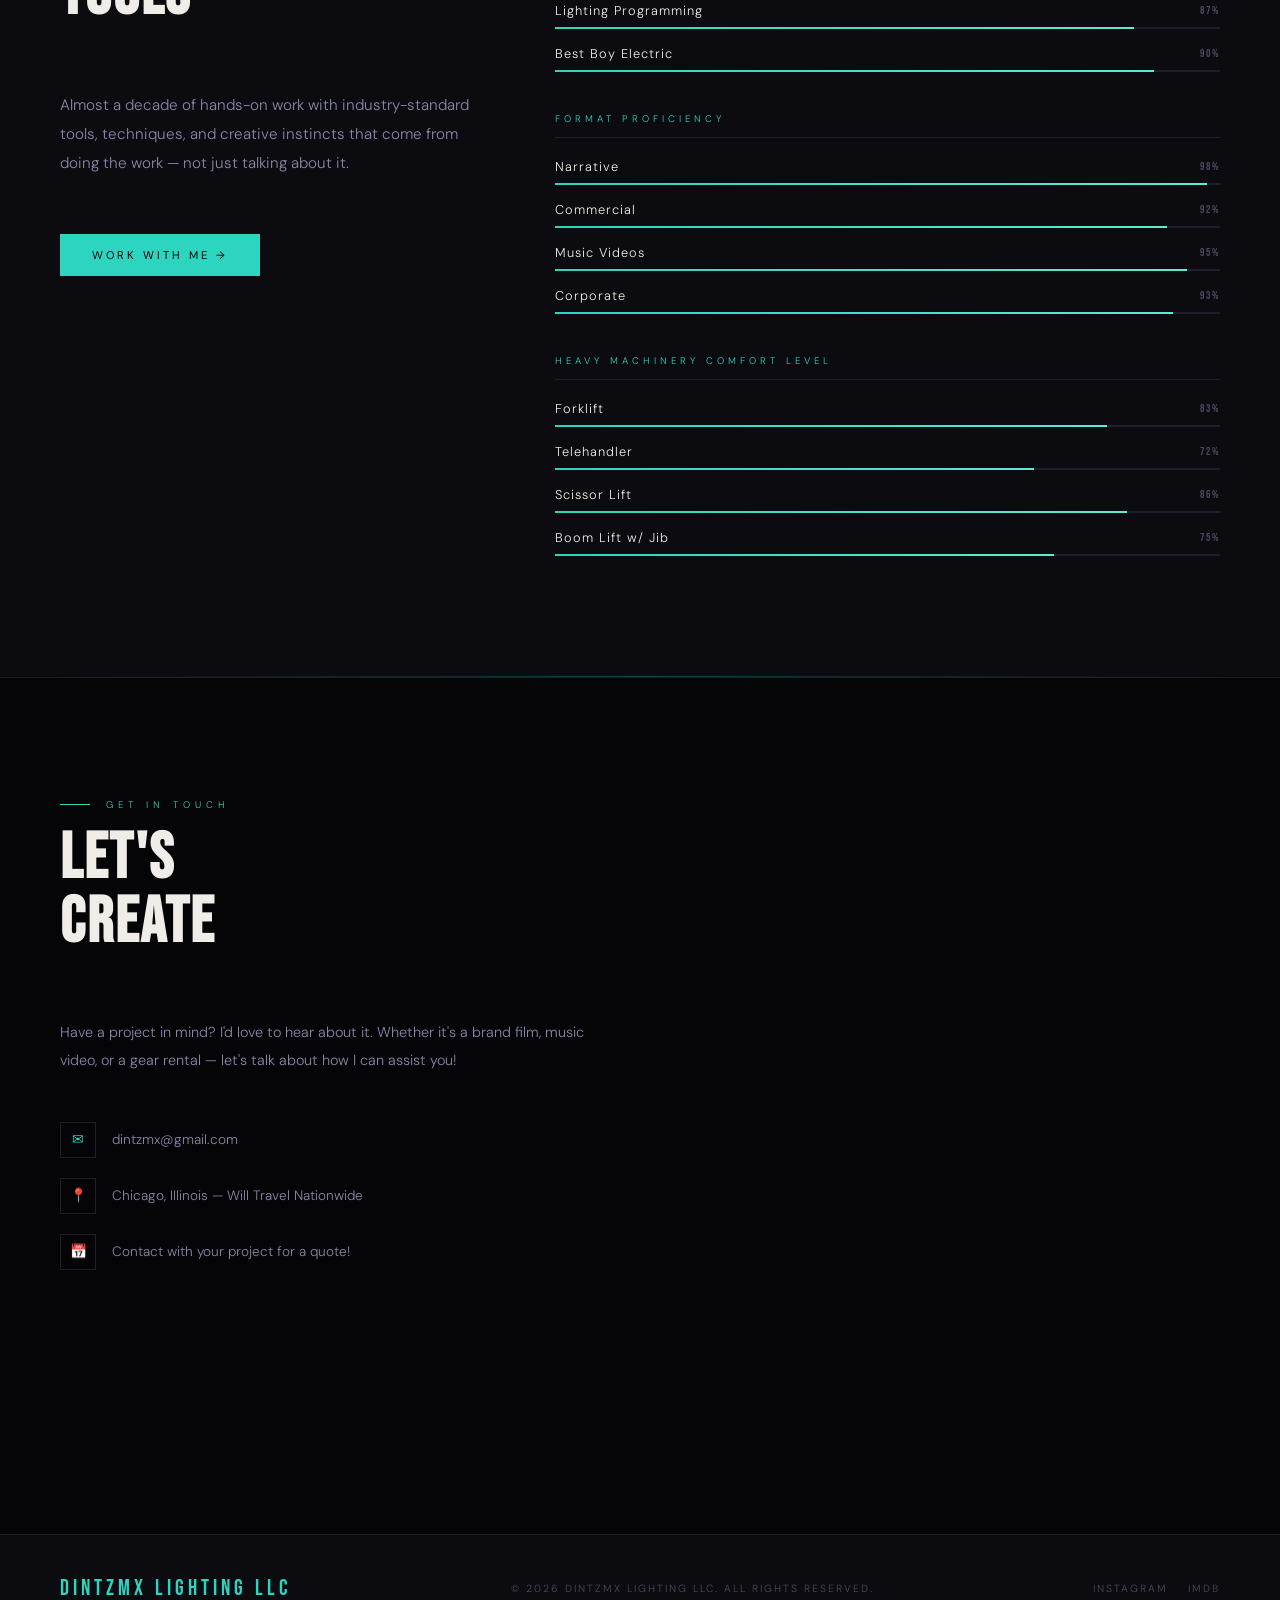
==== commit 30332067: "Update index.html" ====
--- a/index.html
+++ b/index.html
@@ -124,8 +124,8 @@
   <div class="work-grid">
 
     <a href="https://www.instagram.com/p/DZDdVnApQQG/" target="_blank" class="work-item reveal">
-      <div class="work-thumb" style="position:relative;">
-        <img src="assets/Projects/uni-bubble-tea.jpg" alt="Uni Uni Bubble Tea Ad" style="width:100%;height:100%;object-fit:cover;" />
+      <div class="work-thumb" style="position:relative;aspect-ratio:16/9;overflow:hidden;">
+        <img src="assets/uni-bubble-tea.jpg" alt="Uni Uni Bubble Tea Ad" style="width:100%;height:100%;object-fit:cover;" />
         <span style="position:absolute;top:8px;right:8px;background:rgba(0,0,0,0.55);color:#fff;font-size:11px;padding:3px 7px;border-radius:4px;">IG</span>
       </div>
       <div class="work-overlay">
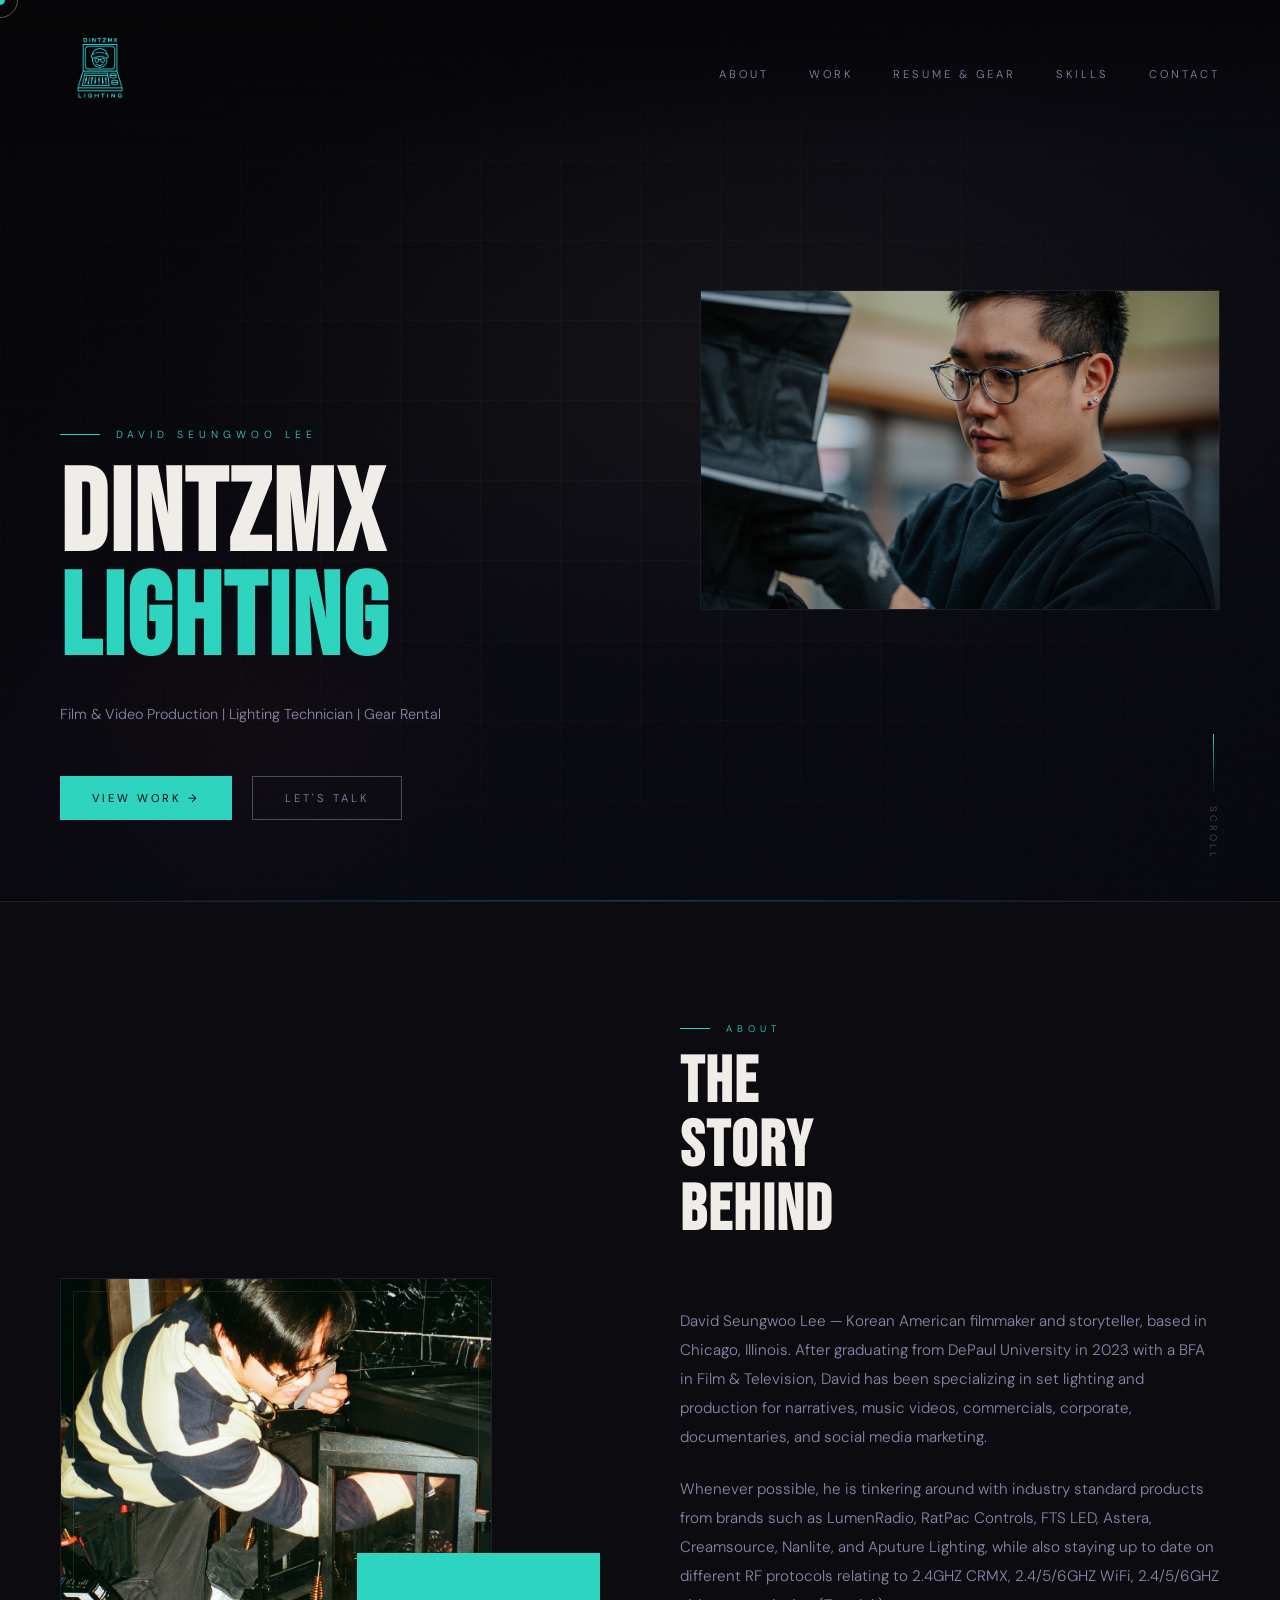
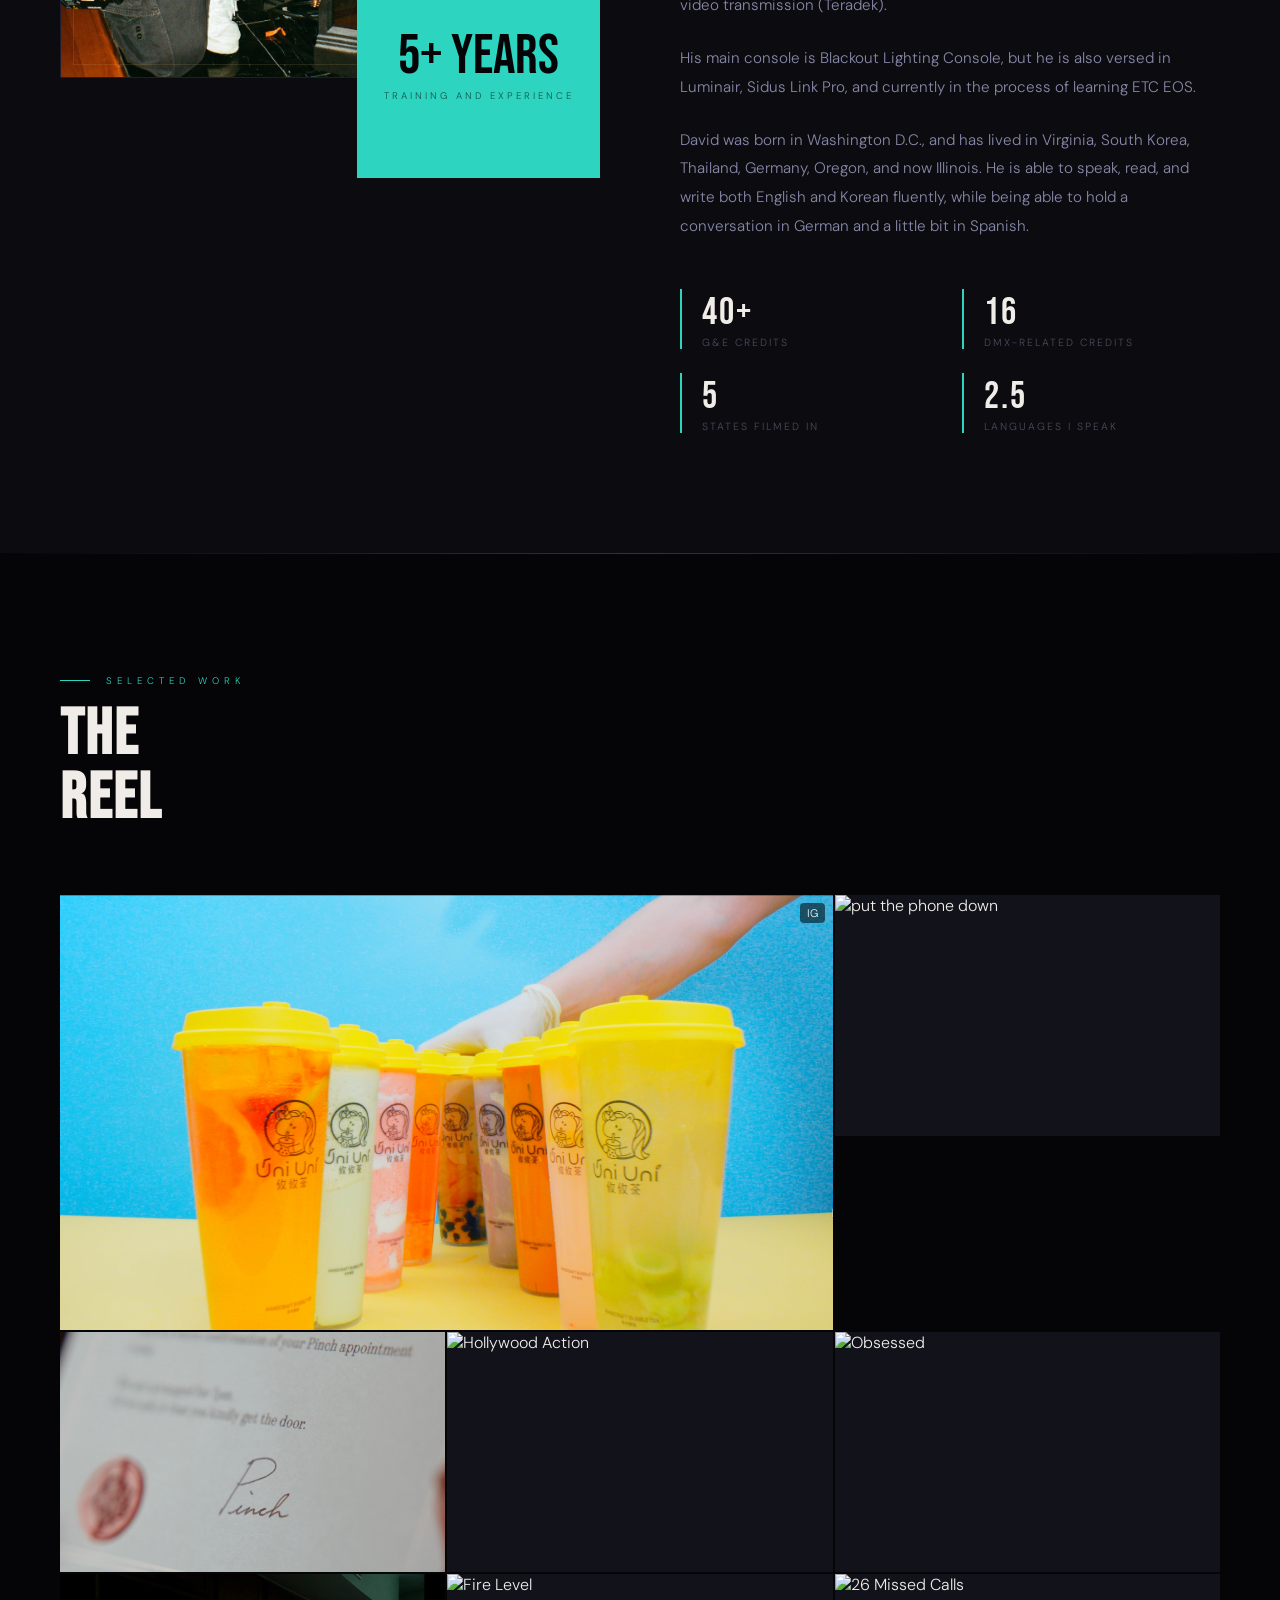
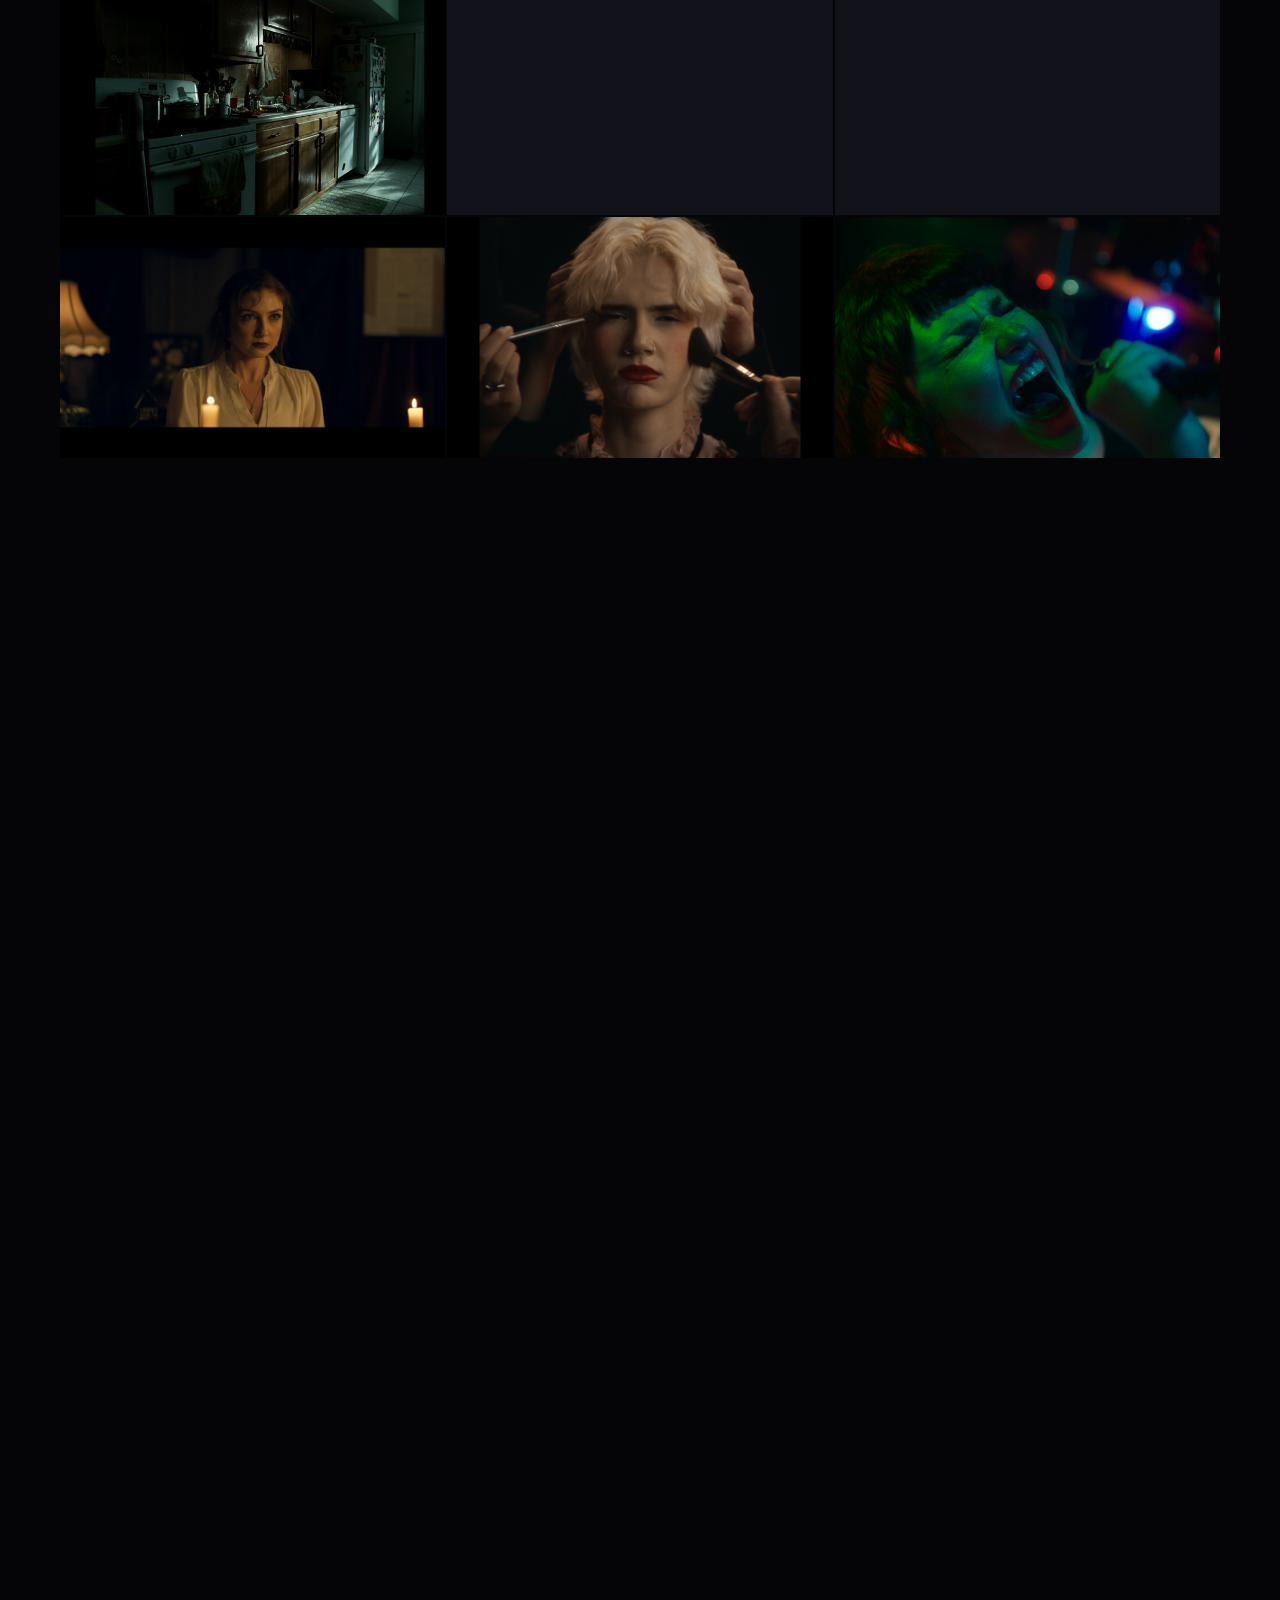
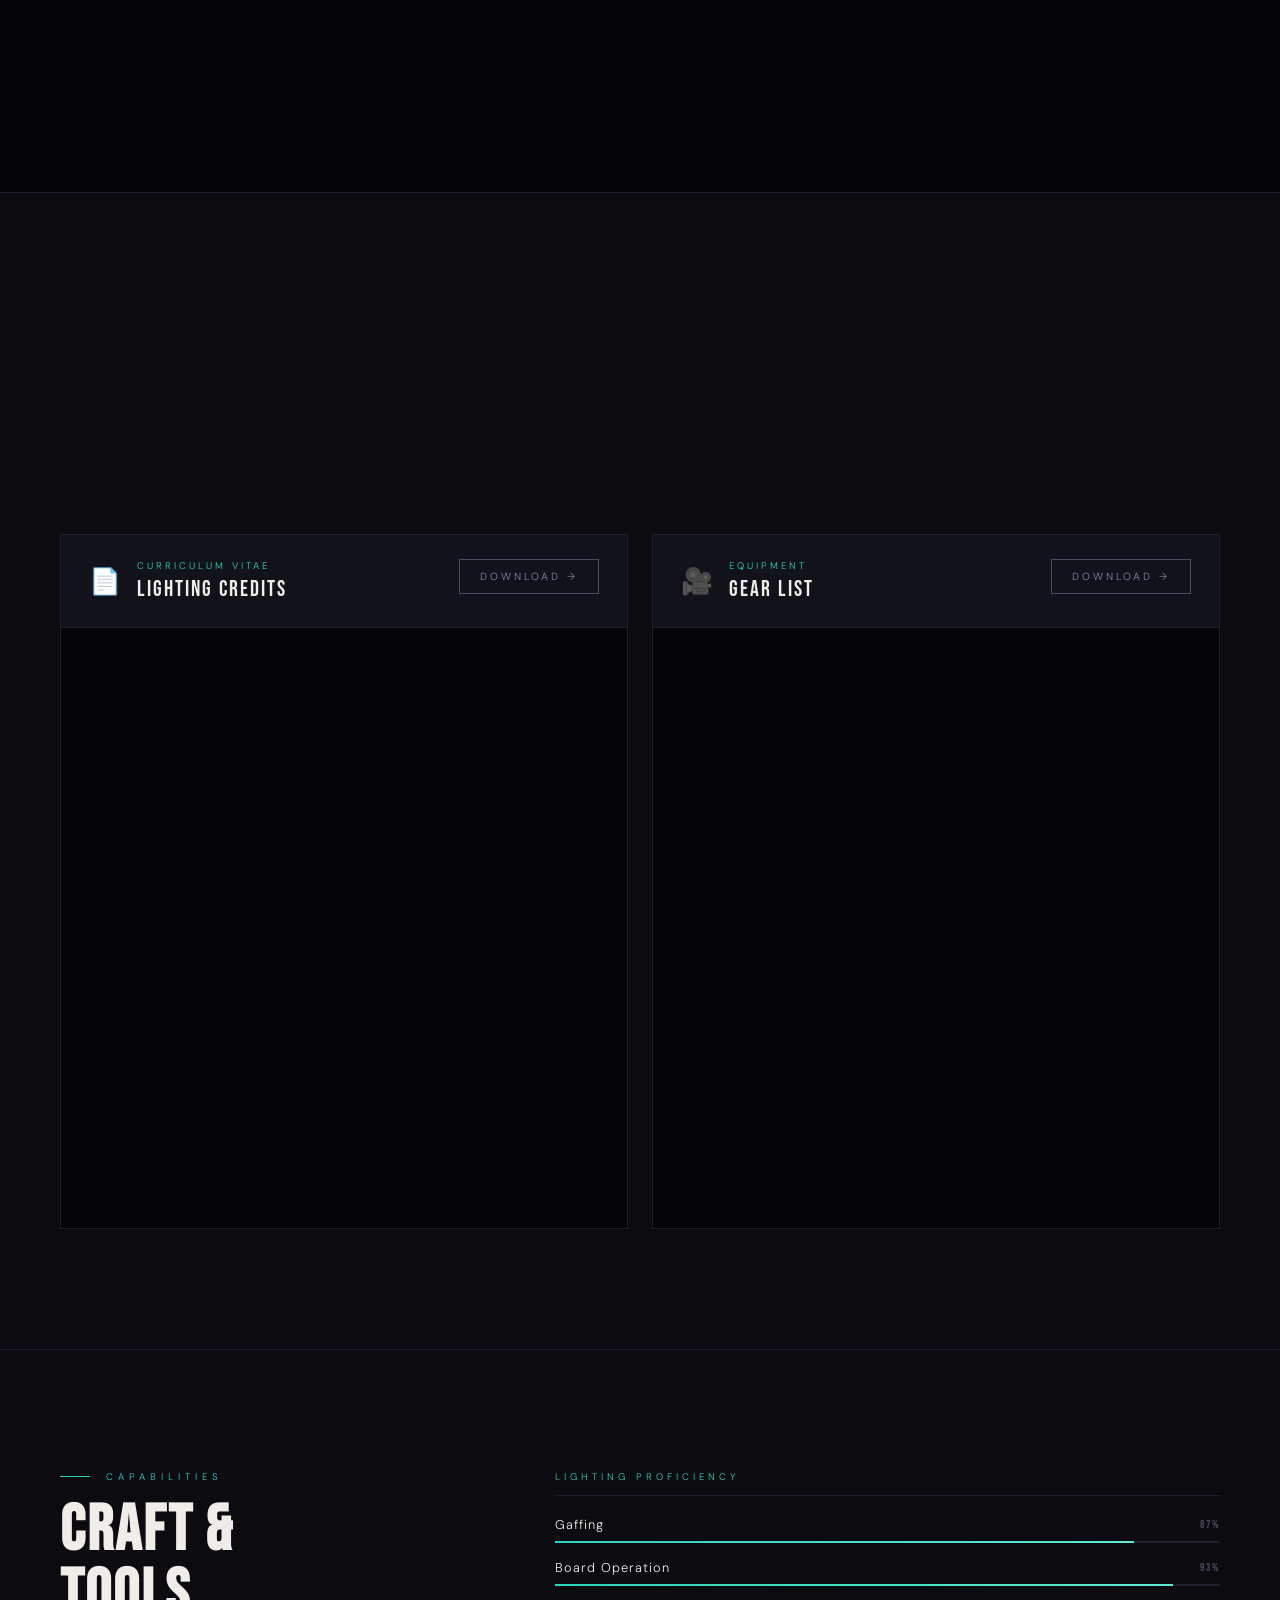
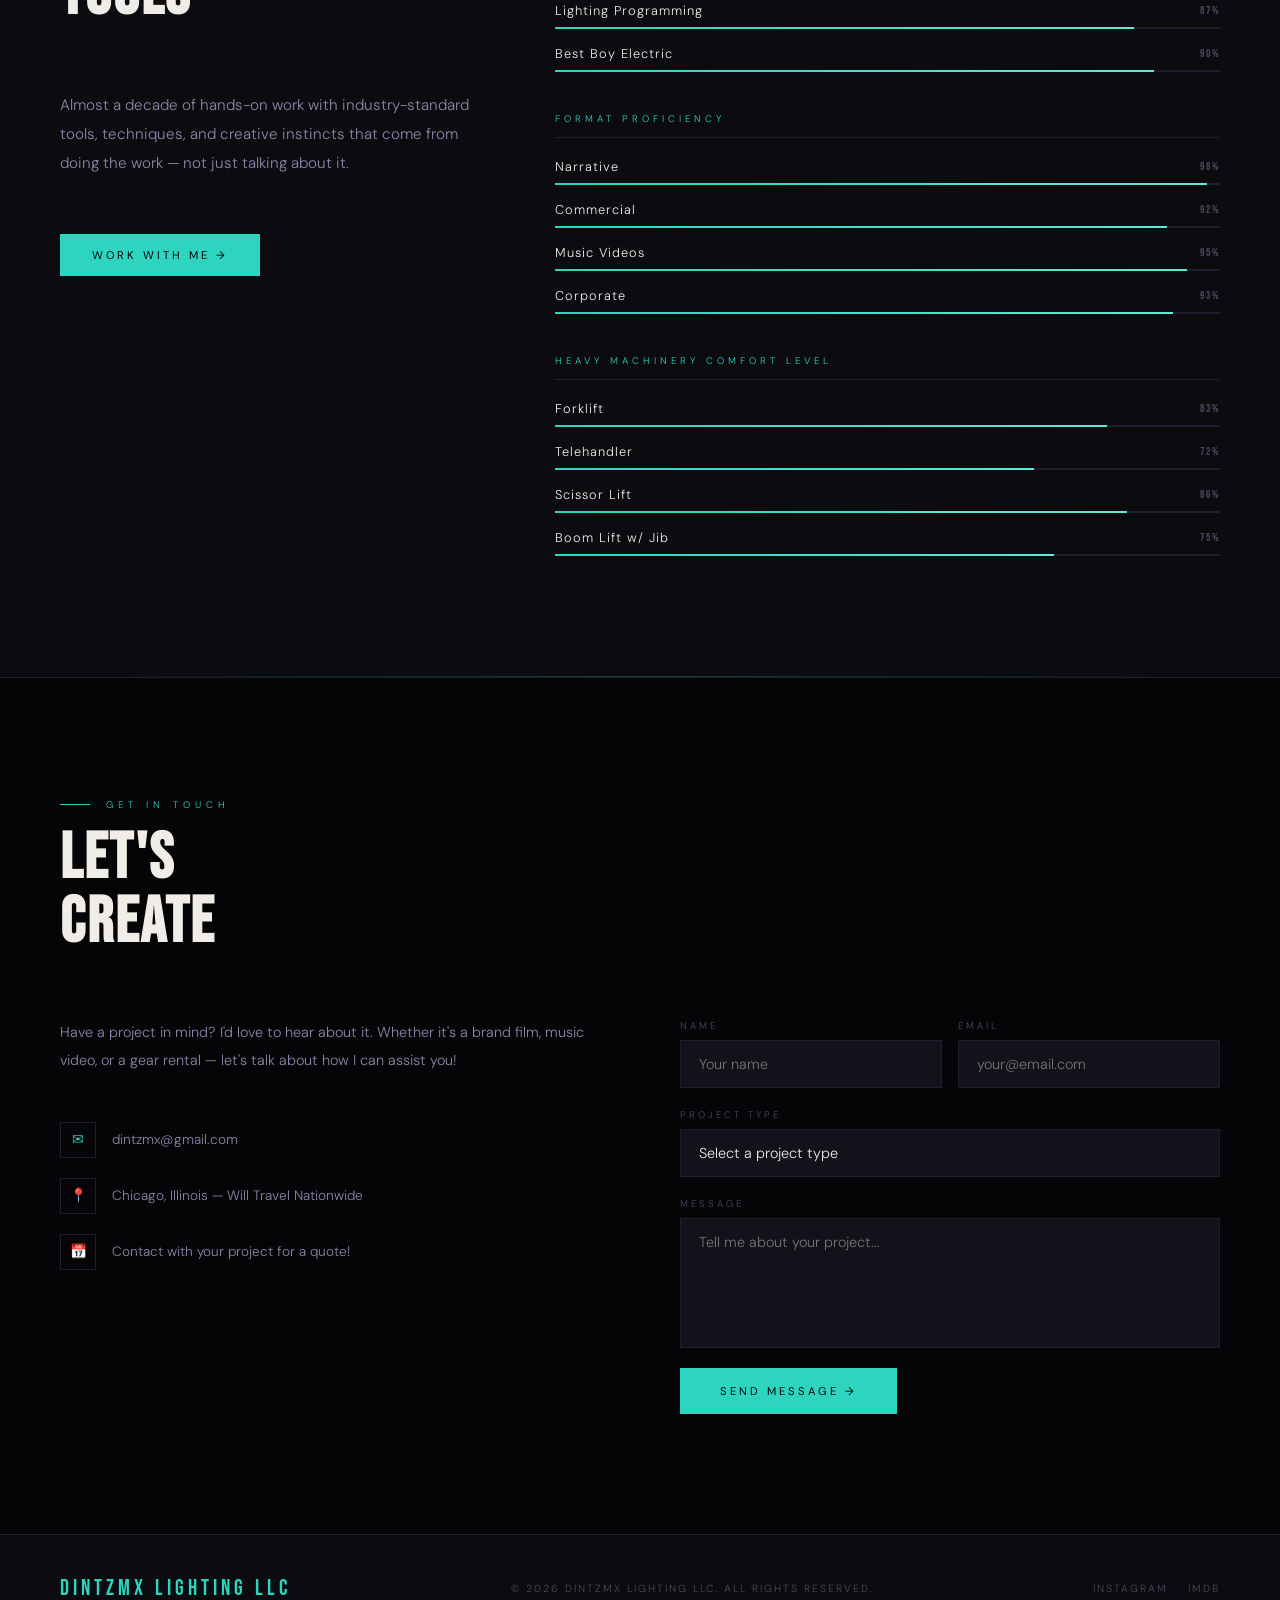
==== commit 23a9d3db: "Update index.html" ====
--- a/index.html
+++ b/index.html
@@ -124,8 +124,8 @@
   <div class="work-grid">
 
     <a href="https://www.instagram.com/p/DZDdVnApQQG/" target="_blank" class="work-item reveal">
-      <div class="work-thumb" style="position:relative;aspect-ratio:16/9;overflow:hidden;">
-        <img src="assets/uni-bubble-tea.jpg" alt="Uni Uni Bubble Tea Ad" style="width:100%;height:100%;object-fit:cover;" />
+      <div class="work-thumb" style="position:relative;">
+        <img src="assets/Projects/uni-bubble-tea.jpg" alt="Uni Uni Bubble Tea Ad" style="width:100%;height:100%;object-fit:cover;" />
         <span style="position:absolute;top:8px;right:8px;background:rgba(0,0,0,0.55);color:#fff;font-size:11px;padding:3px 7px;border-radius:4px;">IG</span>
       </div>
       <div class="work-overlay">
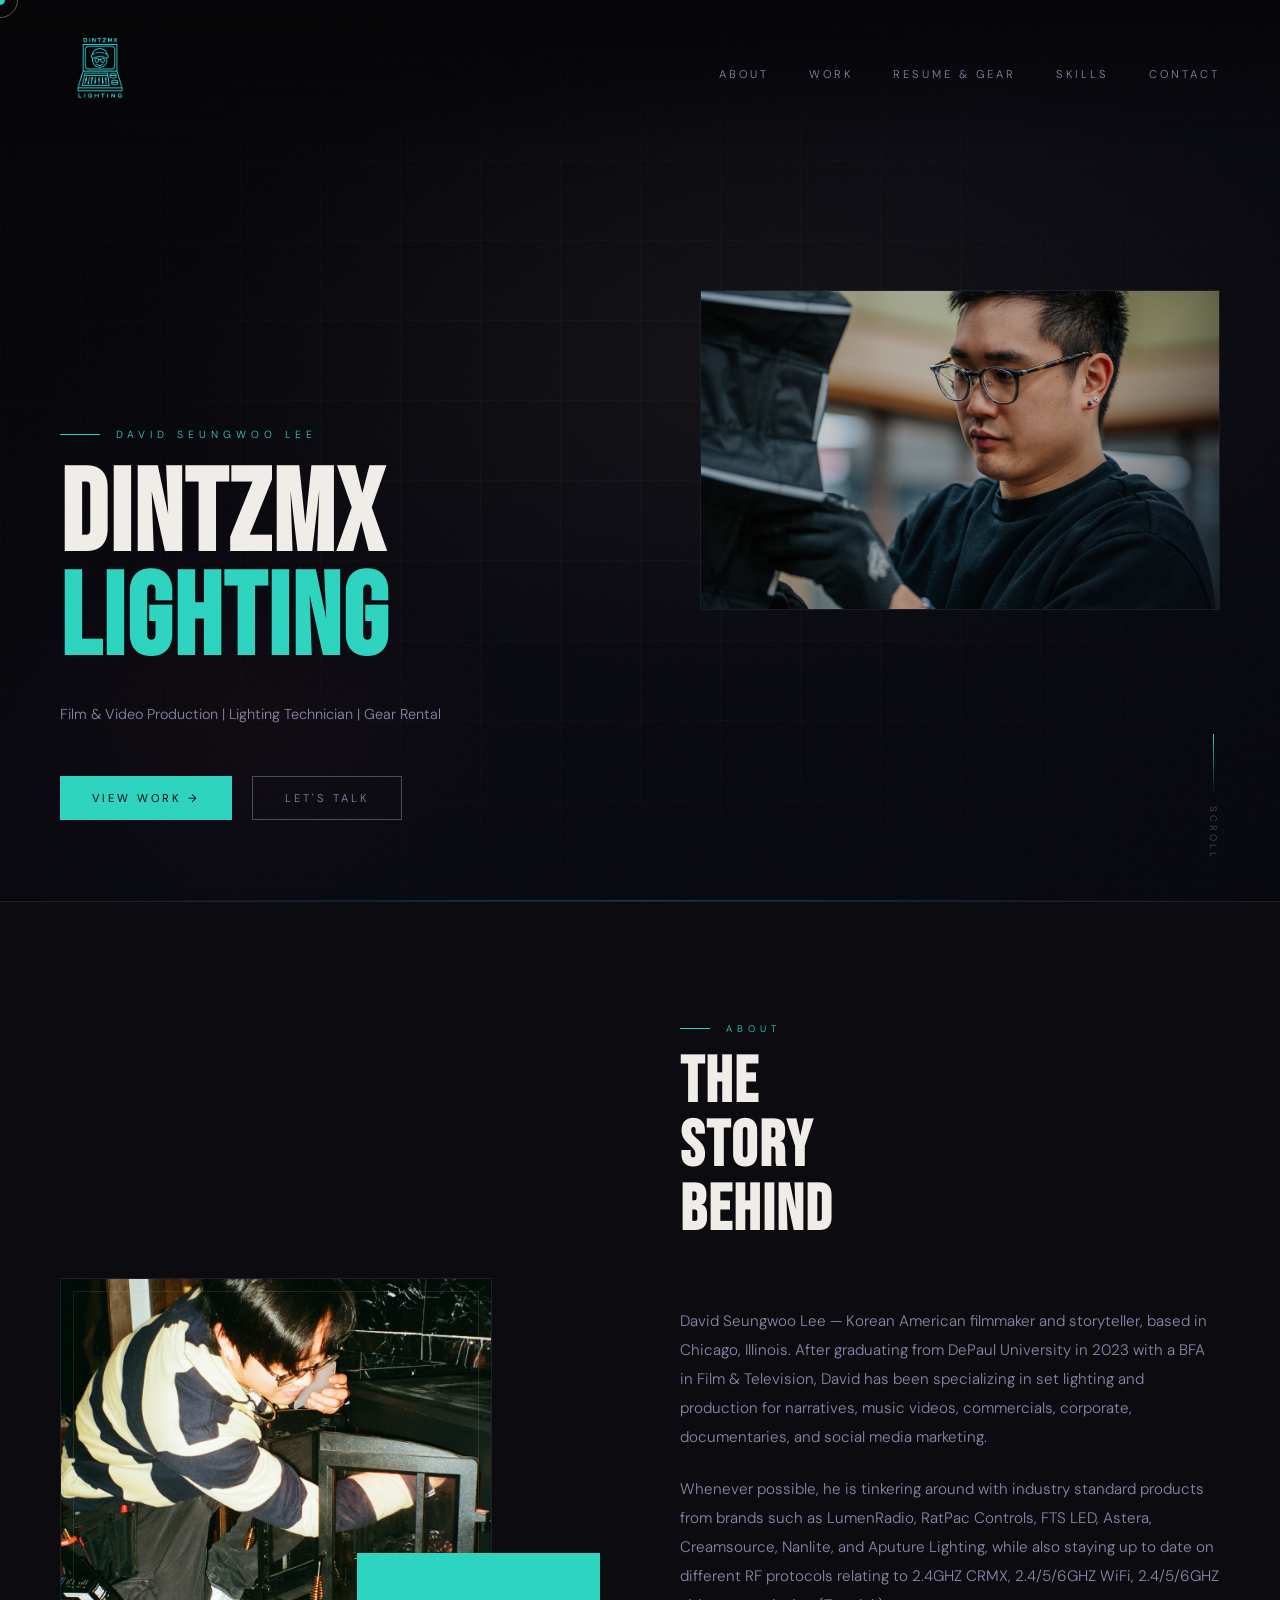
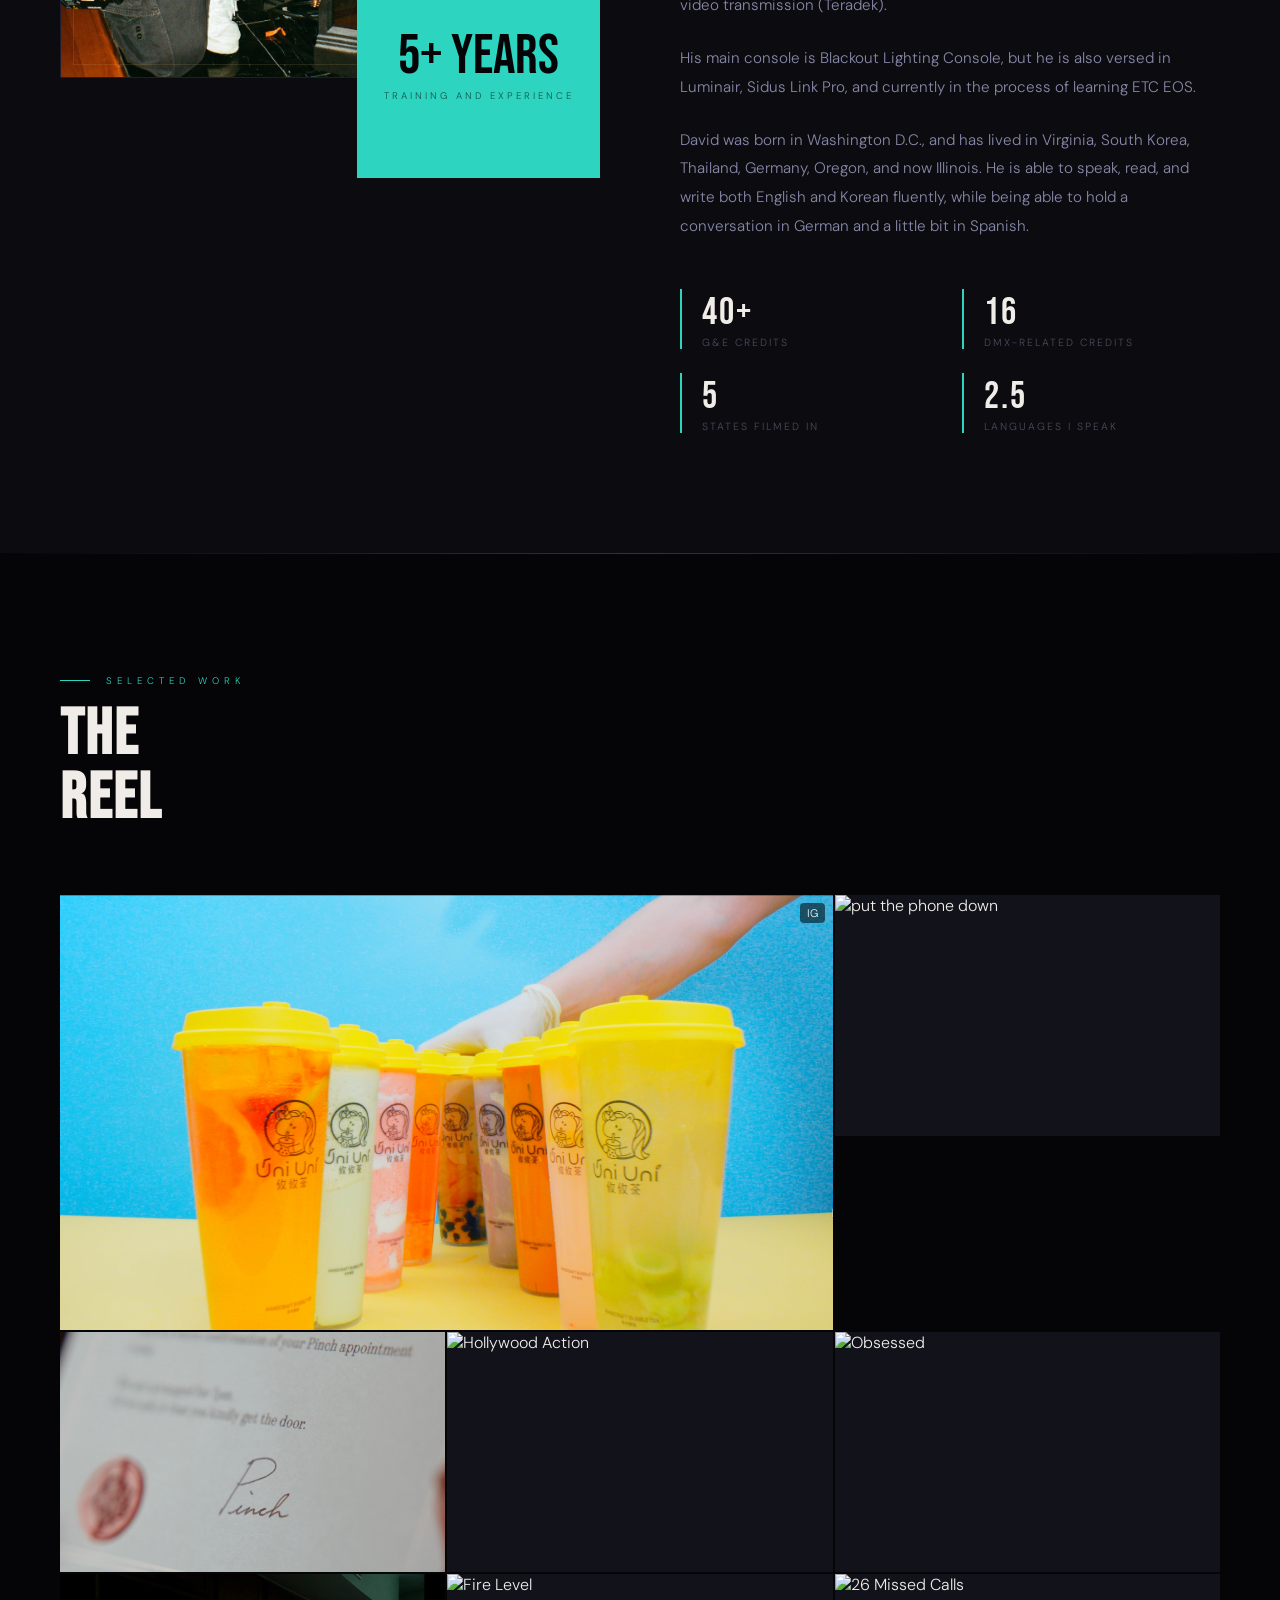
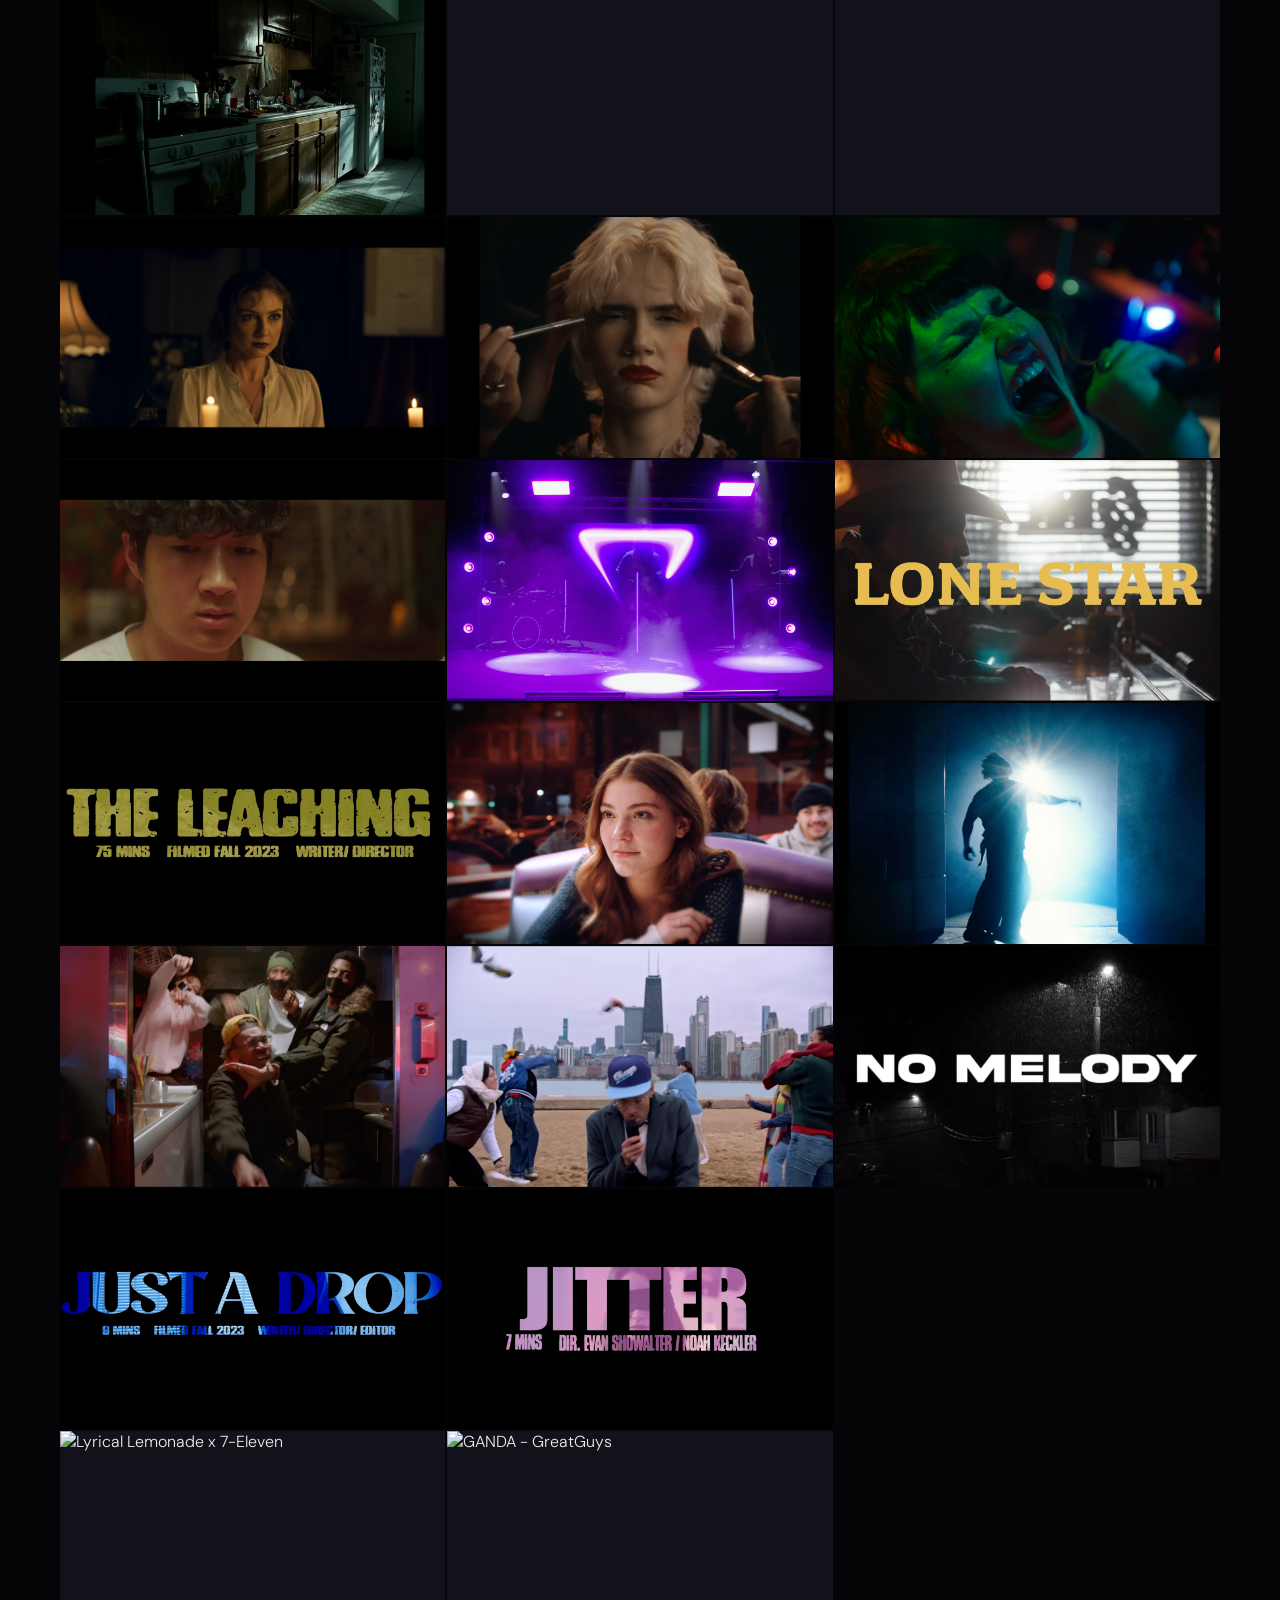
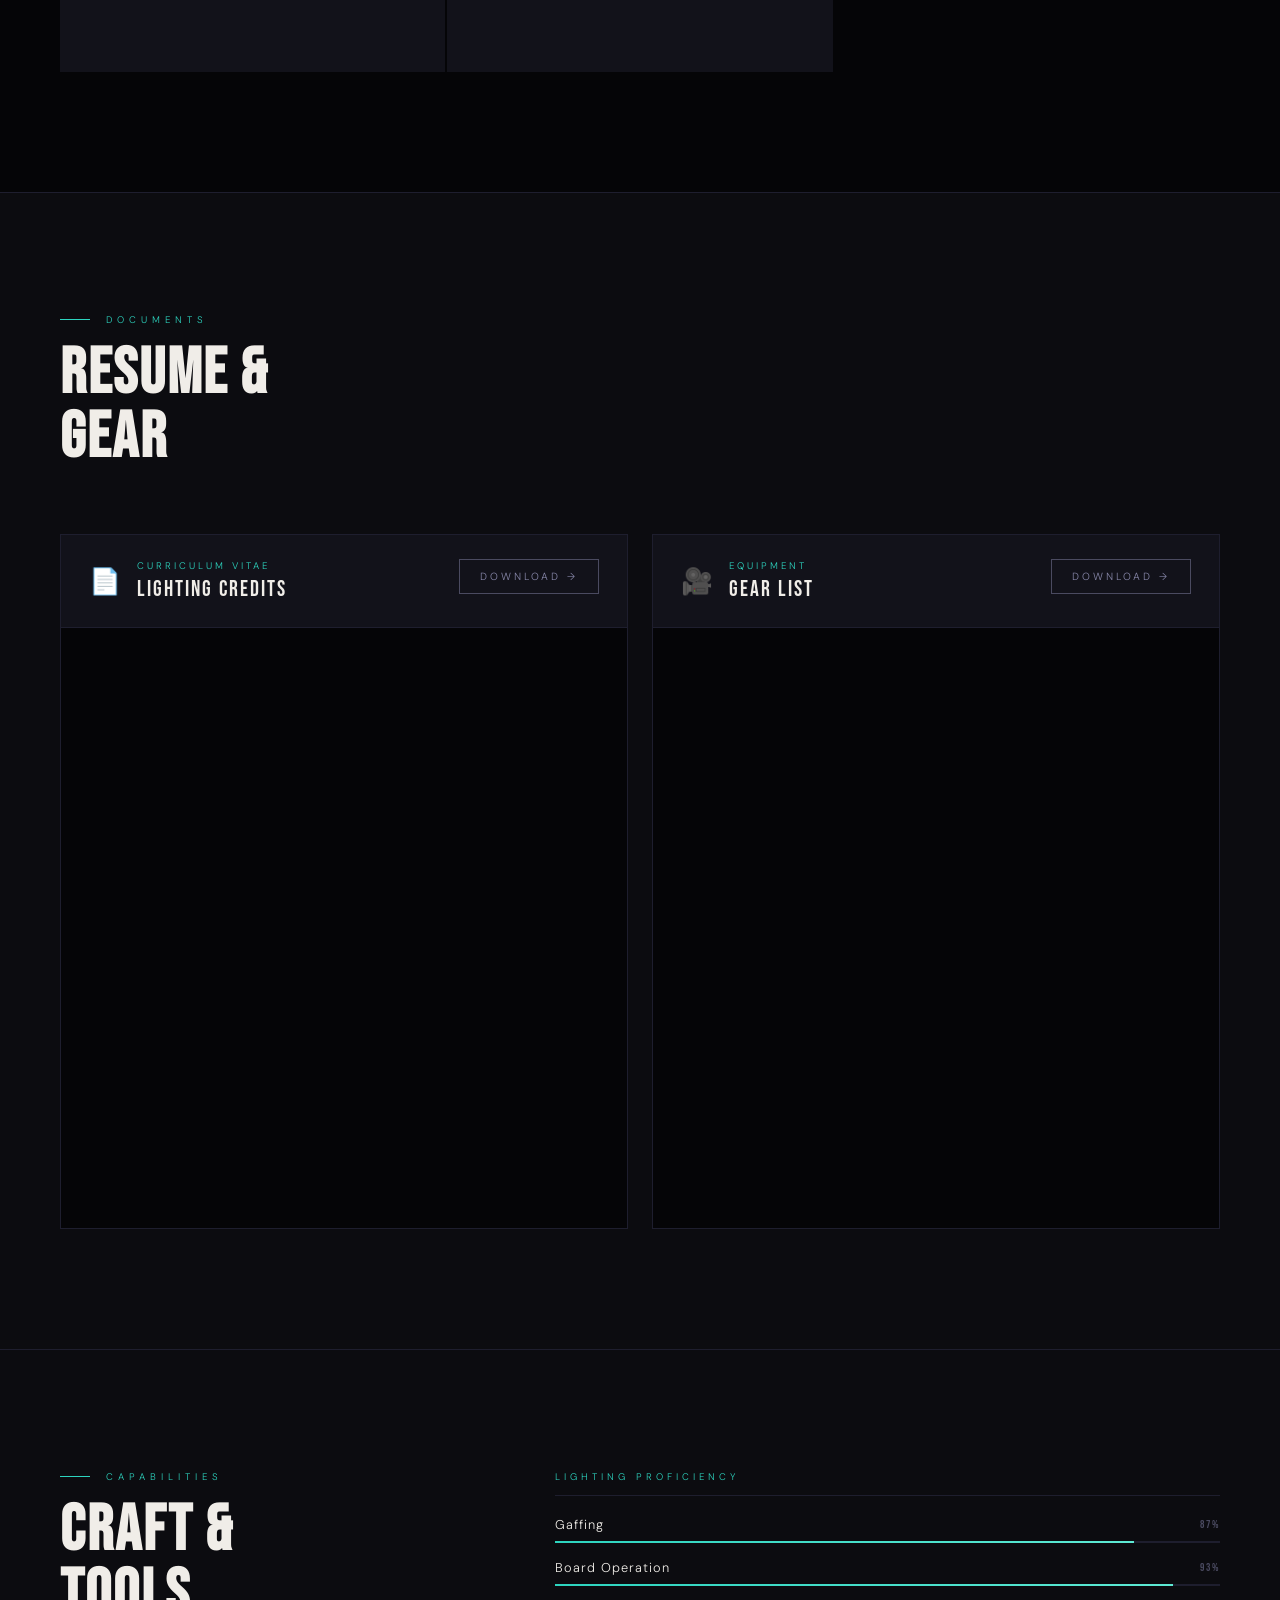
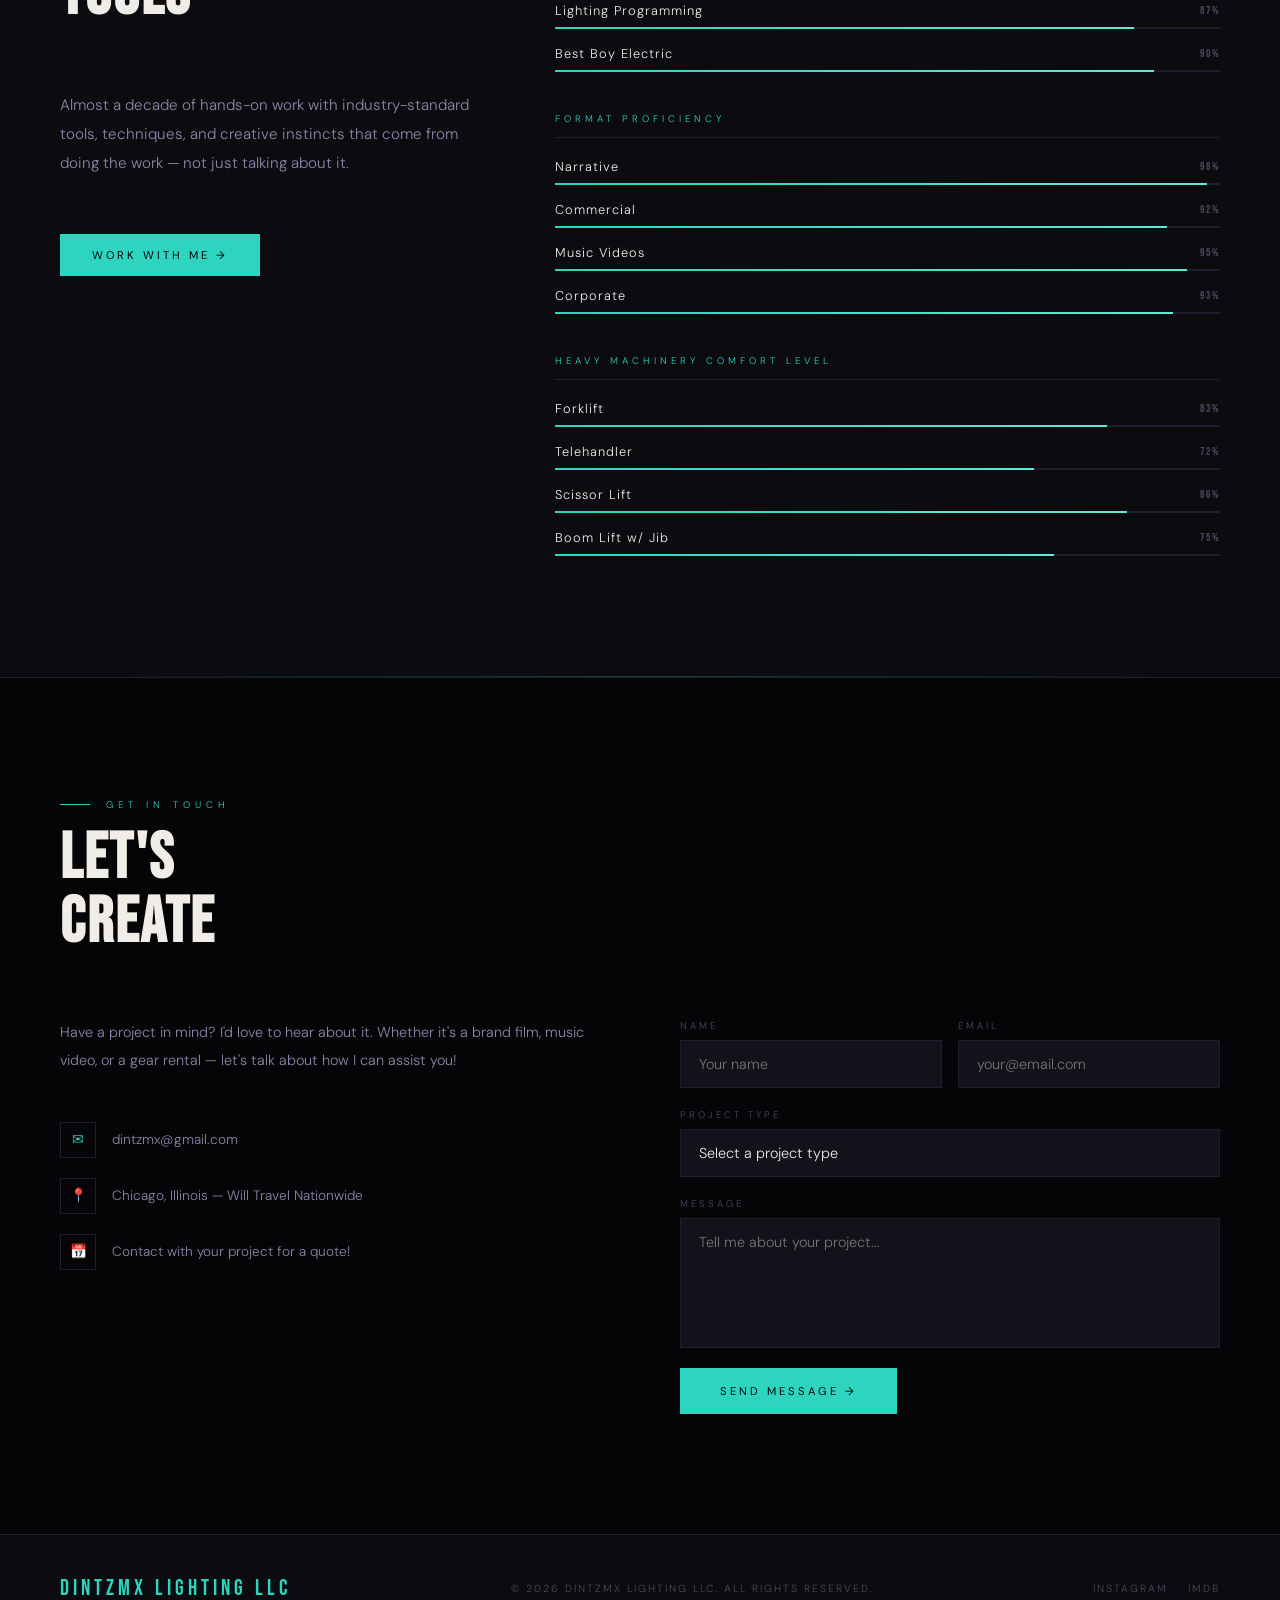
==== commit a4a22f52: "Update index.html" ====
--- a/index.html
+++ b/index.html
@@ -124,7 +124,7 @@
   <div class="work-grid">
 
     <a href="https://www.instagram.com/p/DZDdVnApQQG/" target="_blank" class="work-item reveal">
-      <div class="work-thumb" style="position:relative;">
+      <div class="work-thumb" style="position:relative;aspect-ratio:16/9;overflow:hidden;">
         <img src="assets/Projects/uni-bubble-tea.jpg" alt="Uni Uni Bubble Tea Ad" style="width:100%;height:100%;object-fit:cover;" />
         <span style="position:absolute;top:8px;right:8px;background:rgba(0,0,0,0.55);color:#fff;font-size:11px;padding:3px 7px;border-radius:4px;">IG</span>
       </div>
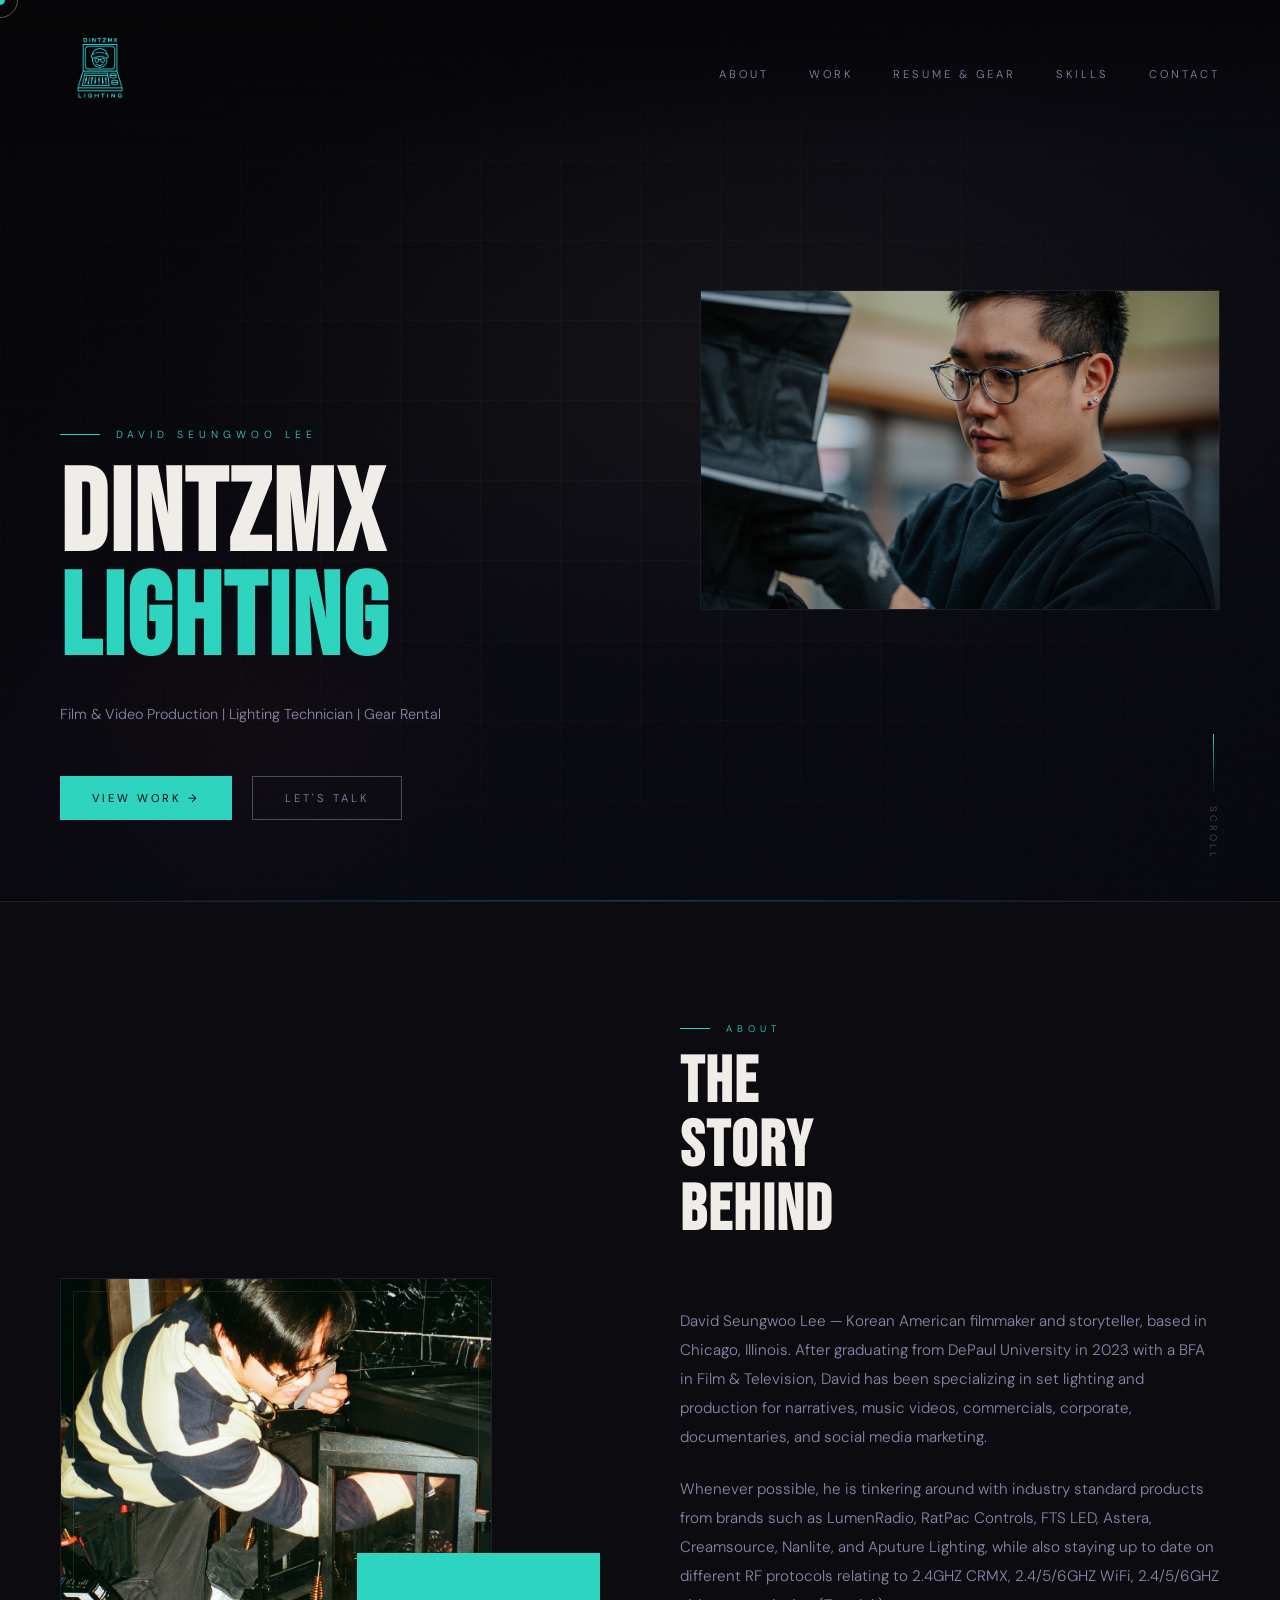
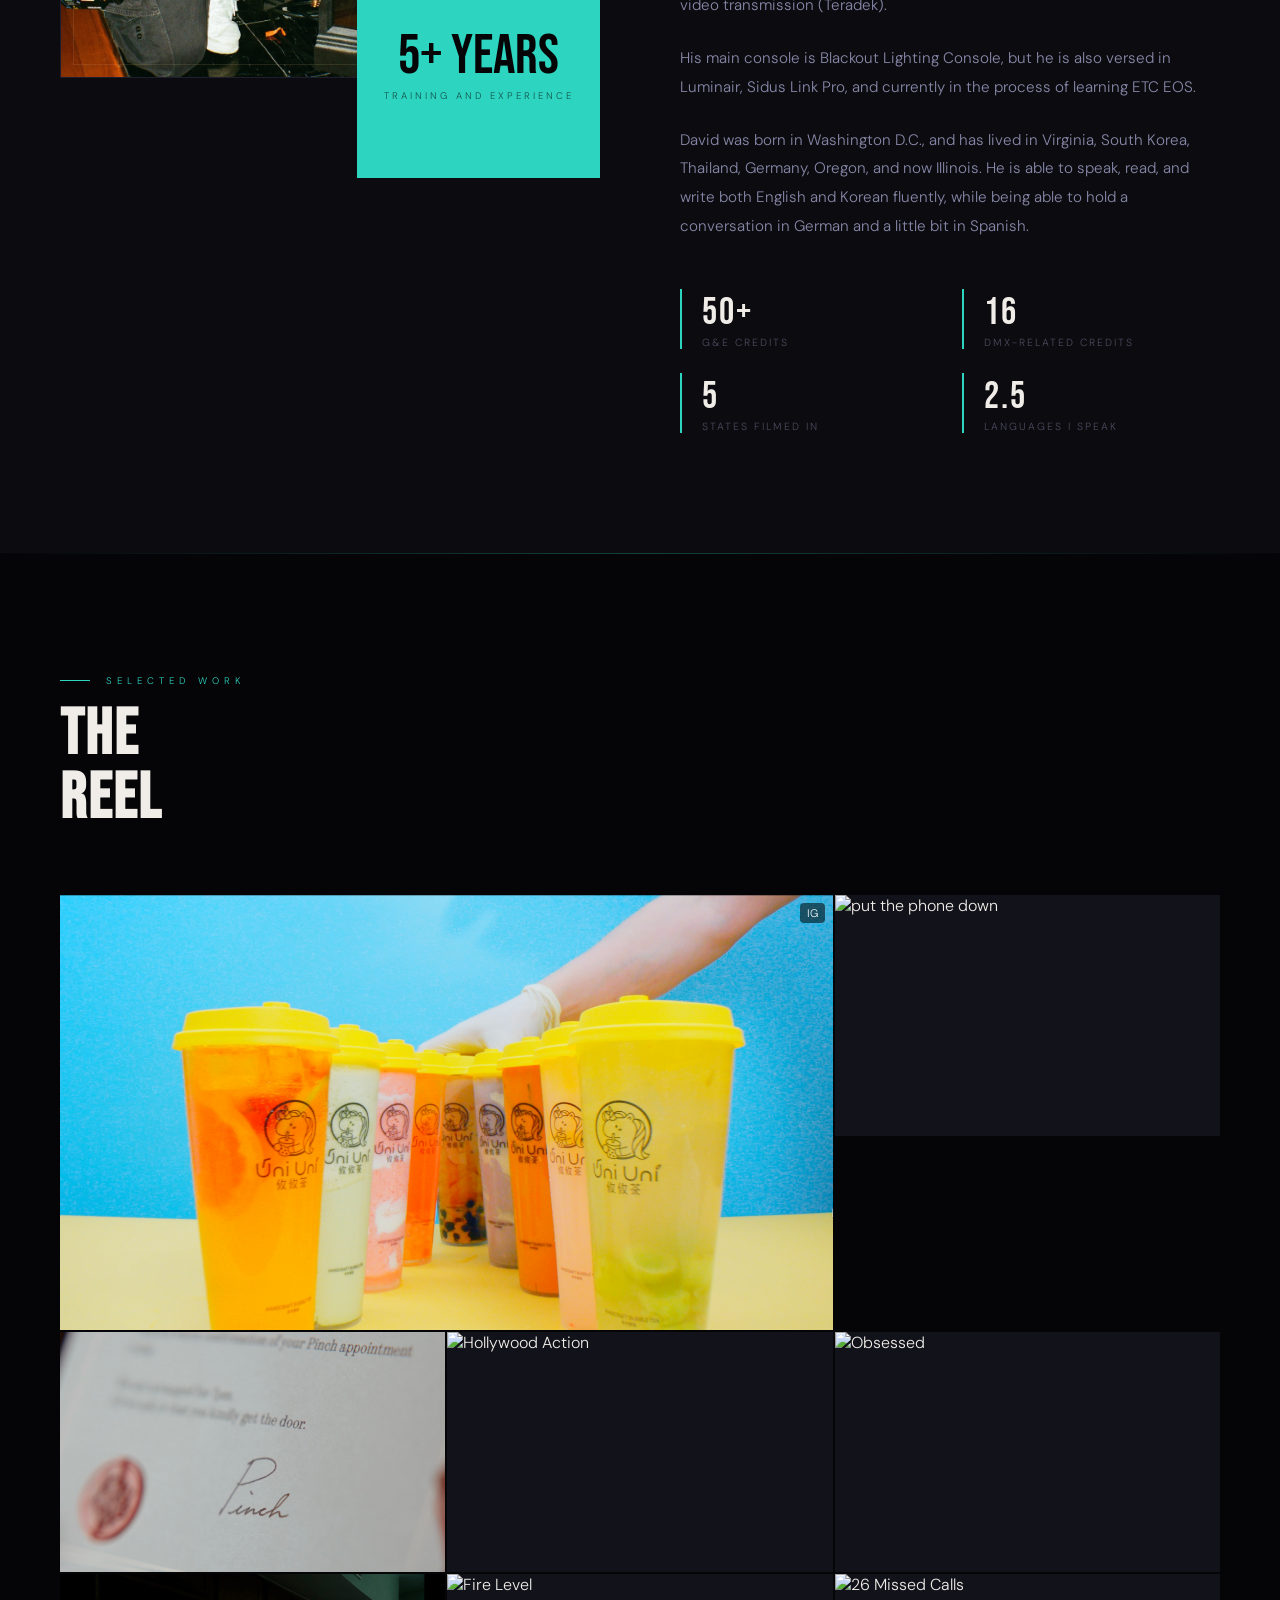
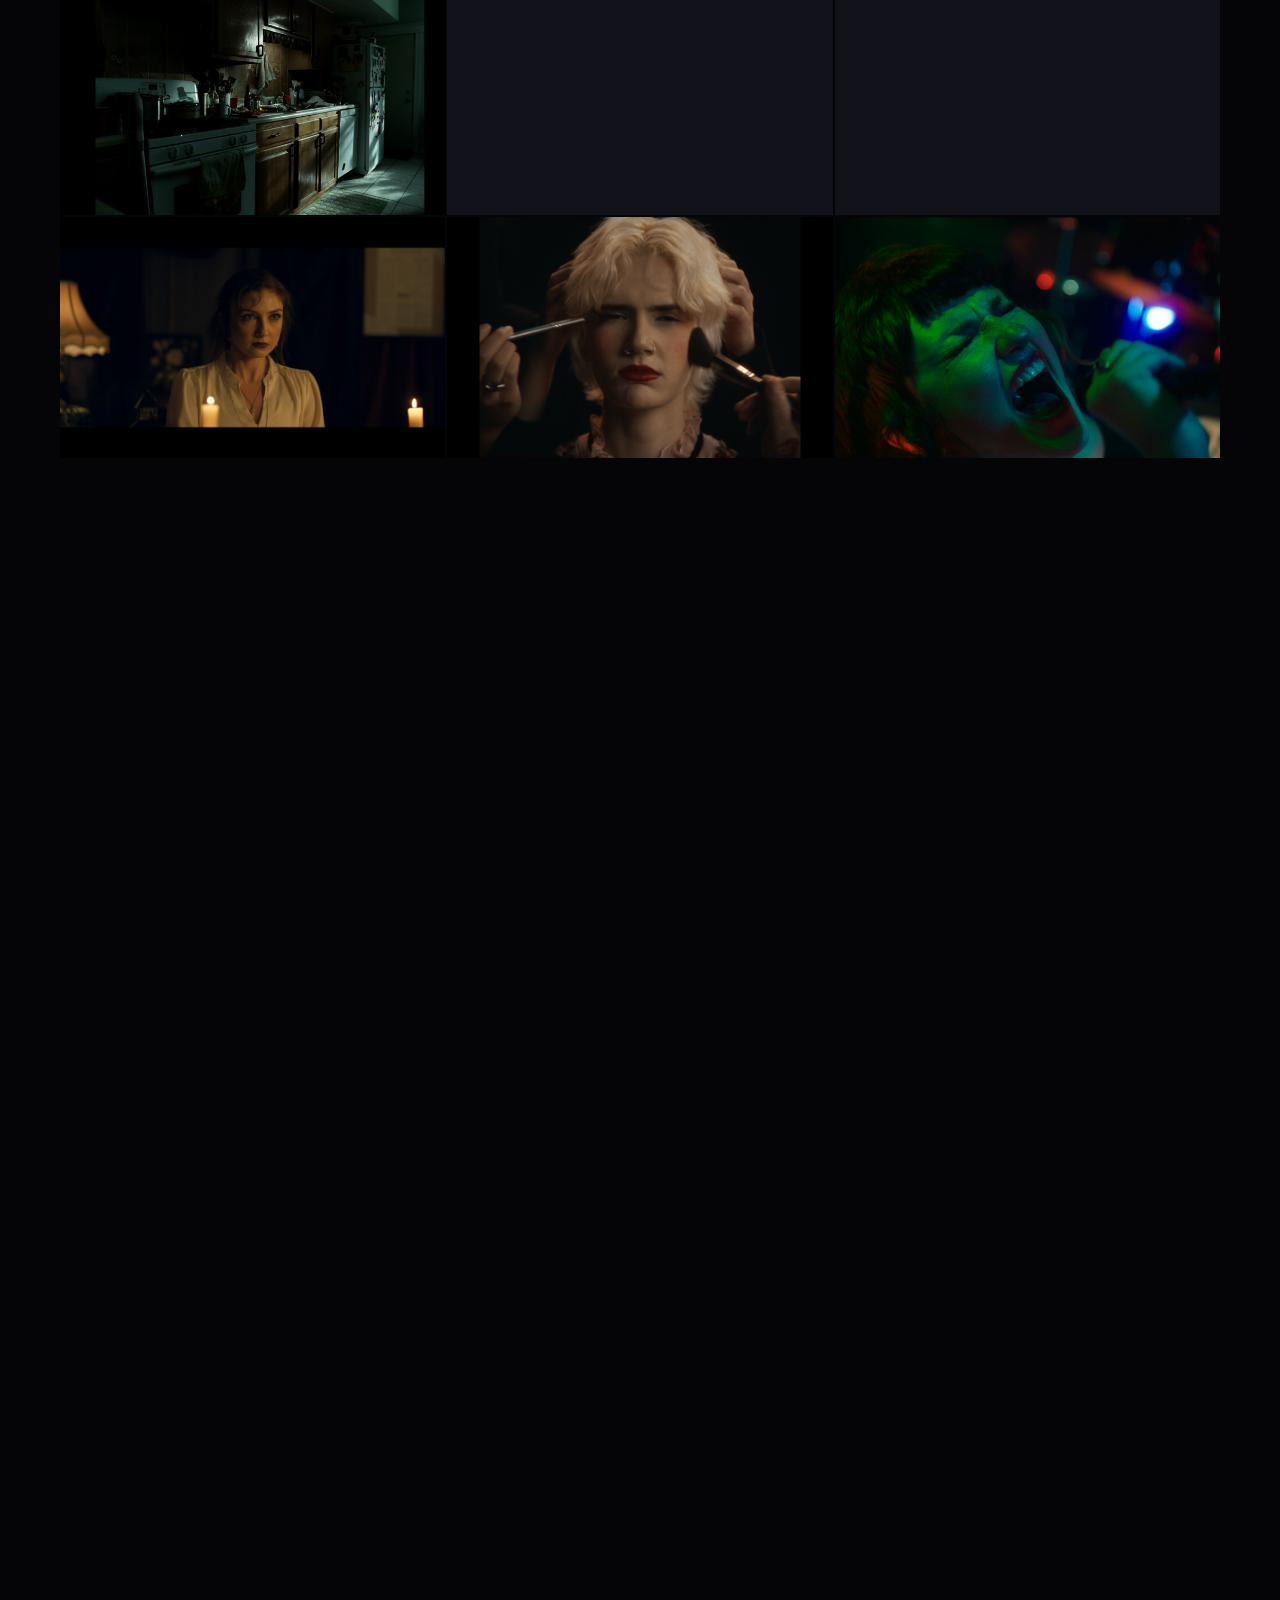
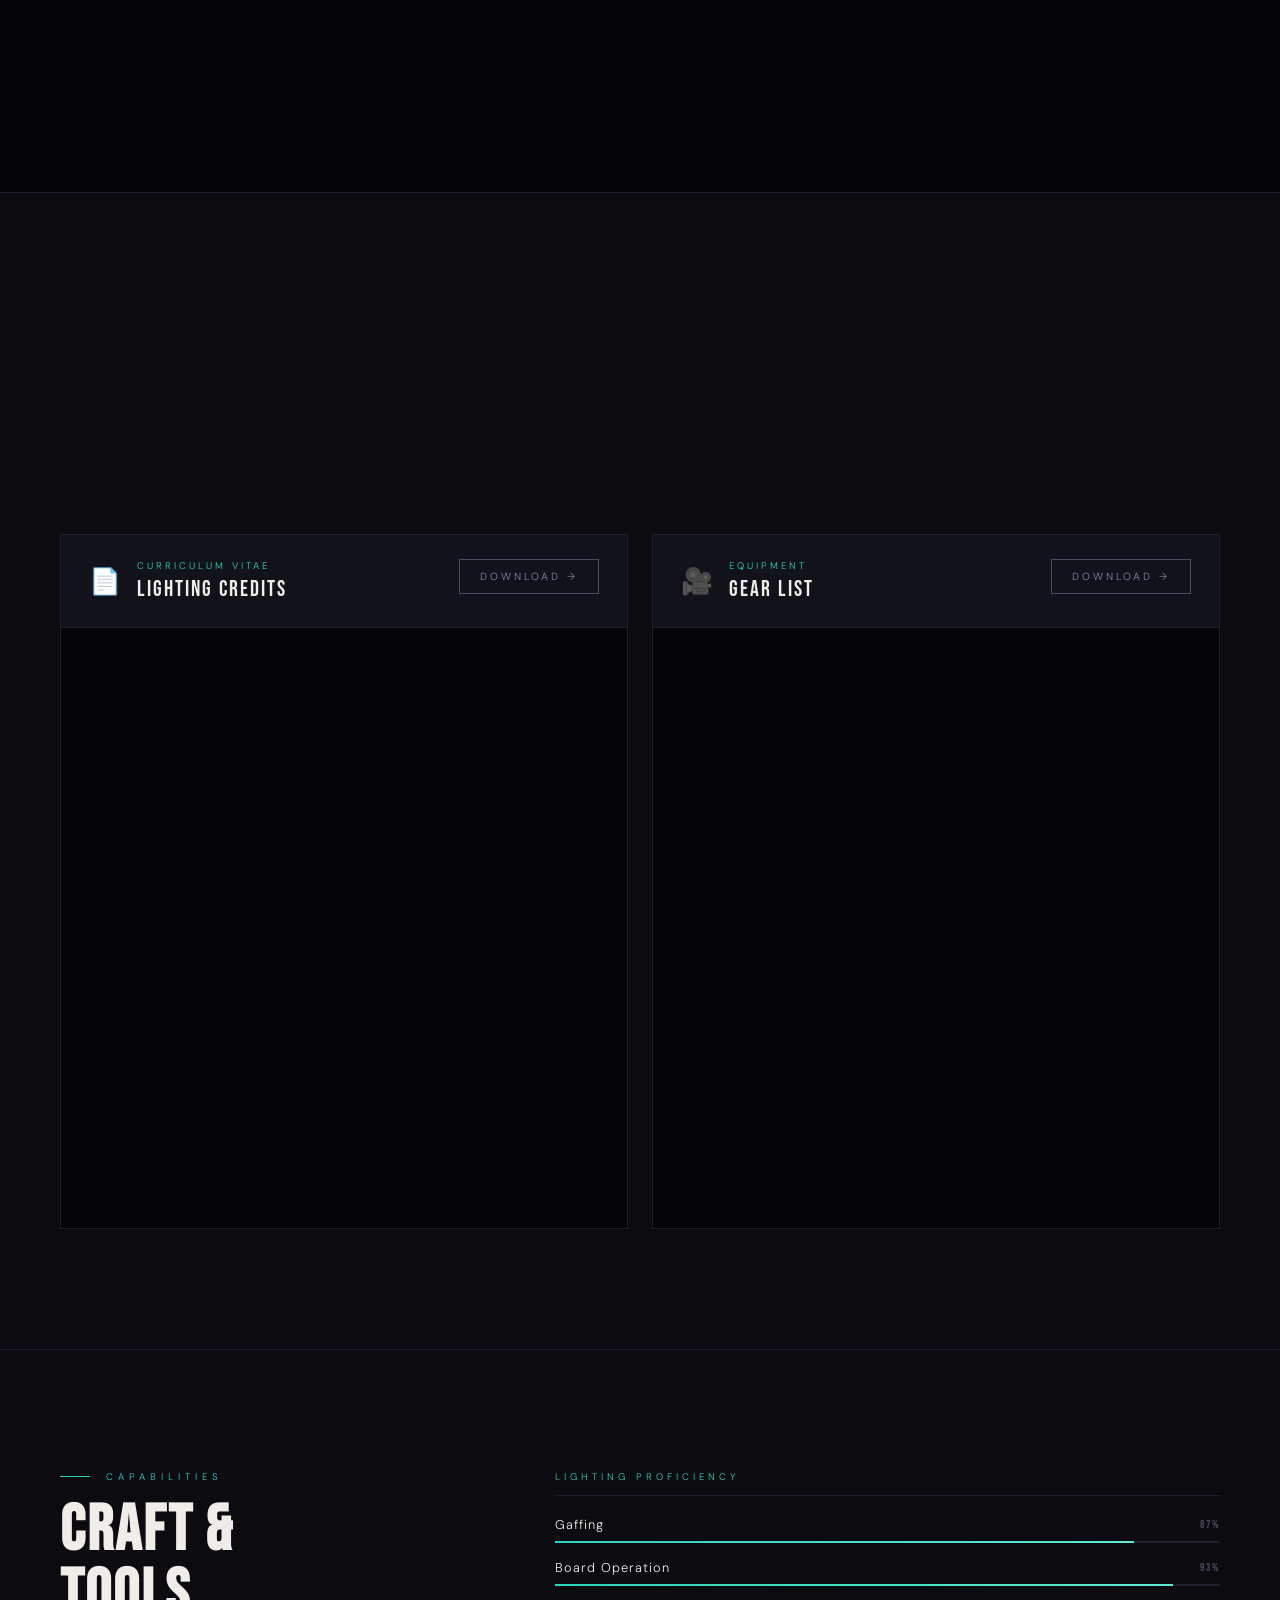
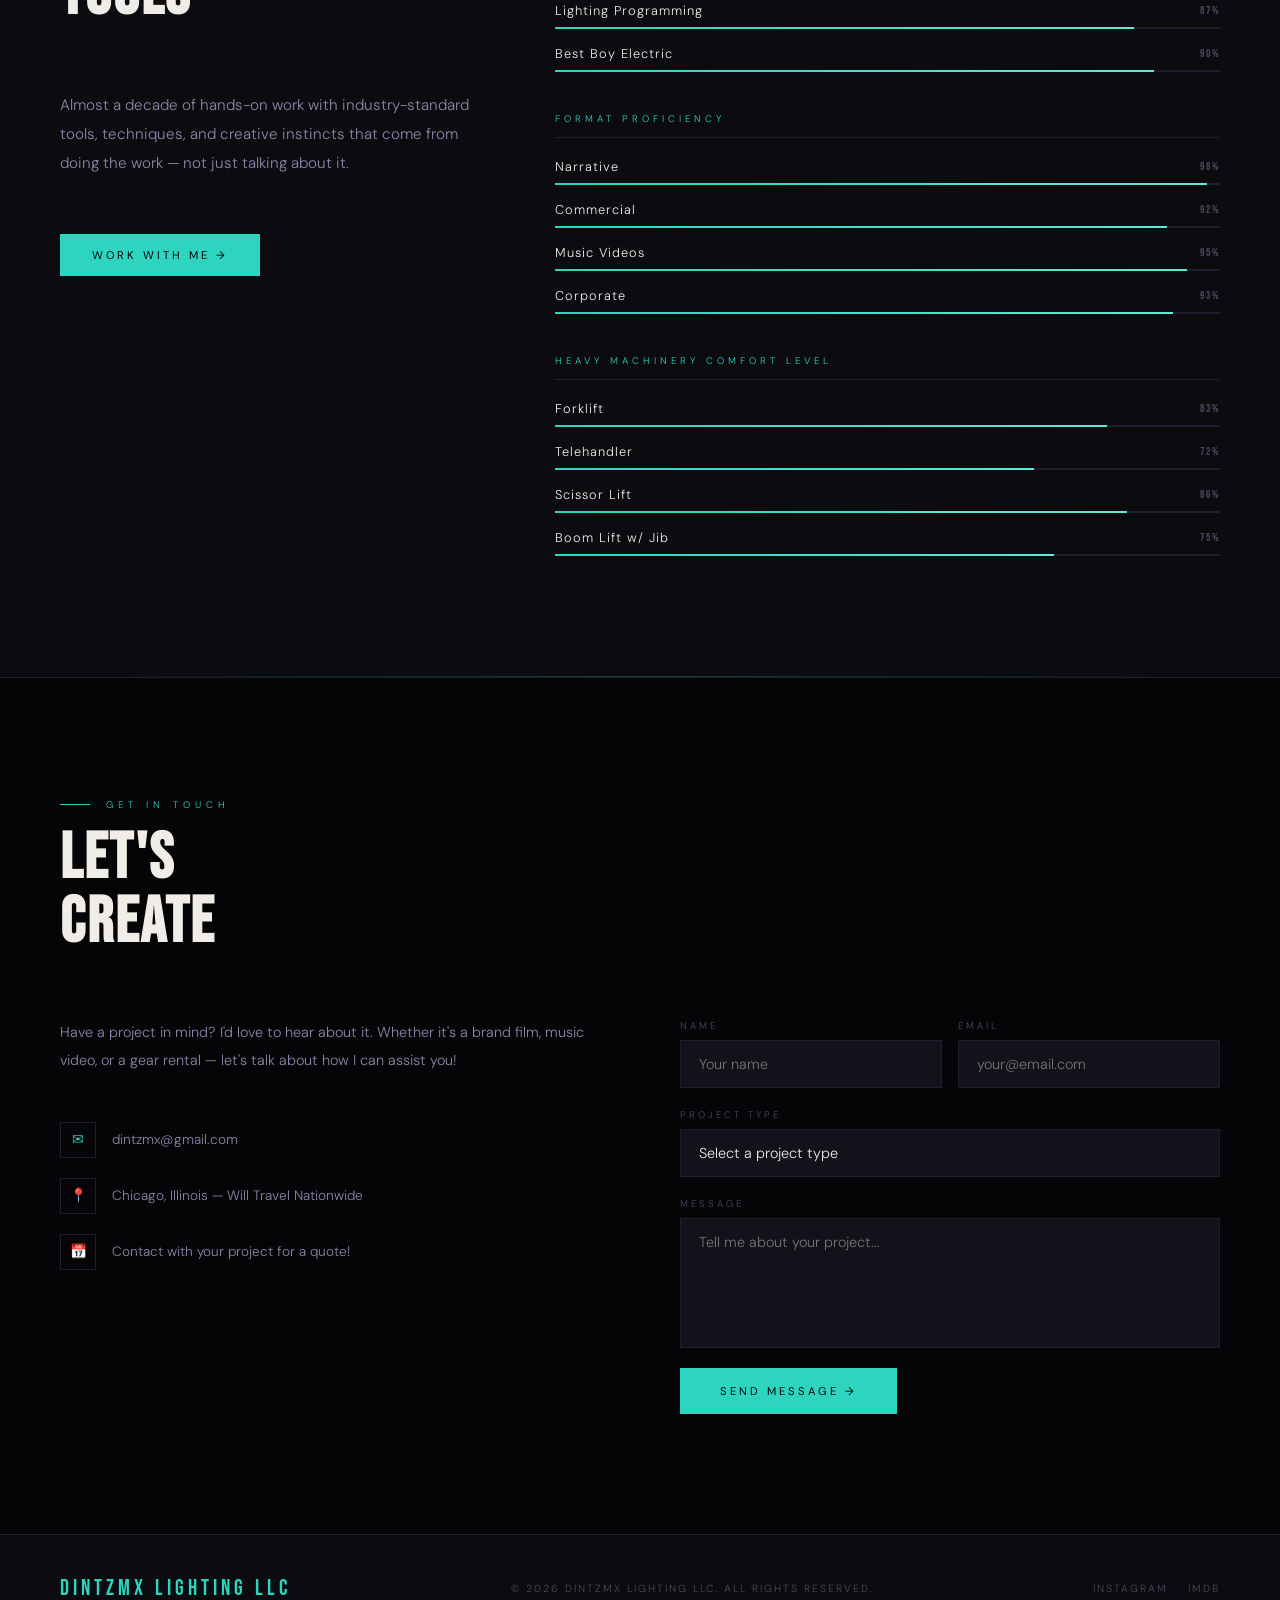
==== commit 736c72a0: "Update index.html" ====
--- a/index.html
+++ b/index.html
@@ -93,7 +93,7 @@
         <p>David was born in Washington D.C., and has lived in Virginia, South Korea, Thailand, Germany, Oregon, and now Illinois. He is able to speak, read, and write both English and Korean fluently, while being able to hold a conversation in German and a little bit in Spanish.</P>
         <div class="about-stats">
           <div class="stat-item">
-            <div class="stat-num">40+</div>
+            <div class="stat-num">50+</div>
             <div class="stat-label">G&E Credits</div>
           </div>
           <div class="stat-item">
